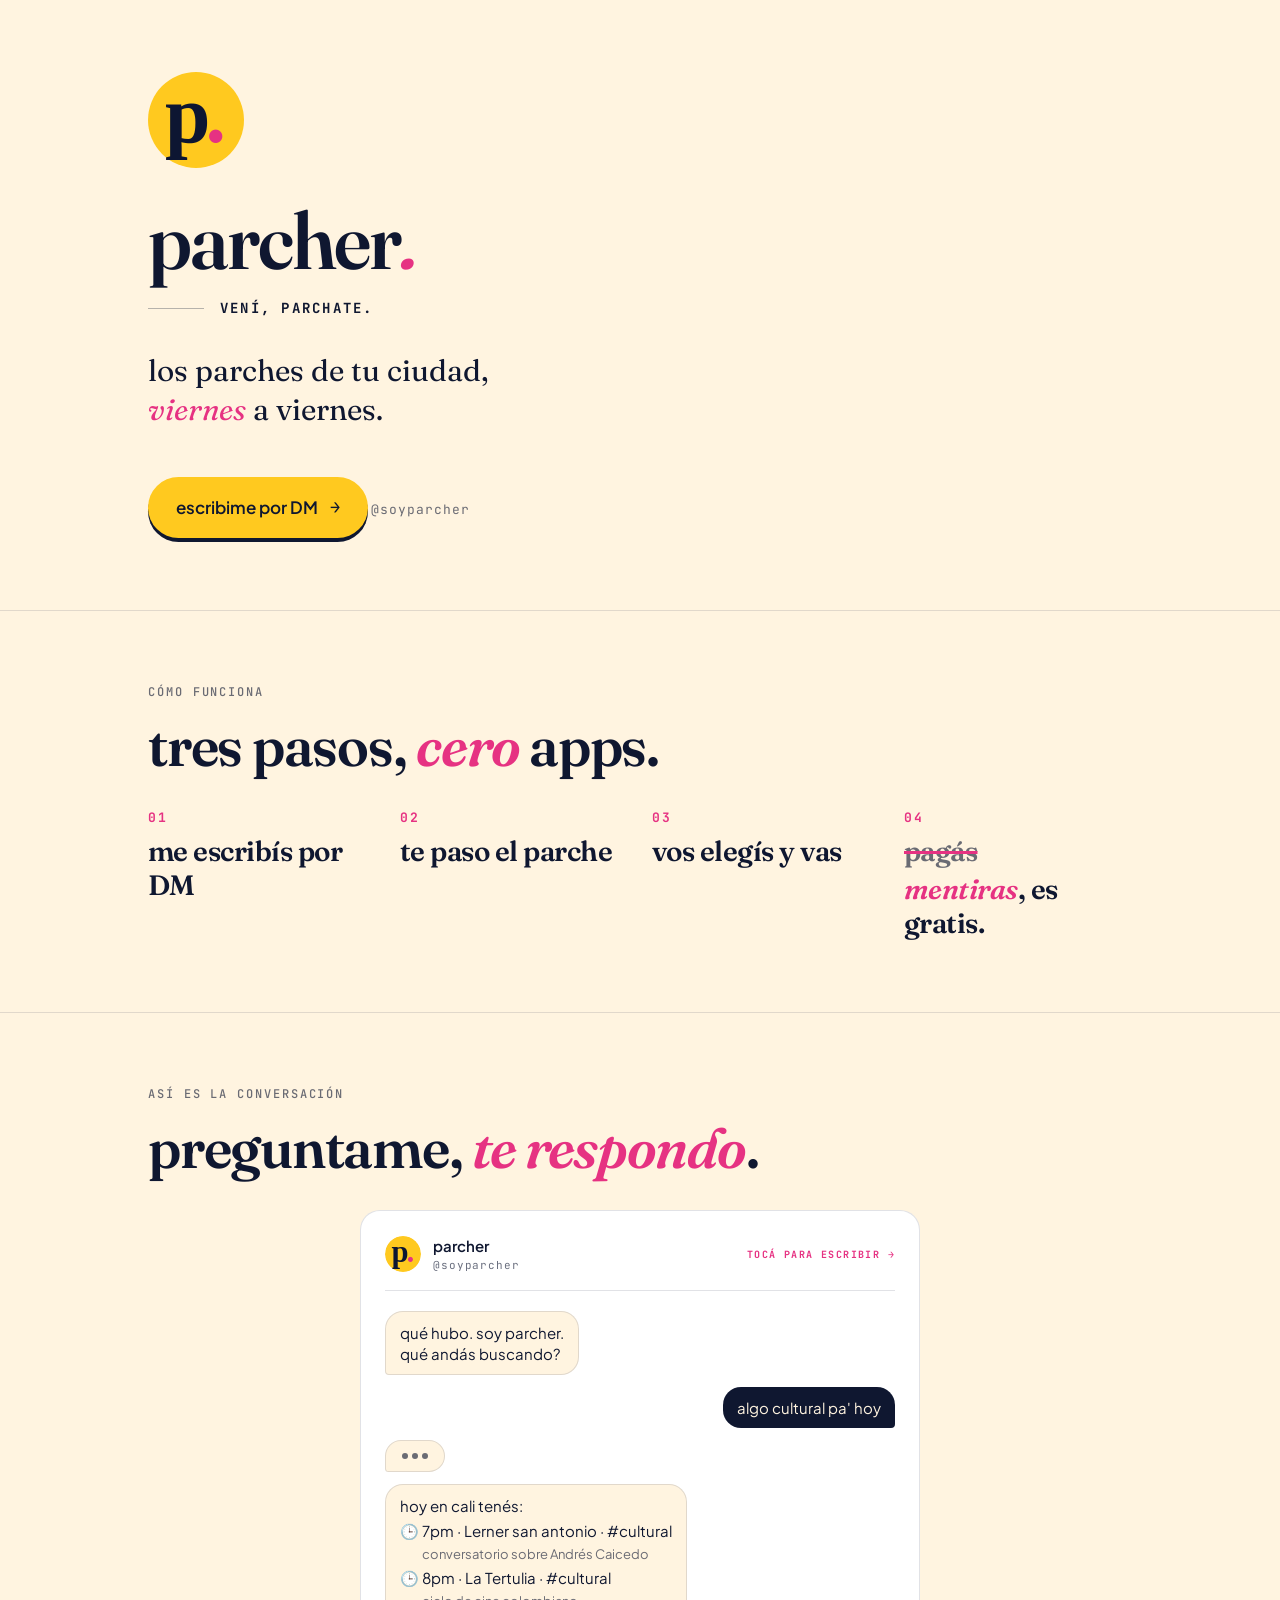
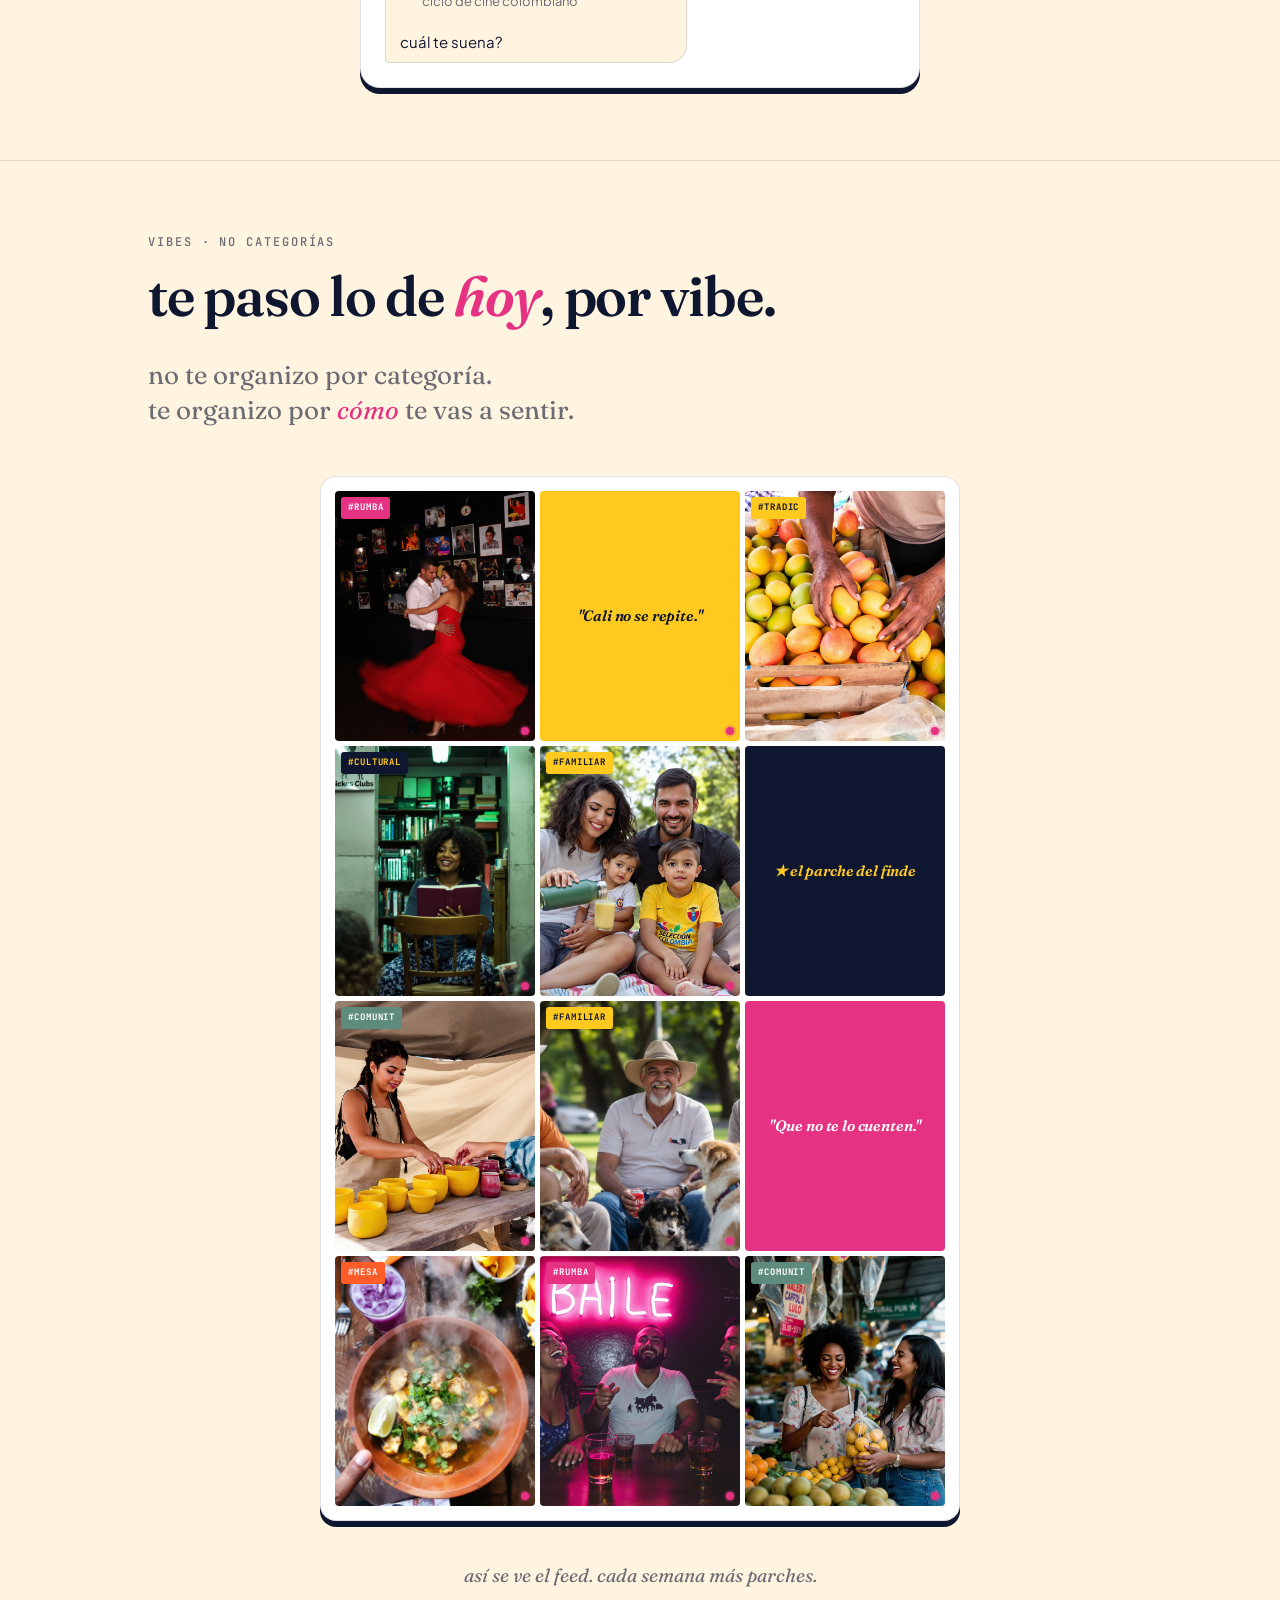
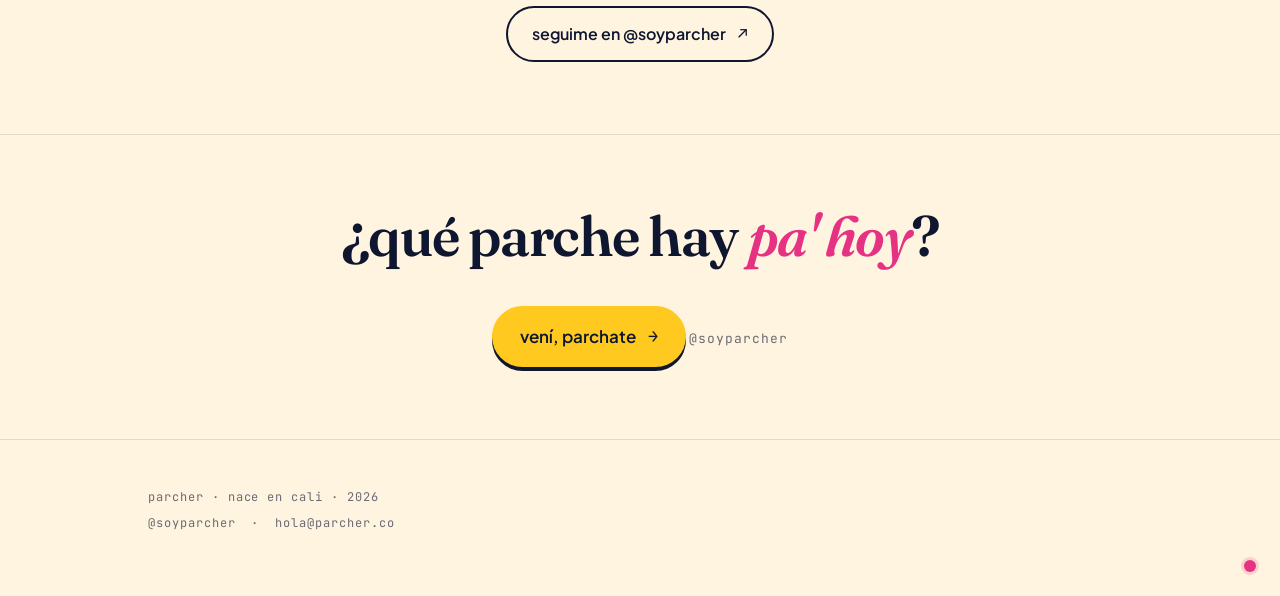
==== index.html @ 1a25e088 "feat: public event detail page (parcher.co/e/<id>) + prerender support Phase 1 — Public event detail" ====
<!doctype html>
<html lang="es">
<head>
  <meta charset="utf-8" />
  <meta name="viewport" content="width=device-width, initial-scale=1" />
  <title>parcher · planes y eventos de tu ciudad</title>
  <meta name="description" content="los parches de tu ciudad, viernes a viernes. mandame DM en @soyparcher y te paso el parche." />

  <!-- open graph -->
  <meta property="og:title" content="parcher · vení, parchate." />
  <meta property="og:description" content="los parches de tu ciudad, viernes a viernes." />
  <meta property="og:type" content="website" />
  <meta property="og:url" content="https://parcher.co" />
  <meta property="og:image" content="https://parcher.co/assets/og-image.png" />
  <meta name="twitter:card" content="summary_large_image" />

  <!-- favicon -->
  <link rel="icon" type="image/svg+xml" href="assets/logo/parcher-monogram-avatar.svg" />

  <!-- fonts -->
  <link rel="preconnect" href="https://fonts.googleapis.com" />
  <link rel="preconnect" href="https://fonts.gstatic.com" crossorigin />
  <link href="https://fonts.googleapis.com/css2?family=Fraunces:ital,wght@0,500;0,600;0,700;1,500;1,600&family=Plus+Jakarta+Sans:wght@400;500;600;700&family=JetBrains+Mono:wght@500;700&display=swap" rel="stylesheet" />

  <link rel="stylesheet" href="styles.css" />
</head>
<body>

  <!-- 1. HERO -->
  <section class="hero">
    <div class="container">
      <img class="hero-avatar" src="assets/logo/parcher-monogram-avatar.svg" alt="parcher" />

      <h1>parcher<span class="dot">.</span></h1>

      <div class="hero-slogan">vení, parchate.</div>

      <p class="hero-tagline">
        los parches de tu ciudad,<br />
        <span class="accent">viernes</span> a viernes.
      </p>

      <a class="cta-primary" href="https://ig.me/m/soyparcher" target="_blank" rel="noopener">
        <span>escribime por DM</span>
        <span class="arrow">→</span>
      </a>
      <div class="cta-secondary">@soyparcher</div>
    </div>
  </section>

  <!-- 2. CÓMO FUNCIONA -->
  <section class="how">
    <div class="container">
      <p class="eyebrow">cómo funciona</p>
      <h2>tres pasos, <span class="accent">cero</span> apps.</h2>

      <div class="steps">
        <div>
          <div class="step-number">01</div>
          <div class="step-text">me escribís por DM</div>
        </div>
        <div>
          <div class="step-number">02</div>
          <div class="step-text">te paso el parche</div>
        </div>
        <div>
          <div class="step-number">03</div>
          <div class="step-text">vos elegís y vas</div>
        </div>
        <div class="step-joke">
          <div class="step-number">04</div>
          <div class="step-text">
            <span class="step-strike">pagás</span>
            <span class="step-punch"><span class="accent">mentiras</span>, es gratis.</span>
          </div>
        </div>
      </div>
    </div>
  </section>

  <!-- 3. SAMPLE DM (clickable → abre DM) -->
  <section class="sample-dm">
    <div class="container">
      <p class="eyebrow">así es la conversación</p>
      <h2>preguntame, <span class="accent">te respondo</span>.</h2>

      <a class="dm-link" href="https://ig.me/m/soyparcher" target="_blank" rel="noopener" aria-label="abrir conversación con @soyparcher en Instagram">
        <div class="dm-wrap" id="dm">
          <div class="dm-header">
            <div class="dm-header-avatar">
              <img src="assets/logo/parcher-monogram-avatar.svg" alt="" />
            </div>
            <div>
              <div class="dm-header-name">parcher</div>
              <div class="dm-header-sub">@soyparcher</div>
            </div>
            <div class="dm-header-hint">tocá para escribir →</div>
          </div>

          <div class="dm-stream">
            <div class="bubble bot b1">
              qué hubo. soy parcher.<br />qué andás buscando?
            </div>

            <div class="bubble me b2">
              algo cultural pa' hoy
            </div>

            <div class="typing t1" aria-hidden="true">
              <span></span><span></span><span></span>
            </div>

            <div class="bubble bot b3">
              hoy en cali tenés:
              <span class="ev">🕒 7pm · Lerner san antonio · #cultural</span>
              <span class="ev-sub">conversatorio sobre Andrés Caicedo</span>
              <span class="ev">🕒 8pm · La Tertulia · #cultural</span>
              <span class="ev-sub">ciclo de cine colombiano</span>
              <br />cuál te suena?
            </div>
          </div>
        </div>
      </a>
    </div>
  </section>

  <!-- 4. VIBES · feed mockup (clickable → abre perfil IG) -->
  <section class="vibes">
    <div class="container">
      <p class="eyebrow">vibes · no categorías</p>
      <h2>te paso lo de <span class="accent">hoy</span>, por vibe.</h2>

      <p class="vibes-intro muted">
        no te organizo por categoría.<br />
        te organizo por <span class="accent">cómo</span> te vas a sentir.
      </p>

      <!-- feed mockup · formato brand book §8 / parcher-instagram-system.html -->
      <div class="feed-grid" aria-label="mockup del feed de @soyparcher">
        <!-- row 1 -->
        <a class="feed-cell" href="https://instagram.com/soyparcher" target="_blank" rel="noopener">
          <img src="assets/feed/14-salsoteca.jpg" alt="" loading="lazy" />
          <span class="feed-tag magenta">#rumba</span>
          <div class="feed-watermark"></div>
        </a>
        <a class="feed-cell editorial" href="https://instagram.com/soyparcher" target="_blank" rel="noopener">
          <div class="text">"Cali no se repite."</div>
          <div class="feed-watermark"></div>
        </a>
        <a class="feed-cell" href="https://instagram.com/soyparcher" target="_blank" rel="noopener">
          <img src="assets/feed/02-mercado.jpg" alt="" loading="lazy" />
          <span class="feed-tag cali">#tradic</span>
          <div class="feed-watermark"></div>
        </a>

        <!-- row 2 -->
        <a class="feed-cell" href="https://instagram.com/soyparcher" target="_blank" rel="noopener">
          <img src="assets/feed/12-formacion.jpg" alt="" loading="lazy" />
          <span class="feed-tag ink">#cultural</span>
          <div class="feed-watermark"></div>
        </a>
        <a class="feed-cell" href="https://instagram.com/soyparcher" target="_blank" rel="noopener">
          <img src="assets/feed/10-familia.jpg" alt="" loading="lazy" />
          <span class="feed-tag cali">#familiar</span>
          <div class="feed-watermark"></div>
        </a>
        <a class="feed-cell editorial dark" href="https://instagram.com/soyparcher" target="_blank" rel="noopener">
          <div class="text">★ el parche del finde</div>
        </a>

        <!-- row 3 -->
        <a class="feed-cell" href="https://instagram.com/soyparcher" target="_blank" rel="noopener">
          <img src="assets/feed/13-emprendimiento.jpg" alt="" loading="lazy" />
          <span class="feed-tag pacific">#comunit</span>
          <div class="feed-watermark"></div>
        </a>
        <a class="feed-cell" href="https://instagram.com/soyparcher" target="_blank" rel="noopener">
          <img src="assets/feed/11-mascotas.jpg" alt="" loading="lazy" />
          <span class="feed-tag cali">#familiar</span>
          <div class="feed-watermark"></div>
        </a>
        <a class="feed-cell editorial magenta" href="https://instagram.com/soyparcher" target="_blank" rel="noopener">
          <div class="text">"Que no te lo cuenten."</div>
        </a>

        <!-- row 4 -->
        <a class="feed-cell" href="https://instagram.com/soyparcher" target="_blank" rel="noopener">
          <img src="assets/feed/04-comida.jpg" alt="" loading="lazy" />
          <span class="feed-tag salsa">#mesa</span>
          <div class="feed-watermark"></div>
        </a>
        <a class="feed-cell" href="https://instagram.com/soyparcher" target="_blank" rel="noopener">
          <img src="assets/feed/01-parche-noche.jpg" alt="" loading="lazy" />
          <span class="feed-tag magenta">#rumba</span>
          <div class="feed-watermark"></div>
        </a>
        <a class="feed-cell" href="https://instagram.com/soyparcher" target="_blank" rel="noopener">
          <img src="assets/feed/16-amigas-mercado.jpg" alt="" loading="lazy" />
          <span class="feed-tag pacific">#comunit</span>
          <div class="feed-watermark"></div>
        </a>
      </div>

      <!-- CTA seguir en IG -->
      <div class="vibes-follow">
        <p class="vibes-follow-line muted">así se ve el feed. cada semana más parches.</p>
        <a class="cta-ig" href="https://instagram.com/soyparcher" target="_blank" rel="noopener">
          <span>seguime en @soyparcher</span>
          <span class="arrow">↗</span>
        </a>
      </div>
    </div>
  </section>

  <!-- 5. CTA FINAL -->
  <section class="cta-final">
    <div class="container">
      <h2>¿qué parche hay <span class="accent">pa' hoy</span>?</h2>

      <a class="cta-primary" href="https://ig.me/m/soyparcher" target="_blank" rel="noopener">
        <span>vení, parchate</span>
        <span class="arrow">→</span>
      </a>
      <div class="cta-secondary">@soyparcher</div>
    </div>
  </section>

  <!-- 6. FOOTER -->
  <footer>
    <div class="container">
      <div>parcher · nace en cali · 2026</div>
      <div>
        <a href="https://instagram.com/soyparcher" target="_blank" rel="noopener">@soyparcher</a>
        &nbsp;·&nbsp;
        <a href="mailto:hola@parcher.co">hola@parcher.co</a>
      </div>
    </div>
    <div class="watermark" aria-hidden="true"></div>
  </footer>

  <script>
    // trigger animación del sample DM cuando entra al viewport
    (function () {
      var dm = document.getElementById('dm');
      if (!dm || !('IntersectionObserver' in window)) {
        if (dm) dm.classList.add('in-view');
        return;
      }
      var io = new IntersectionObserver(function (entries) {
        entries.forEach(function (e) {
          if (e.isIntersecting) {
            dm.classList.add('in-view');
            io.disconnect();
          }
        });
      }, { threshold: 0.35 });
      io.observe(dm);
    })();
  </script>
</body>
</html>
---- styles.css ----
/* parcher landing · styles.css
   Design tokens: brand book §9.1 (fuente de verdad).
   Cualquier cambio visual se valida contra /opt/parcher/marca_parcher/parcher-brand-book.md */

:root {
  /* Brand colors §5.1 */
  --color-cali:    #FFC91F;
  --color-salsa:   #FF5C2A;
  --color-ink:     #0F1730;
  --color-crema:   #FFF4E0;
  --color-magenta: #E63282;
  --color-pacific: #5E8B7E;

  /* Semantic */
  --color-bg:        var(--color-crema);
  --color-fg:        var(--color-ink);
  --color-fg-muted:  rgba(15, 23, 48, 0.62);
  --color-line:      rgba(15, 23, 48, 0.12);
  --color-accent:    var(--color-magenta);
  --color-cta:       var(--color-cali);

  /* Spacing scale (múltiplos de 4) */
  --space-2:  4px;
  --space-3:  8px;
  --space-4:  12px;
  --space-5:  16px;
  --space-6:  20px;
  --space-7:  24px;
  --space-8:  32px;
  --space-9:  40px;
  --space-10: 48px;
  --space-11: 56px;
  --space-12: 64px;
  --space-13: 72px;
  --space-14: 88px;
  --space-15: 120px;

  /* Radius */
  --radius-sm:   6px;
  --radius-md:   14px;
  --radius-lg:   20px;
  --radius-xl:   24px;
  --radius-pill: 100px;

  /* Tipografía §6.1 */
  --font-display: 'Fraunces', 'Times New Roman', serif;
  --font-body:    'Plus Jakarta Sans', system-ui, sans-serif;
  --font-mono:    'JetBrains Mono', 'Courier New', monospace;
}

/* ----- reset mínimo ----- */
*, *::before, *::after { box-sizing: border-box; }
html, body { margin: 0; padding: 0; }
img, svg { display: block; max-width: 100%; }
a { color: inherit; text-decoration: none; }
button { font: inherit; cursor: pointer; border: 0; background: transparent; }

body {
  background: var(--color-bg);
  color: var(--color-fg);
  font-family: var(--font-body);
  font-size: 16px;
  font-weight: 400;
  line-height: 1.5;
  -webkit-font-smoothing: antialiased;
  -moz-osx-font-smoothing: grayscale;
}

/* ----- layout container ----- */
.container {
  width: 100%;
  max-width: 1080px;
  margin: 0 auto;
  padding: 0 var(--space-7);
}

@media (min-width: 1024px) {
  .container { padding: 0 var(--space-10); }
}

section {
  padding: var(--space-13) 0;
  border-bottom: 1px solid var(--color-line);
}
section:last-of-type { border-bottom: 0; }

/* ----- eyebrow mono §6.2 ----- */
.eyebrow {
  font-family: var(--font-mono);
  font-size: 12px;
  font-weight: 500;
  letter-spacing: 0.16em;
  text-transform: uppercase;
  color: var(--color-fg-muted);
  margin: 0 0 var(--space-5);
}

/* ----- titulares display §6.2 ----- */
h1, h2, h3 {
  font-family: var(--font-display);
  font-weight: 600;
  letter-spacing: -0.022em;
  line-height: 1.05;
  margin: 0;
}

h1 { font-size: clamp(48px, 9vw, 80px); letter-spacing: -0.025em; line-height: 1.02; }
h2 { font-size: clamp(34px, 5.5vw, 56px); margin-bottom: var(--space-7); }
h3 { font-size: clamp(20px, 2.4vw, 26px); letter-spacing: -0.015em; line-height: 1.2; }

p { margin: 0 0 var(--space-5); }
.lead { font-size: clamp(18px, 2vw, 21px); line-height: 1.5; }
.muted { color: var(--color-fg-muted); }

/* truco editorial §6.3 — italic magenta en 1 palabra */
.accent {
  font-style: italic;
  color: var(--color-magenta);
  font-family: var(--font-display);
}

/* ----- hero ----- */
.hero {
  padding-top: var(--space-13);
  padding-bottom: var(--space-13);
  border-bottom: 1px solid var(--color-line);
}

.hero-avatar {
  width: 96px;
  height: 96px;
  margin-bottom: var(--space-8);
}

.hero h1 .dot {
  color: var(--color-magenta);
  font-style: italic;
}

.hero-slogan {
  display: flex;
  align-items: center;
  gap: var(--space-5);
  margin: var(--space-5) 0 var(--space-8);
  font-family: var(--font-mono);
  font-size: 14px;
  font-weight: 700;
  letter-spacing: 0.16em;
  text-transform: uppercase;
  color: var(--color-fg);
}

.hero-slogan::before {
  content: '';
  flex: 0 0 56px;
  height: 1px;
  background: var(--color-fg);
  opacity: 0.3;
}

.hero-tagline {
  font-family: var(--font-display);
  font-size: clamp(22px, 3vw, 30px);
  line-height: 1.3;
  margin-bottom: var(--space-10);
  max-width: 520px;
}

/* ----- CTA principal ----- */
.cta-primary {
  display: inline-flex;
  align-items: center;
  gap: var(--space-4);
  background: var(--color-cali);
  color: var(--color-ink);
  font-weight: 600;
  font-size: 17px;
  padding: 18px 28px;
  border-radius: var(--radius-pill);
  transition: transform .15s ease, box-shadow .15s ease;
  box-shadow: 0 4px 0 var(--color-ink);
}
.cta-primary:hover { transform: translate(0, -2px); box-shadow: 0 6px 0 var(--color-ink); }
.cta-primary:active { transform: translate(0, 1px); box-shadow: 0 2px 0 var(--color-ink); }
.cta-primary .arrow { font-family: var(--font-mono); font-weight: 700; }

.cta-secondary {
  display: inline-block;
  margin-top: var(--space-5);
  font-family: var(--font-mono);
  font-size: 13px;
  letter-spacing: 0.08em;
  color: var(--color-fg-muted);
}

/* ----- CTA ghost (seguir en IG) ----- */
.cta-ig {
  display: inline-flex;
  align-items: center;
  gap: var(--space-4);
  background: transparent;
  color: var(--color-ink);
  font-weight: 600;
  font-size: 16px;
  padding: 14px 24px;
  border-radius: var(--radius-pill);
  border: 2px solid var(--color-ink);
  transition: background .15s ease, color .15s ease, transform .15s ease;
}
.cta-ig:hover  { background: var(--color-ink); color: var(--color-crema); transform: translate(0, -2px); }
.cta-ig:active { transform: translate(0, 1px); }
.cta-ig .arrow { font-family: var(--font-mono); font-weight: 700; }

/* ----- pasos 1/2/3 ----- */
.steps {
  display: grid;
  grid-template-columns: 1fr;
  gap: var(--space-8);
  margin-top: var(--space-8);
}

.step-number {
  font-family: var(--font-mono);
  font-size: 13px;
  font-weight: 700;
  letter-spacing: 0.16em;
  color: var(--color-magenta);
  margin-bottom: var(--space-3);
}

.step-text {
  font-family: var(--font-display);
  font-size: clamp(22px, 2.8vw, 28px);
  font-weight: 600;
  line-height: 1.2;
  letter-spacing: -0.018em;
}

@media (min-width: 640px) {
  .steps { grid-template-columns: repeat(4, 1fr); gap: var(--space-7); }
}

/* paso 4 — el de broma */
.step-joke .step-number { color: var(--color-magenta); }
.step-strike {
  display: inline-block;
  position: relative;
  text-decoration: line-through;
  text-decoration-thickness: 3px;
  text-decoration-color: var(--color-magenta);
  color: var(--color-fg-muted);
  margin-right: var(--space-3);
}
.step-punch {
  display: block;
  margin-top: var(--space-2);
}

/* ----- chips de vibes ----- */
.vibes-intro {
  font-family: var(--font-display);
  font-size: clamp(20px, 2.4vw, 26px);
  line-height: 1.35;
  max-width: 560px;
  margin-top: var(--space-8);
}

/* ----- feed grid (formato IG · brand book §8 / parcher-instagram-system.html) ----- */
.feed-grid {
  display: grid;
  grid-template-columns: repeat(3, 1fr);
  gap: 4px;
  background: #fff;
  padding: 12px;
  border-radius: 16px;
  border: 1px solid var(--color-line);
  max-width: 540px;
  margin: var(--space-10) auto 0;
  box-shadow: 0 6px 0 var(--color-ink);
}

@media (min-width: 1024px) {
  .feed-grid { max-width: 640px; padding: 14px; gap: 5px; }
}

.feed-cell {
  position: relative;
  display: block;
  aspect-ratio: 4 / 5;
  background: var(--color-crema);
  border-radius: 4px;
  overflow: hidden;
  cursor: pointer;
  transition: transform .15s ease;
}
.feed-cell:hover { transform: scale(1.02); z-index: 1; }
.feed-cell img { transition: transform .4s ease; }
.feed-cell:hover img { transform: scale(1.05); }

.feed-cell img {
  width: 100%;
  height: 100%;
  object-fit: cover;
  object-position: center;
  display: block;
}

/* tag chico estilo IG */
.feed-tag {
  position: absolute;
  top: 6px;
  left: 6px;
  font-family: var(--font-mono);
  font-size: 8px;
  font-weight: 700;
  letter-spacing: 0.1em;
  text-transform: uppercase;
  padding: 3px 6px;
  border-radius: 3px;
  color: var(--color-ink);
}
@media (min-width: 1024px) {
  .feed-tag { font-size: 9px; padding: 4px 7px; }
}
.feed-tag.ink     { background: var(--color-ink);     color: var(--color-cali); }
.feed-tag.cali    { background: var(--color-cali);    color: var(--color-ink); }
.feed-tag.magenta { background: var(--color-magenta); color: #fff; }
.feed-tag.salsa   { background: var(--color-salsa);   color: #fff; }
.feed-tag.pacific { background: var(--color-pacific); color: #fff; }

/* cells editoriales (bloques de color sólidos con copy italic) */
.feed-cell.editorial {
  display: flex;
  align-items: center;
  justify-content: center;
  padding: 12px;
  background: var(--color-cali);
}
.feed-cell.editorial.dark    { background: var(--color-ink); }
.feed-cell.editorial.magenta { background: var(--color-magenta); }

.feed-cell.editorial .text {
  font-family: var(--font-display);
  font-weight: 600;
  font-style: italic;
  text-align: center;
  line-height: 1.1;
  letter-spacing: -0.01em;
  font-size: 13px;
  color: var(--color-ink);
}
.feed-cell.editorial.dark    .text { color: var(--color-cali); }
.feed-cell.editorial.magenta .text { color: #fff; }

@media (min-width: 1024px) {
  .feed-cell.editorial .text { font-size: 15px; }
}

/* watermark magenta del feed (§8.6 regla 1) */
.feed-cell .feed-watermark {
  position: absolute;
  bottom: 6px;
  right: 6px;
  width: 8px;
  height: 8px;
  border-radius: 50%;
  background: var(--color-magenta);
  box-shadow: 0 0 0 2px rgba(230, 50, 130, 0.25);
}

/* ----- vibes · CTA seguir en IG (debajo del feed) ----- */
.vibes-follow {
  display: flex;
  flex-direction: column;
  align-items: center;
  gap: var(--space-5);
  margin-top: var(--space-9);
  text-align: center;
}

.vibes-follow-line {
  font-family: var(--font-display);
  font-size: clamp(16px, 1.8vw, 19px);
  font-style: italic;
  margin: 0;
}

/* ----- sample DM ----- */
.dm-link {
  display: block;
  max-width: 560px;
  margin: var(--space-8) auto 0;
  text-decoration: none;
  color: inherit;
  transition: transform .18s ease, box-shadow .18s ease;
}
.dm-link:hover  { transform: translate(0, -3px); }
.dm-link:active { transform: translate(0, 1px); }

.dm-wrap {
  background: #fff;
  border-radius: var(--radius-lg);
  padding: var(--space-7);
  box-shadow: 0 6px 0 var(--color-ink);
  border: 1px solid var(--color-line);
}
.dm-link:hover .dm-wrap { box-shadow: 0 9px 0 var(--color-ink); }

.dm-header { position: relative; }

.dm-header-hint {
  margin-left: auto;
  font-family: var(--font-mono);
  font-size: 10px;
  font-weight: 700;
  letter-spacing: 0.14em;
  text-transform: uppercase;
  color: var(--color-magenta);
  white-space: nowrap;
}

.dm-header {
  display: flex;
  align-items: center;
  gap: var(--space-4);
  padding-bottom: var(--space-5);
  border-bottom: 1px solid var(--color-line);
  margin-bottom: var(--space-6);
}

.dm-header-avatar {
  width: 36px;
  height: 36px;
  border-radius: 50%;
  overflow: hidden;
}

.dm-header-name {
  font-weight: 600;
  font-size: 15px;
}
.dm-header-sub {
  font-family: var(--font-mono);
  font-size: 11px;
  color: var(--color-fg-muted);
  letter-spacing: 0.08em;
}

.dm-stream {
  display: flex;
  flex-direction: column;
  gap: var(--space-4);
}

.bubble {
  max-width: 78%;
  padding: 10px 14px;
  border-radius: 18px;
  font-size: 15px;
  line-height: 1.4;
  opacity: 0;
  transform: translateY(8px);
}

.bubble.bot {
  background: var(--color-crema);
  border: 1px solid var(--color-line);
  align-self: flex-start;
  border-bottom-left-radius: 4px;
  color: var(--color-ink);
}

.bubble.me {
  background: var(--color-ink);
  color: var(--color-crema);
  align-self: flex-end;
  border-bottom-right-radius: 4px;
}

.bubble pre {
  font-family: var(--font-body);
  font-size: 14px;
  margin: 0;
  white-space: pre-wrap;
  line-height: 1.5;
}

.bubble .ev {
  display: block;
  margin: 4px 0;
}
.bubble .ev-sub {
  display: block;
  color: var(--color-fg-muted);
  font-size: 13px;
  margin-left: 22px;
}

/* typing dots */
.typing {
  align-self: flex-start;
  display: inline-flex;
  gap: 4px;
  padding: 12px 16px;
  background: var(--color-crema);
  border: 1px solid var(--color-line);
  border-radius: 18px;
  border-bottom-left-radius: 4px;
  opacity: 0;
}
.typing span {
  width: 6px;
  height: 6px;
  border-radius: 50%;
  background: var(--color-fg-muted);
  animation: blink 1.2s infinite ease-in-out;
}
.typing span:nth-child(2) { animation-delay: 0.2s; }
.typing span:nth-child(3) { animation-delay: 0.4s; }

@keyframes blink {
  0%, 80%, 100% { opacity: 0.3; transform: translateY(0); }
  40%           { opacity: 1;   transform: translateY(-3px); }
}

@keyframes fadeInUp {
  from { opacity: 0; transform: translateY(8px); }
  to   { opacity: 1; transform: translateY(0); }
}

/* animation timeline triggered cuando .dm-wrap.in-view */
.dm-wrap.in-view .bubble,
.dm-wrap.in-view .typing {
  animation: fadeInUp .4s ease forwards;
}

.dm-wrap.in-view .b1 { animation-delay: .1s; }
.dm-wrap.in-view .b2 { animation-delay: 1.0s; }
.dm-wrap.in-view .t1 { animation-delay: 1.8s; }
.dm-wrap.in-view .b3 { animation-delay: 3.0s; }

/* ----- CTA final ----- */
.cta-final {
  text-align: center;
}
.cta-final h2 {
  margin-bottom: var(--space-9);
}

/* ----- footer ----- */
footer {
  padding: var(--space-10) 0 var(--space-12);
  border-top: 1px solid var(--color-line);
  position: relative;
}

footer .container {
  display: flex;
  flex-direction: column;
  gap: var(--space-3);
  font-family: var(--font-mono);
  font-size: 12px;
  letter-spacing: 0.08em;
  color: var(--color-fg-muted);
}

footer a:hover { color: var(--color-ink); }

/* punto magenta watermark §8.6 regla 1 */
.watermark {
  position: absolute;
  bottom: var(--space-7);
  right: var(--space-7);
  width: 12px;
  height: 12px;
  border-radius: 50%;
  background: var(--color-magenta);
  box-shadow: 0 0 0 3px rgba(230, 50, 130, 0.18);
}

/* ----- accesibilidad: respeta reduced motion ----- */
@media (prefers-reduced-motion: reduce) {
  .bubble, .typing { opacity: 1 !important; transform: none !important; animation: none !important; }
  .typing span { animation: none !important; }
  .cta-primary, .cta-ig, .dm-link, .feed-cell, .feed-cell img { transition: none !important; }
}

/* ========================================================================
   EVENT DETAIL PAGE (parcher.co/e/<uuid>)
   Reusa tokens del brand book §9.1. Sólo agrega layout específico del detail.
   ======================================================================== */

.event-page section {
  padding: var(--space-10) 0;
  border-bottom: 1px solid var(--color-line);
}
.event-page section:last-of-type { border-bottom: 0; }

/* header con monogram + wordmark */
.ev-header {
  padding: var(--space-7) 0;
  border-bottom: 1px solid var(--color-line);
}
.ev-header .ev-brand {
  display: inline-flex;
  align-items: center;
  gap: var(--space-4);
  padding: 0 var(--space-7);
}
@media (min-width: 1024px) {
  .ev-header .ev-brand { padding: 0 var(--space-10); }
}
.ev-brand img { width: 36px; height: 36px; }
.ev-brand span {
  font-family: var(--font-display);
  font-size: 26px;
  font-weight: 600;
  letter-spacing: -0.022em;
}
.ev-brand .dot { color: var(--color-magenta); font-style: italic; }

/* ----- hero ----- */
.ev-hero { padding-top: var(--space-10); }

.ev-cover {
  width: 100%;
  max-width: 720px;
  margin: 0 0 var(--space-8);
  border-radius: var(--radius-lg);
  overflow: hidden;
  background: rgba(15, 23, 48, 0.06);
  border: 1px solid var(--color-line);
  box-shadow: 0 6px 0 var(--color-ink);
}
.ev-cover img {
  width: 100%;
  height: auto;
  display: block;
  aspect-ratio: 4 / 5;
  object-fit: cover;
  background: rgba(15, 23, 48, 0.06);
}

.ev-title {
  font-family: var(--font-display);
  font-size: clamp(34px, 5.5vw, 56px);
  font-weight: 600;
  letter-spacing: -0.022em;
  line-height: 1.05;
  margin: 0 0 var(--space-6);
  max-width: 760px;
}

.ev-meta {
  display: flex;
  flex-wrap: wrap;
  gap: var(--space-3);
  margin-bottom: var(--space-4);
}

/* chips genéricos del detail */
.ev-chip {
  display: inline-flex;
  align-items: center;
  padding: 6px 12px;
  border-radius: var(--radius-pill);
  font-family: var(--font-mono);
  font-size: 12px;
  font-weight: 600;
  letter-spacing: 0.04em;
  background: var(--color-crema);
  border: 1px solid var(--color-line);
  color: var(--color-ink);
}
.ev-chip-date  { background: var(--color-cali);    color: var(--color-ink); border-color: transparent; }
.ev-chip-place { background: var(--color-ink);     color: var(--color-cali); border-color: transparent; }
.ev-chip-city  { background: transparent; color: var(--color-fg-muted); }
.ev-chip-vibe  { background: var(--color-magenta); color: #fff;            border-color: transparent; }
.ev-chip-tag   { background: rgba(15, 23, 48, 0.08); color: var(--color-ink); }
.ev-chip-aud   { background: var(--color-pacific); color: #fff;             border-color: transparent; }
.ev-chip-venue    { background: var(--color-salsa);   color: #fff;             border-color: transparent; }
.ev-chip-price    { background: rgba(255, 201, 31, 0.18); color: var(--color-ink); border-color: var(--color-cali); }
.ev-chip-logistic { background: rgba(94, 139, 126, 0.16); color: var(--color-ink); border-color: rgba(94, 139, 126, 0.4); }

/* ----- source-original card (DESTACADA) ----- */
.ev-source { padding-top: var(--space-7); padding-bottom: var(--space-7); }

.ev-source-card {
  display: inline-flex;
  flex-direction: column;
  gap: var(--space-2);
  padding: var(--space-4) var(--space-6);
  background: transparent;
  color: var(--color-ink);
  border-left: 3px solid var(--color-magenta);
  border-radius: 0;
  transition: background .15s ease;
  max-width: 720px;
}
.ev-source-card:hover  { background: rgba(230, 50, 130, 0.06); }
.ev-source-card:active { background: rgba(230, 50, 130, 0.10); }

.ev-source-eyebrow {
  font-family: var(--font-mono);
  font-size: 11px;
  font-weight: 700;
  letter-spacing: 0.16em;
  text-transform: uppercase;
  color: var(--color-fg-muted);
}
.ev-source-line {
  font-family: var(--font-display);
  font-size: 16px;
  font-weight: 600;
  letter-spacing: -0.01em;
  line-height: 1.3;
  color: var(--color-ink);
}
.ev-source-line .arrow {
  font-family: var(--font-mono);
  font-weight: 700;
  color: var(--color-magenta);
  margin-left: var(--space-2);
}

/* ----- básico ----- */
.ev-basic .ev-summary {
  font-family: var(--font-display);
  font-size: clamp(19px, 2vw, 22px);
  line-height: 1.4;
  margin: 0 0 var(--space-7);
  max-width: 720px;
}

.ev-chiprow {
  display: flex;
  flex-wrap: wrap;
  gap: var(--space-3);
  margin-bottom: var(--space-6);
}

.ev-line {
  font-size: 16px;
  line-height: 1.5;
  margin: 0 0 var(--space-3);
}
.ev-line strong {
  font-family: var(--font-mono);
  font-size: 12px;
  font-weight: 700;
  letter-spacing: 0.12em;
  text-transform: uppercase;
  color: var(--color-fg-muted);
  margin-right: var(--space-2);
}

/* ----- venue card (en básico) ----- */
.ev-venue-card {
  margin: var(--space-6) 0 var(--space-6);
  padding: var(--space-5);
  background: var(--color-crema);
  border: 1px solid var(--color-line);
  border-left: 3px solid var(--color-ink);
  border-radius: var(--radius-md);
  max-width: 720px;
}
.ev-venue-name {
  font-family: var(--font-display);
  font-size: 18px;
  font-weight: 600;
  letter-spacing: -0.01em;
  color: var(--color-ink);
  margin-bottom: var(--space-2);
}
.ev-venue-addr {
  font-size: 14px;
  line-height: 1.5;
  color: var(--color-fg-muted);
}
.ev-venue-ig {
  margin-top: var(--space-2);
  font-family: var(--font-mono);
  font-size: 12px;
}
.ev-venue-ig a {
  color: var(--color-magenta);
  text-decoration: underline;
  text-decoration-thickness: 2px;
}
.ev-venue-maps {
  display: inline-flex;
  align-items: center;
  gap: var(--space-2);
  margin-top: var(--space-4);
  padding: 8px 14px;
  background: var(--color-ink);
  color: var(--color-crema);
  border-radius: var(--radius-pill);
  font-family: var(--font-mono);
  font-size: 12px;
  font-weight: 700;
  letter-spacing: 0.08em;
  text-transform: uppercase;
  transition: transform .15s ease, background .15s ease;
}
.ev-venue-maps:hover { background: var(--color-magenta); transform: translate(0, -1px); }
.ev-venue-maps .arrow { font-weight: 700; }

/* ----- enlaces externos (en expand) ----- */
.ev-linklist {
  list-style: none;
  padding: 0;
  margin: 0;
  display: flex;
  flex-direction: column;
  gap: var(--space-2);
}
.ev-linklist a {
  display: inline-flex;
  align-items: center;
  gap: var(--space-2);
  color: var(--color-magenta);
  text-decoration: underline;
  text-decoration-thickness: 2px;
  font-size: 15px;
  word-break: break-word;
}
.ev-linklist .arrow { font-family: var(--font-mono); font-weight: 700; }

.ev-basic .cta-primary { margin: var(--space-7) 0 var(--space-7); }

.ev-disclaimer {
  font-family: var(--font-mono);
  font-size: 12px;
  line-height: 1.5;
  color: var(--color-fg-muted);
  margin: var(--space-7) 0 0;
  padding: var(--space-5);
  background: rgba(15, 23, 48, 0.04);
  border-left: 3px solid var(--color-magenta);
  border-radius: var(--radius-sm);
  max-width: 720px;
}
.ev-disclaimer a {
  color: var(--color-magenta);
  text-decoration: underline;
  text-decoration-thickness: 2px;
}

/* ----- disclaimer compacto debajo del título (reemplaza el de pie en básico) ----- */
.ev-disclaimer-top {
  font-family: var(--font-mono);
  font-size: 11px;
  line-height: 1.5;
  color: var(--color-fg-muted);
  margin: var(--space-5) 0 0;
  padding-left: var(--space-4);
  border-left: 2px solid var(--color-magenta);
  max-width: 640px;
}
.ev-disclaimer-top a {
  color: var(--color-magenta);
  text-decoration: underline;
  text-decoration-thickness: 1.5px;
}

/* ----- títulos de sección (Dónde / Detalles) ----- */
.ev-section-title {
  font-family: var(--font-mono);
  font-size: 12px;
  font-weight: 700;
  letter-spacing: 0.18em;
  text-transform: uppercase;
  color: var(--color-fg-muted);
  margin: 0 0 var(--space-5);
}

/* ----- Dónde (bloque promocionado del lugar) ----- */
.ev-where {
  padding: var(--space-8) 0;
  background: rgba(255, 201, 31, 0.06);
  border-top: 1px solid var(--color-line);
  border-bottom: 1px solid var(--color-line);
}
.ev-where .ev-venue-card { margin-bottom: var(--space-6); }
.ev-where-chips { margin-top: var(--space-2); }

/* ----- lineup ----- */
.ev-lineup {
  font-size: 15px;
  line-height: 1.6;
  margin: var(--space-5) 0 0;
  padding: var(--space-4) var(--space-5);
  background: rgba(15, 23, 48, 0.04);
  border-left: 3px solid var(--color-ink);
  border-radius: var(--radius-sm);
  max-width: 720px;
}
.ev-lineup-label {
  font-family: var(--font-mono);
  font-size: 11px;
  font-weight: 700;
  letter-spacing: 0.14em;
  text-transform: uppercase;
  color: var(--color-fg-muted);
  margin-right: var(--space-2);
}

/* ----- availability badge (junto al precio) ----- */
.ev-availability {
  display: inline-block;
  margin-left: var(--space-2);
  padding: 2px 8px;
  font-family: var(--font-mono);
  font-size: 11px;
  font-weight: 700;
  letter-spacing: 0.12em;
  text-transform: uppercase;
  border-radius: 999px;
  vertical-align: middle;
}
.ev-availability-soldout   { background: rgba(230, 50, 130, 0.12); color: var(--color-magenta); }
.ev-availability-low       { background: rgba(255, 201, 31, 0.22); color: var(--color-ink); }
.ev-availability-available { background: rgba(94, 139, 126, 0.18); color: var(--color-ink); }

/* ----- safety chip ----- */
.ev-chip-safety { background: rgba(230, 50, 130, 0.10); color: var(--color-ink); border-color: rgba(230, 50, 130, 0.3); }

/* ----- acciones row (entradas + calendar + share) ----- */
.ev-actions-row {
  display: flex;
  flex-wrap: wrap;
  gap: var(--space-4);
  margin: var(--space-7) 0 0;
  align-items: center;
}
.ev-actions-row .cta-primary { margin: 0; }
.ev-action {
  display: inline-flex;
  align-items: center;
  gap: var(--space-2);
  padding: 10px var(--space-5);
  font-family: var(--font-mono);
  font-size: 13px;
  font-weight: 600;
  letter-spacing: 0.06em;
  color: var(--color-ink);
  background: transparent;
  border: 1.5px solid var(--color-ink);
  border-radius: 999px;
  text-decoration: none;
  transition: background .15s ease, color .15s ease;
}
.ev-action:hover { background: var(--color-ink); color: var(--color-crema); }
.ev-action-ico { font-family: var(--font-mono); font-weight: 700; }

/* ----- detalles (continuous, sin acordeón) ----- */
.ev-details-block {
  padding: var(--space-8) 0;
}

.ev-rich { margin-bottom: var(--space-8); }
.ev-rich h3 {
  font-family: var(--font-mono);
  font-size: 12px;
  font-weight: 700;
  letter-spacing: 0.16em;
  text-transform: uppercase;
  color: var(--color-fg-muted);
  margin: 0 0 var(--space-4);
}
.ev-rich p {
  font-size: 16px;
  line-height: 1.6;
  margin: 0;
  max-width: 720px;
}

.ev-parent-link {
  display: inline-flex;
  align-items: center;
  gap: var(--space-3);
  font-family: var(--font-display);
  font-weight: 600;
  font-size: 18px;
  color: var(--color-ink);
  text-decoration: underline;
  text-decoration-color: var(--color-magenta);
  text-decoration-thickness: 2px;
}

.ev-sublist {
  list-style: none;
  padding: 0;
  margin: 0;
  display: flex;
  flex-direction: column;
  gap: var(--space-3);
}
.ev-sublist a {
  display: flex;
  justify-content: space-between;
  align-items: baseline;
  gap: var(--space-5);
  padding: var(--space-4) var(--space-5);
  background: rgba(15, 23, 48, 0.04);
  border-radius: var(--radius-md);
  border: 1px solid var(--color-line);
  transition: background .15s ease;
}
.ev-sublist a:hover { background: rgba(230, 50, 130, 0.08); }
.ev-sublist .sub-title { font-weight: 600; }
.ev-sublist .sub-when {
  font-family: var(--font-mono);
  font-size: 12px;
  color: var(--color-fg-muted);
}

/* ----- CTA final ----- */
.ev-cta-final {
  text-align: center;
}
/* Forzar que el @soyparcher caiga debajo del botón "escribime por DM"
   en cualquier contexto del detail (cta-secondary es inline-block por default). */
.event-page .cta-secondary {
  display: block;
  text-align: center;
  margin-top: var(--space-4);
}
.ev-cta-final .ev-cta-eyebrow {
  font-family: var(--font-mono);
  font-size: 12px;
  font-weight: 500;
  letter-spacing: 0.16em;
  text-transform: uppercase;
  color: var(--color-fg-muted);
  margin: 0 0 var(--space-5);
}

/* ----- loading skeletons ----- */
.ev-skeleton {
  background: linear-gradient(
    90deg,
    rgba(15, 23, 48, 0.06) 0%,
    rgba(15, 23, 48, 0.12) 50%,
    rgba(15, 23, 48, 0.06) 100%
  );
  background-size: 200% 100%;
  animation: ev-shimmer 1.4s ease-in-out infinite;
  border-radius: var(--radius-md);
}
.ev-skeleton-hero {
  width: 100%;
  max-width: 720px;
  aspect-ratio: 4 / 5;
  margin-bottom: var(--space-8);
  border-radius: var(--radius-lg);
}
.ev-skeleton-line { height: 18px; margin-bottom: var(--space-4); }
.ev-skeleton-line.w70 { width: 70%; }
.ev-skeleton-line.w40 { width: 40%; }
.ev-skeleton-line.w80 { width: 80%; }
@keyframes ev-shimmer {
  0%   { background-position: 200% 0; }
  100% { background-position: -200% 0; }
}

/* ----- error / 404 ----- */
.ev-error {
  padding: var(--space-14) 0;
  text-align: center;
}
.ev-error-title {
  font-family: var(--font-display);
  font-size: clamp(34px, 5.5vw, 56px);
  font-weight: 600;
  letter-spacing: -0.022em;
  line-height: 1.05;
  margin: 0 0 var(--space-6);
}
.ev-error-title .dot { color: var(--color-magenta); font-style: italic; }
.ev-error-body {
  font-family: var(--font-display);
  font-size: clamp(18px, 2vw, 21px);
  line-height: 1.4;
  color: var(--color-fg-muted);
  margin: 0 auto var(--space-9);
  max-width: 480px;
}

/* reduced motion */
@media (prefers-reduced-motion: reduce) {
  .ev-skeleton { animation: none !important; }
  .ev-source-card, .ev-details summary .arrow { transition: none !important; }
}
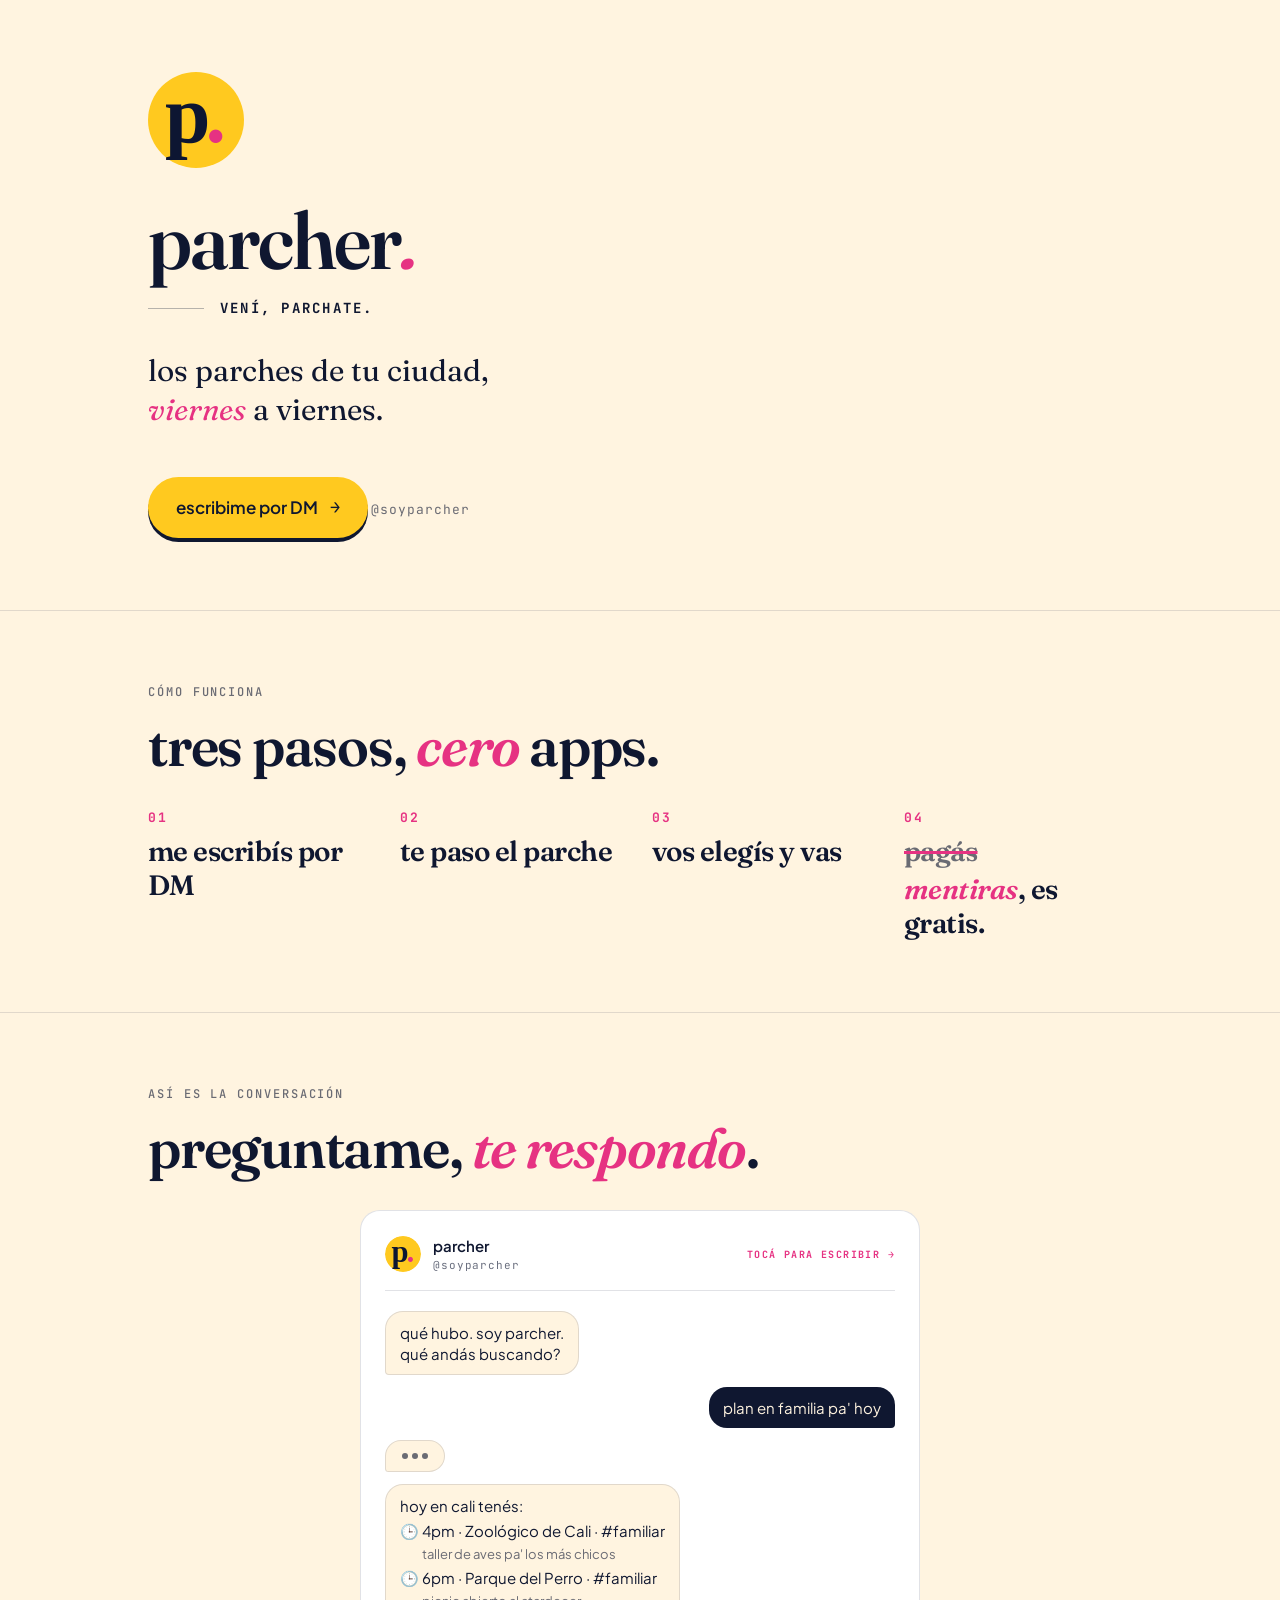
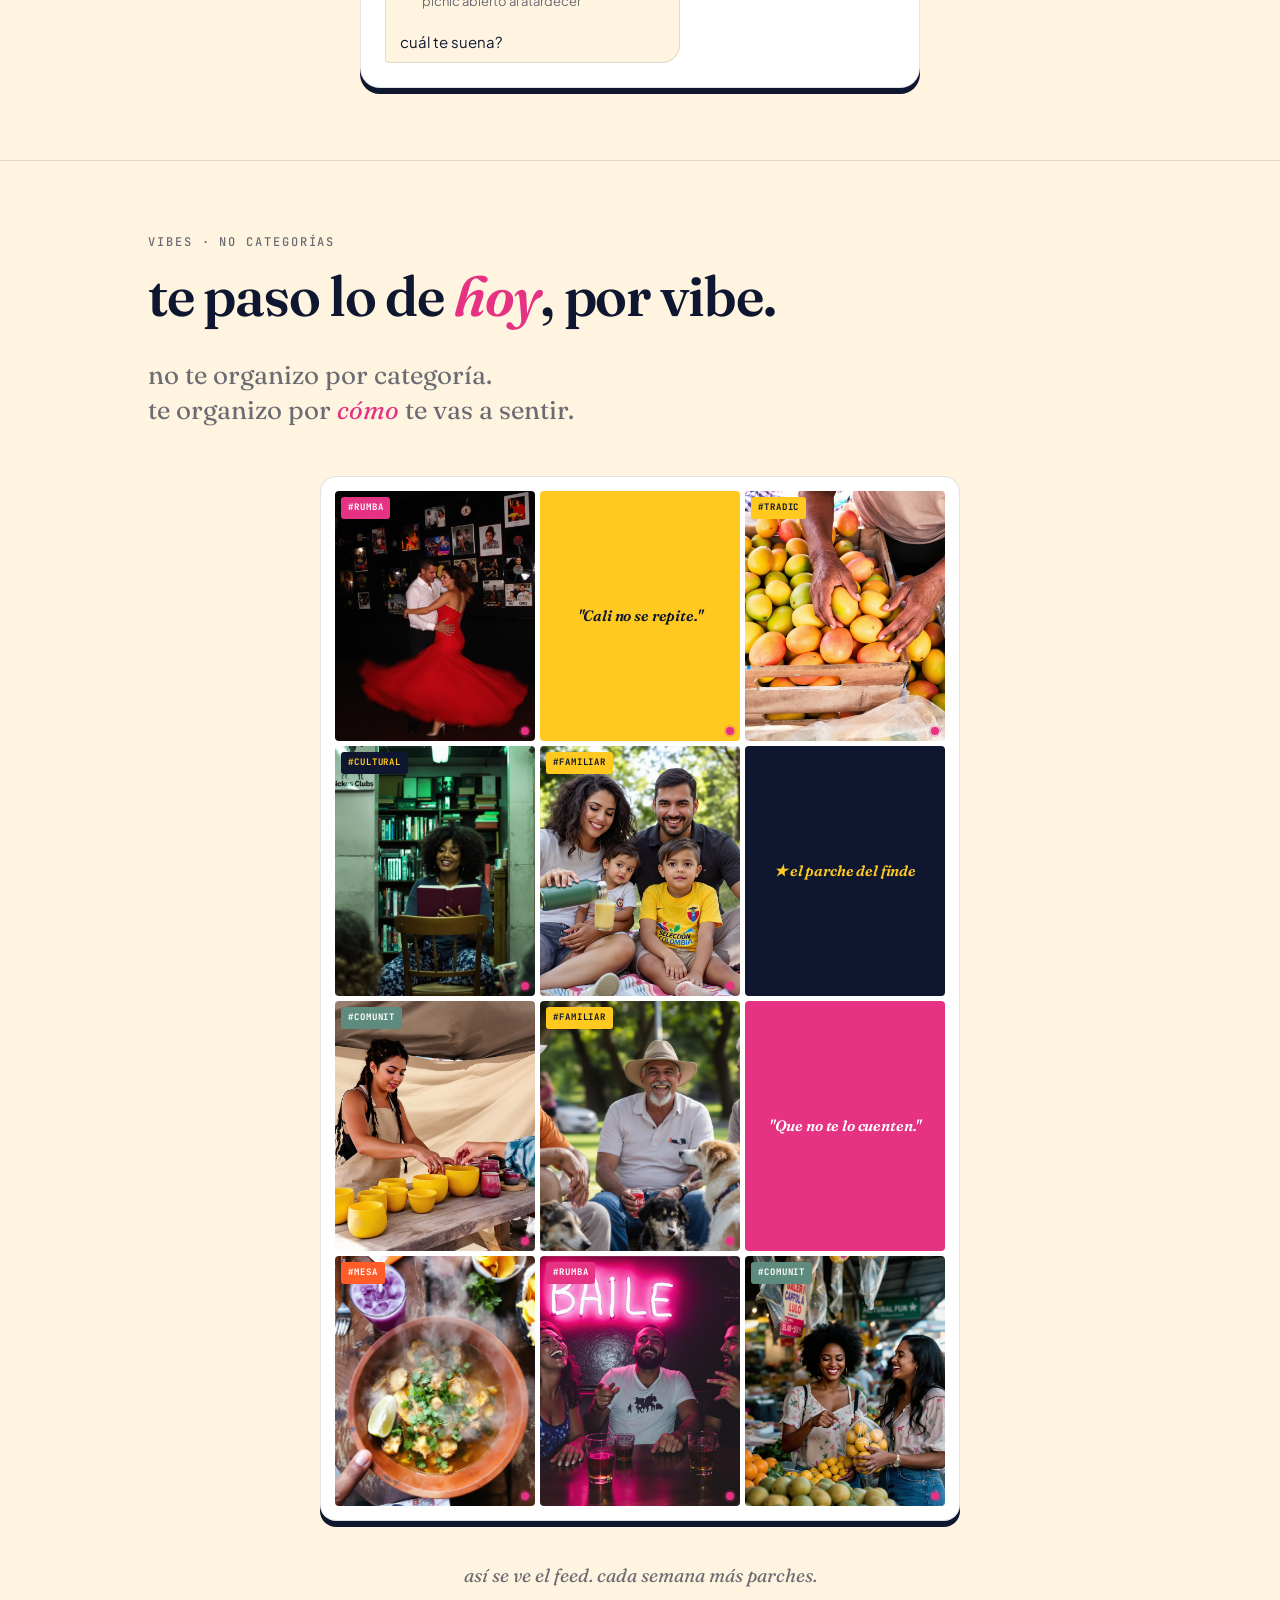
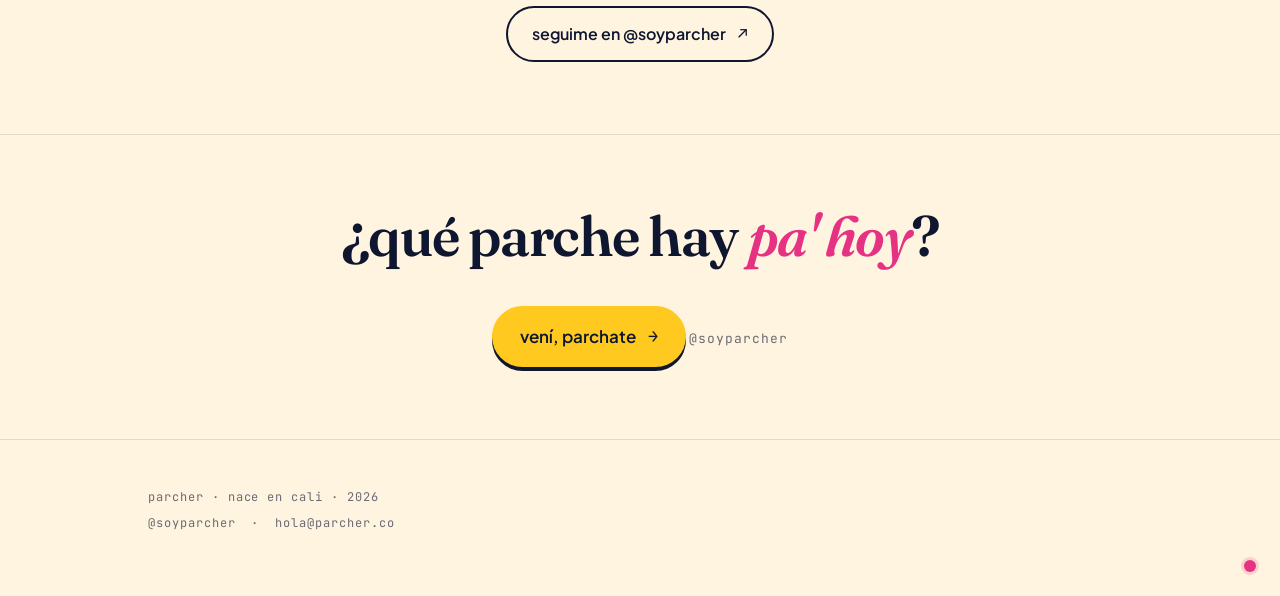
==== commit ba6031da: "copy(sample-dm): bloque C · pivot a ocasión SSOT en sample DM El sample DM mostraba "algo cultural p" ====
--- a/index.html
+++ b/index.html
@@ -103,7 +103,7 @@
             </div>
 
             <div class="bubble me b2">
-              algo cultural pa' hoy
+              plan en familia pa' hoy
             </div>
 
             <div class="typing t1" aria-hidden="true">
@@ -112,10 +112,10 @@
 
             <div class="bubble bot b3">
               hoy en cali tenés:
-              <span class="ev">🕒 7pm · Lerner san antonio · #cultural</span>
-              <span class="ev-sub">conversatorio sobre Andrés Caicedo</span>
-              <span class="ev">🕒 8pm · La Tertulia · #cultural</span>
-              <span class="ev-sub">ciclo de cine colombiano</span>
+              <span class="ev">🕒 4pm · Zoológico de Cali · #familiar</span>
+              <span class="ev-sub">taller de aves pa' los más chicos</span>
+              <span class="ev">🕒 6pm · Parque del Perro · #familiar</span>
+              <span class="ev-sub">picnic abierto al atardecer</span>
               <br />cuál te suena?
             </div>
           </div>
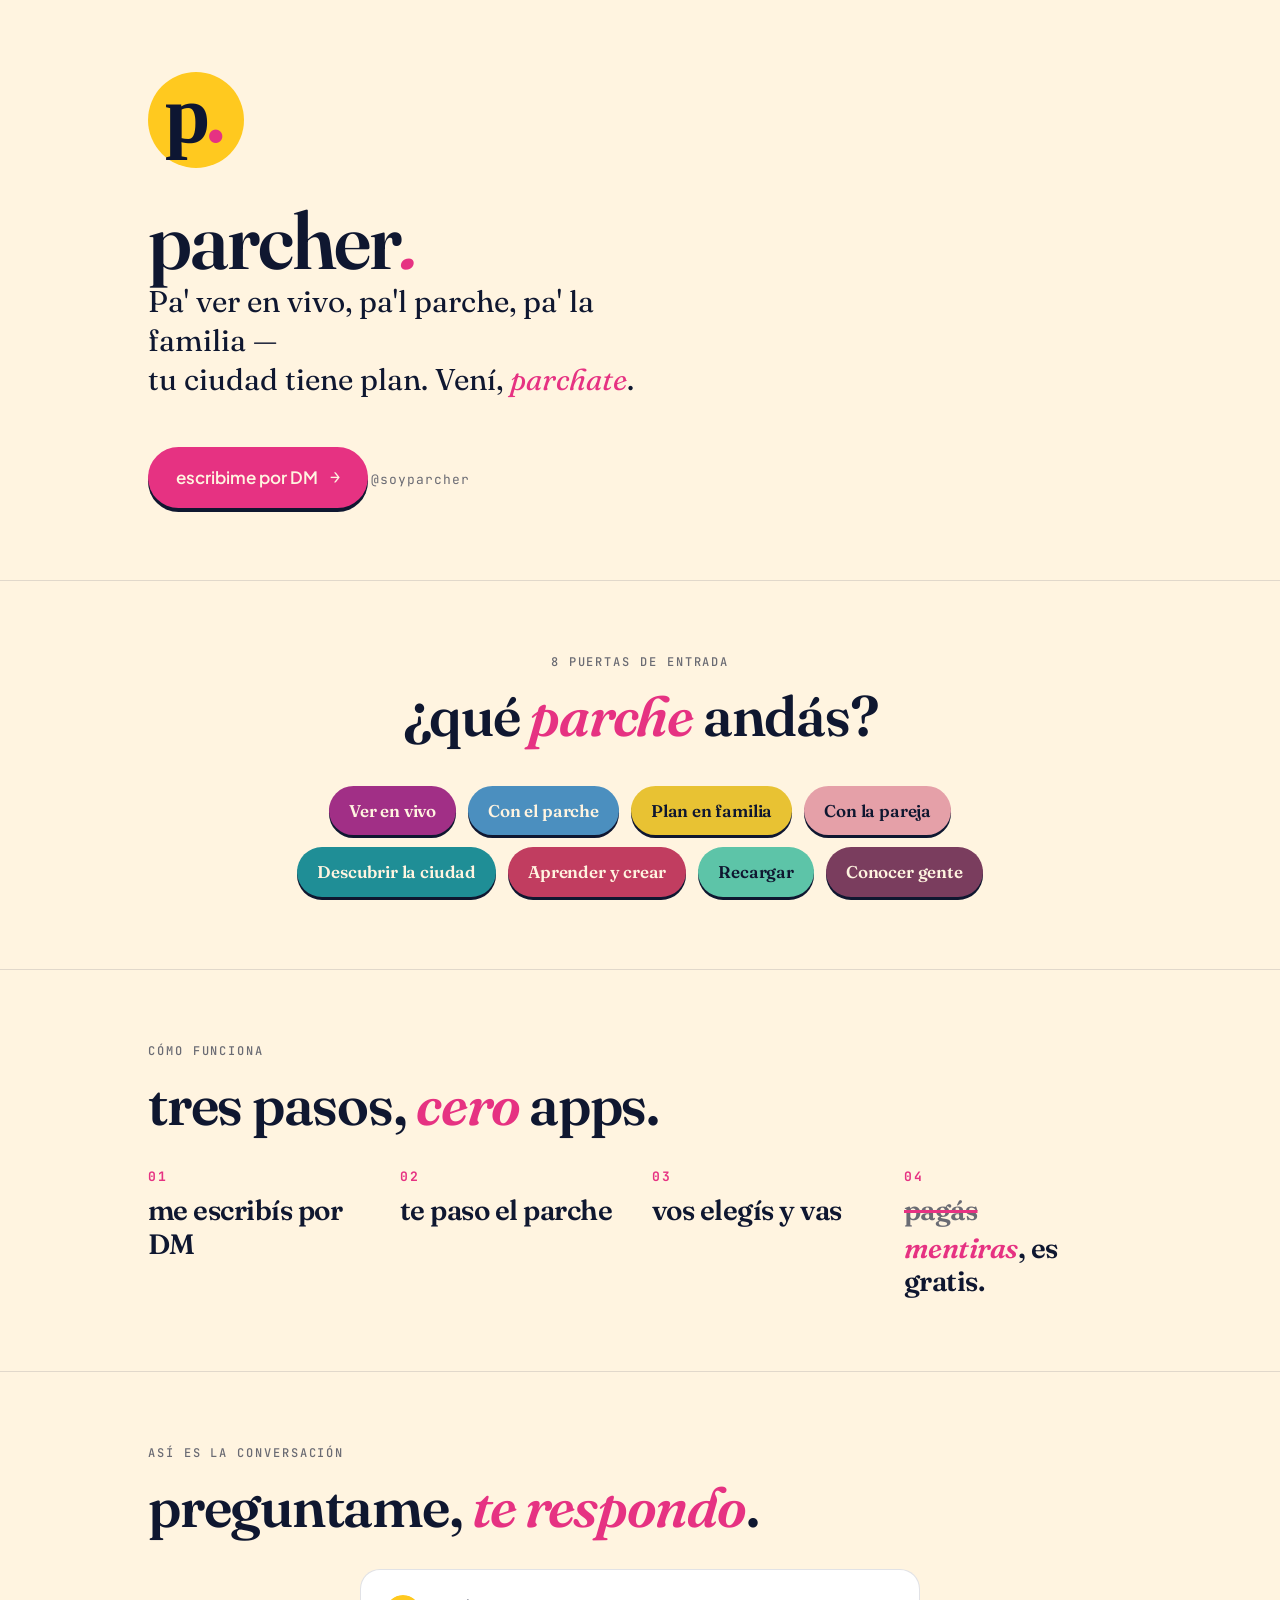
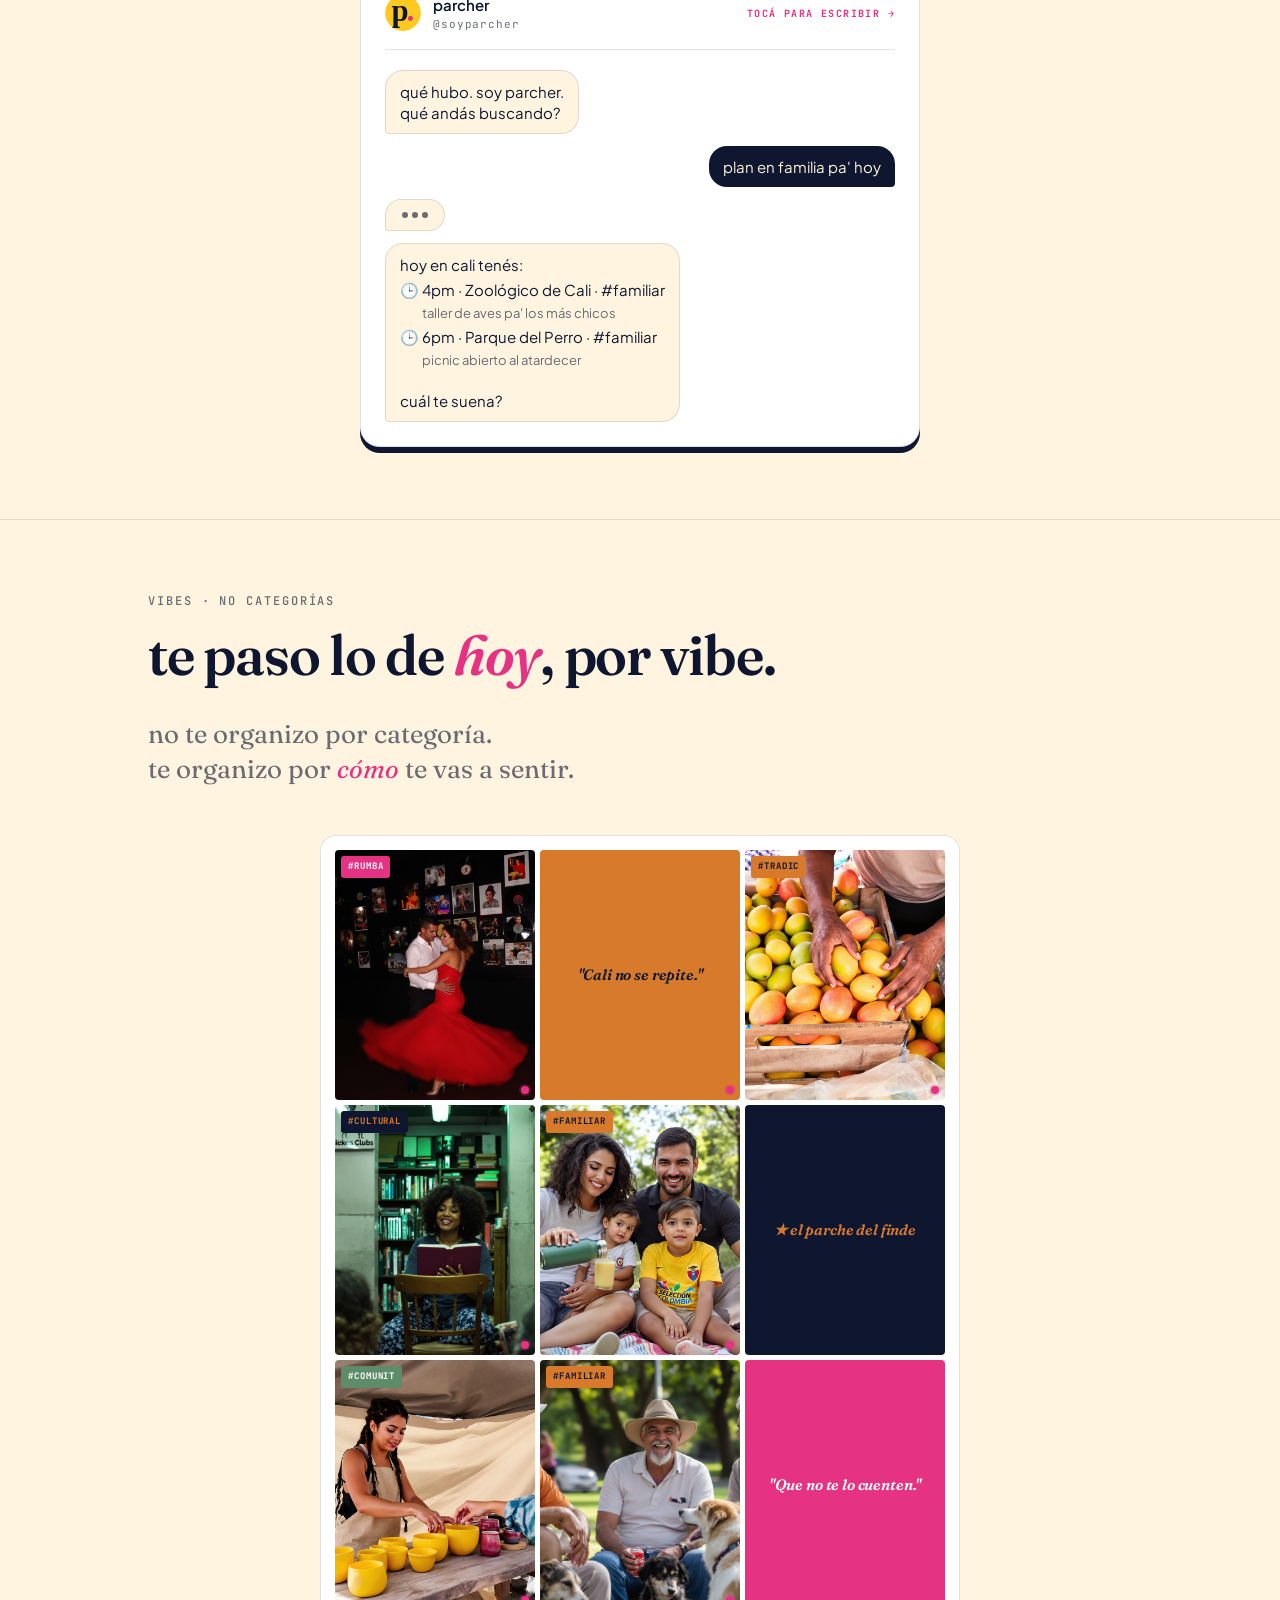
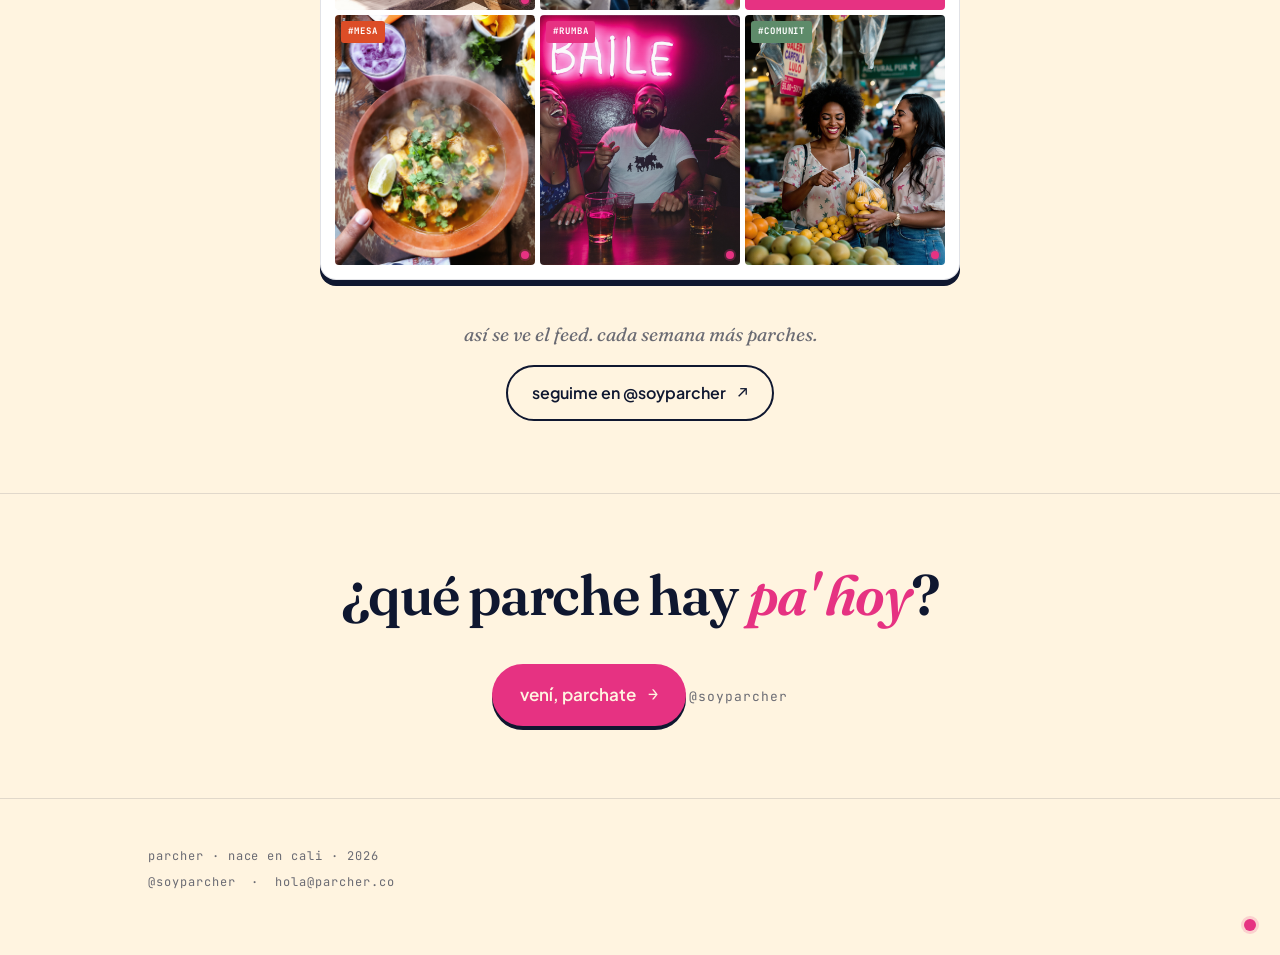
==== commit 47b248d2: "feat(b): cierre bloque B · paleta v4 completa + hero ocasiones (Iris call) Cierra el bloque B del HA" ====
--- a/index.html
+++ b/index.html
@@ -4,11 +4,11 @@
   <meta charset="utf-8" />
   <meta name="viewport" content="width=device-width, initial-scale=1" />
   <title>parcher · planes y eventos de tu ciudad</title>
-  <meta name="description" content="los parches de tu ciudad, viernes a viernes. mandame DM en @soyparcher y te paso el parche." />
+  <meta name="description" content="Pa' ver en vivo, pa'l parche, pa' la familia — tu ciudad tiene plan. Mandame DM en @soyparcher y te paso el parche." />
 
   <!-- open graph -->
   <meta property="og:title" content="parcher · vení, parchate." />
-  <meta property="og:description" content="los parches de tu ciudad, viernes a viernes." />
+  <meta property="og:description" content="Pa' ver en vivo, pa'l parche, pa' la familia — tu ciudad tiene plan." />
   <meta property="og:type" content="website" />
   <meta property="og:url" content="https://parcher.co" />
   <meta property="og:image" content="https://parcher.co/assets/og-image.png" />
@@ -33,11 +33,9 @@
 
       <h1>parcher<span class="dot">.</span></h1>
 
-      <div class="hero-slogan">vení, parchate.</div>
-
       <p class="hero-tagline">
-        los parches de tu ciudad,<br />
-        <span class="accent">viernes</span> a viernes.
+        Pa' ver en vivo, pa'l parche, pa' la familia —<br />
+        tu ciudad tiene plan. Vení, <span class="accent">parchate</span>.
       </p>
 
       <a class="cta-primary" href="https://ig.me/m/soyparcher" target="_blank" rel="noopener">
@@ -45,6 +43,26 @@
         <span class="arrow">→</span>
       </a>
       <div class="cta-secondary">@soyparcher</div>
+    </div>
+  </section>
+
+  <!-- 1.bis · OCASIONES · 8 puertas de entrada del catalog SSOT -->
+  <section class="ocasiones">
+    <div class="container">
+      <p class="eyebrow">8 puertas de entrada</p>
+      <h2>¿qué <span class="accent">parche</span> andás?</h2>
+
+      <!-- fg por regla §5.5 (tokens.json): sol·rosa·jade piden tinta; el resto crema. -->
+      <ul class="ocasiones-grid" aria-label="ocasiones canónicas">
+        <li><a class="ocasion-chip" style="--c: var(--ocasion-live-shows);   --ct: var(--crema);" href="https://ig.me/m/soyparcher" target="_blank" rel="noopener">Ver en vivo</a></li>
+        <li><a class="ocasion-chip" style="--c: var(--ocasion-with-friends); --ct: var(--crema);" href="https://ig.me/m/soyparcher" target="_blank" rel="noopener">Con el parche</a></li>
+        <li><a class="ocasion-chip" style="--c: var(--ocasion-with-family);  --ct: var(--tinta);" href="https://ig.me/m/soyparcher" target="_blank" rel="noopener">Plan en familia</a></li>
+        <li><a class="ocasion-chip" style="--c: var(--ocasion-with-partner); --ct: var(--tinta);" href="https://ig.me/m/soyparcher" target="_blank" rel="noopener">Con la pareja</a></li>
+        <li><a class="ocasion-chip" style="--c: var(--ocasion-explore-city); --ct: var(--crema);" href="https://ig.me/m/soyparcher" target="_blank" rel="noopener">Descubrir la ciudad</a></li>
+        <li><a class="ocasion-chip" style="--c: var(--ocasion-learn-create); --ct: var(--crema);" href="https://ig.me/m/soyparcher" target="_blank" rel="noopener">Aprender y crear</a></li>
+        <li><a class="ocasion-chip" style="--c: var(--ocasion-recharge);     --ct: var(--tinta);" href="https://ig.me/m/soyparcher" target="_blank" rel="noopener">Recargar</a></li>
+        <li><a class="ocasion-chip" style="--c: var(--ocasion-meet-people);  --ct: var(--crema);" href="https://ig.me/m/soyparcher" target="_blank" rel="noopener">Conocer gente</a></li>
+      </ul>
     </div>
   </section>
 
--- a/styles.css
+++ b/styles.css
@@ -1,23 +1,37 @@
 /* parcher landing · styles.css
-   Design tokens: brand book §9.1 (fuente de verdad).
+   Design tokens: SSOT = marca_parcher/tokens.json v4.3 · catalog v2.0.0
+   Foundationals + clusters + ocasiones: definidos en assets/catalog/catalog.css
+   (vendoreado desde marca_parcher/dist/catalog.css por scripts/fetch-catalog.sh).
+   Cuando workspace suba catalog.css al CDN, cambiar el @import por:
+     @import url('https://catalog.parcher.co/v1/catalog.css');
    Cualquier cambio visual se valida contra /opt/parcher/marca_parcher/parcher-brand-book.md */
+@import url('./assets/catalog/catalog.css');
 
 :root {
-  /* Brand colors §5.1 */
-  --color-cali:    #FFC91F;
-  --color-salsa:   #FF5C2A;
-  --color-ink:     #0F1730;
-  --color-crema:   #FFF4E0;
-  --color-magenta: #E63282;
-  --color-pacific: #5E8B7E;
+  /* ─── Family-level aliases (mapping cerrado por Iris · 2026-06-10)
+     CALI    → mango   (ancla operativa de CALI · sol queda scoped a ocasión with_family)
+     SALSA   → candela (RUMBA representante directa)
+     PACIFIC → musgo   (COMUNIDAD · jade pide texto tinta y queda scoped a recharge)
+     Nota estructural §8.3: feed tags son contextos de cluster, no de family.
+     Estos --color-* son aliases temporales · migrar a cluster tokens directos al refactor. */
+  --color-cali:    var(--mango);
+  --color-salsa:   var(--candela);
+  --color-pacific: var(--musgo);
+
+  /* ─── Aliases legacy (deprecados · apuntan a foundationals v4)
+     El nombre "magenta" se reserva: en v4 NO es cluster, es --marca foundational. */
+  --color-ink:     var(--tinta);
+  --color-crema:   var(--crema);
+  --color-magenta: var(--marca);
 
   /* Semantic */
-  --color-bg:        var(--color-crema);
-  --color-fg:        var(--color-ink);
+  --color-bg:        var(--crema);
+  --color-fg:        var(--tinta);
   --color-fg-muted:  rgba(15, 23, 48, 0.62);
   --color-line:      rgba(15, 23, 48, 0.12);
-  --color-accent:    var(--color-magenta);
-  --color-cta:       var(--color-cali);
+  --color-accent:    var(--marca);
+  /* CTA primario · regla §5.2.6: siempre --marca · cluster/family no lo reemplazan */
+  --color-cta:       var(--marca);
 
   /* Spacing scale (múltiplos de 4) */
   --space-2:  4px;
@@ -137,27 +151,6 @@
   font-style: italic;
 }
 
-.hero-slogan {
-  display: flex;
-  align-items: center;
-  gap: var(--space-5);
-  margin: var(--space-5) 0 var(--space-8);
-  font-family: var(--font-mono);
-  font-size: 14px;
-  font-weight: 700;
-  letter-spacing: 0.16em;
-  text-transform: uppercase;
-  color: var(--color-fg);
-}
-
-.hero-slogan::before {
-  content: '';
-  flex: 0 0 56px;
-  height: 1px;
-  background: var(--color-fg);
-  opacity: 0.3;
-}
-
 .hero-tagline {
   font-family: var(--font-display);
   font-size: clamp(22px, 3vw, 30px);
@@ -166,13 +159,13 @@
   max-width: 520px;
 }
 
-/* ----- CTA principal ----- */
+/* ----- CTA principal · regla §5.2.6: bg=--marca · fg=--crema (§5.5) ----- */
 .cta-primary {
   display: inline-flex;
   align-items: center;
   gap: var(--space-4);
-  background: var(--color-cali);
-  color: var(--color-ink);
+  background: var(--color-cta);
+  color: var(--crema);
   font-weight: 600;
   font-size: 17px;
   padding: 18px 28px;
@@ -254,6 +247,45 @@
 .step-punch {
   display: block;
   margin-top: var(--space-2);
+}
+
+/* ----- 8 ocasiones · puertas de entrada del catalog SSOT ----- */
+.ocasiones {
+  text-align: center;
+}
+.ocasiones h2 { margin-bottom: var(--space-9); }
+
+.ocasiones-grid {
+  list-style: none;
+  padding: 0;
+  margin: 0 auto;
+  max-width: 720px;
+  display: flex;
+  flex-wrap: wrap;
+  justify-content: center;
+  gap: var(--space-4);
+}
+
+.ocasion-chip {
+  display: inline-flex;
+  align-items: center;
+  padding: 12px 20px;
+  border-radius: var(--radius-pill);
+  font-family: var(--font-display);
+  font-weight: 600;
+  font-size: clamp(15px, 1.6vw, 17px);
+  letter-spacing: -0.01em;
+  background: var(--c, var(--marca));
+  color: var(--ct, var(--crema));
+  transition: transform .15s ease, box-shadow .15s ease;
+  box-shadow: 0 3px 0 var(--tinta);
+  text-decoration: none;
+}
+.ocasion-chip:hover  { transform: translate(0, -2px); box-shadow: 0 5px 0 var(--tinta); }
+.ocasion-chip:active { transform: translate(0, 1px); box-shadow: 0 2px 0 var(--tinta); }
+
+@media (prefers-reduced-motion: reduce) {
+  .ocasion-chip { transition: none !important; }
 }
 
 /* ----- chips de vibes ----- */
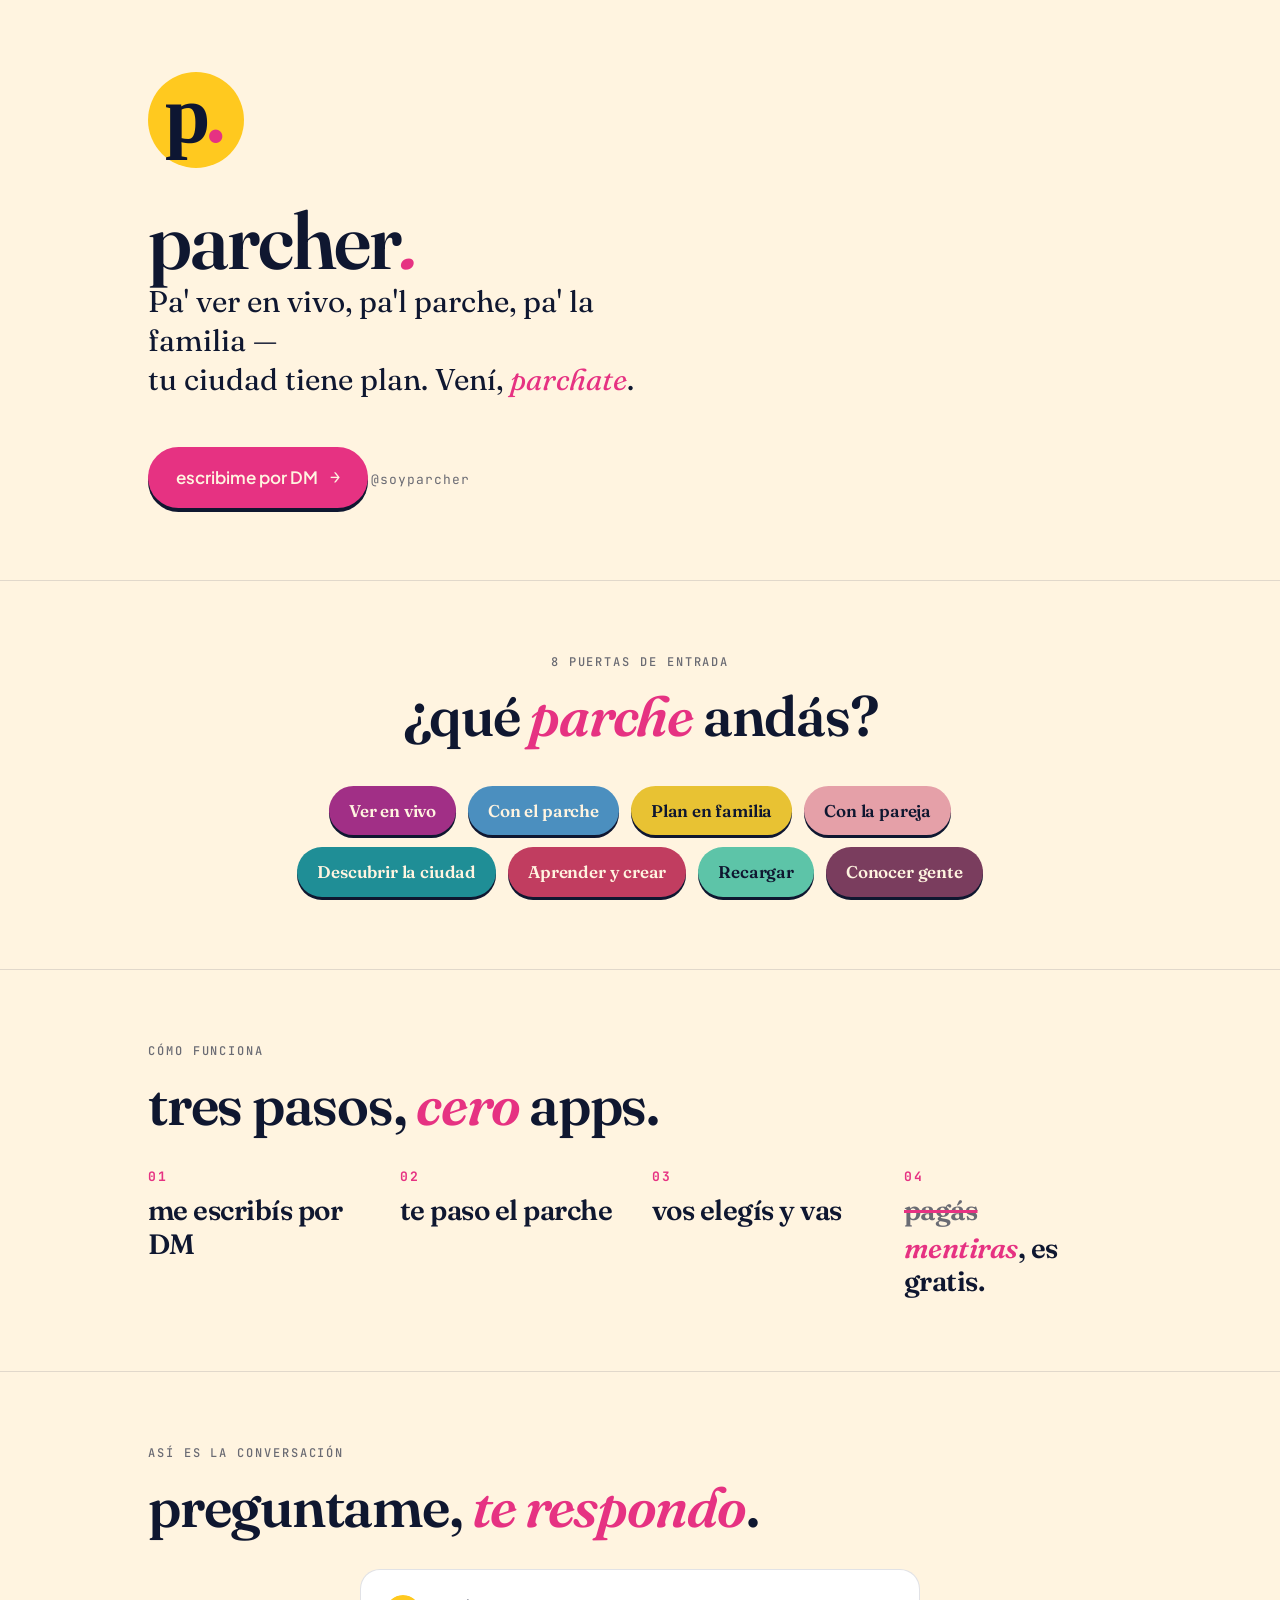
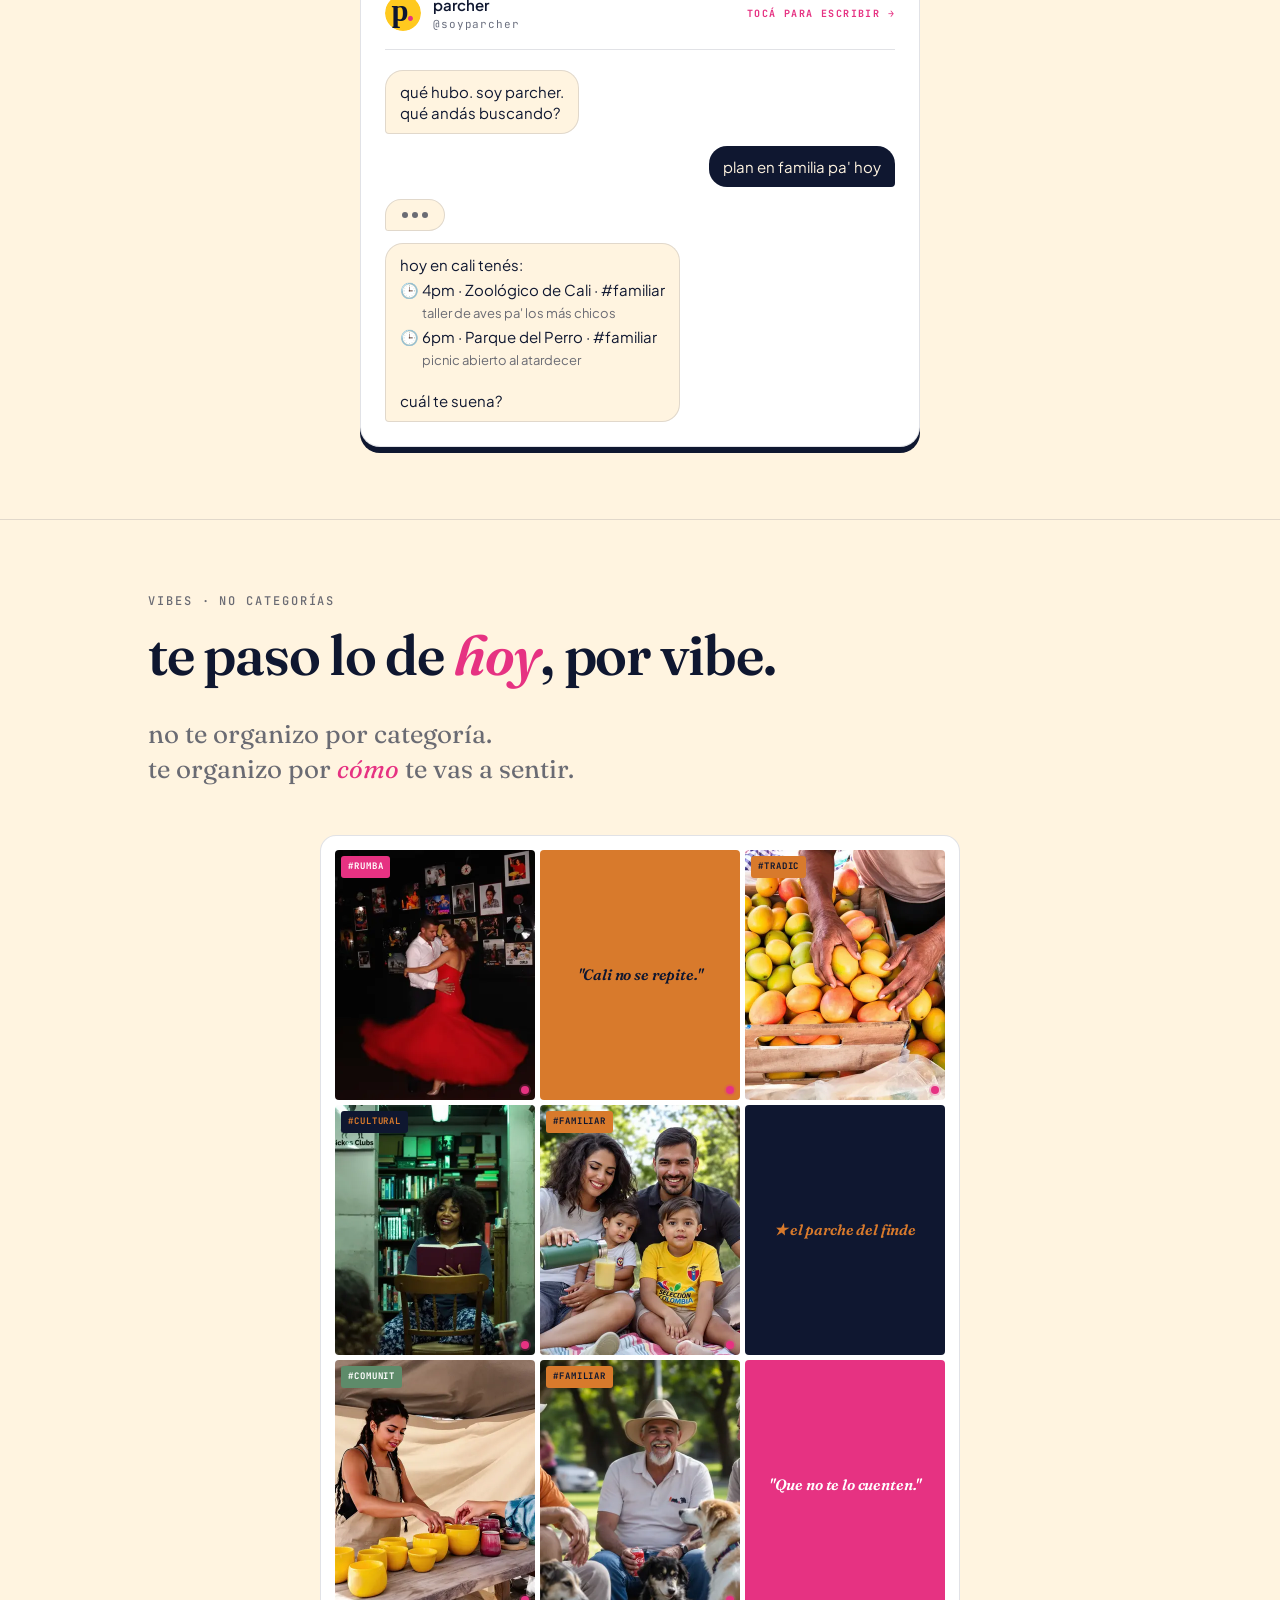
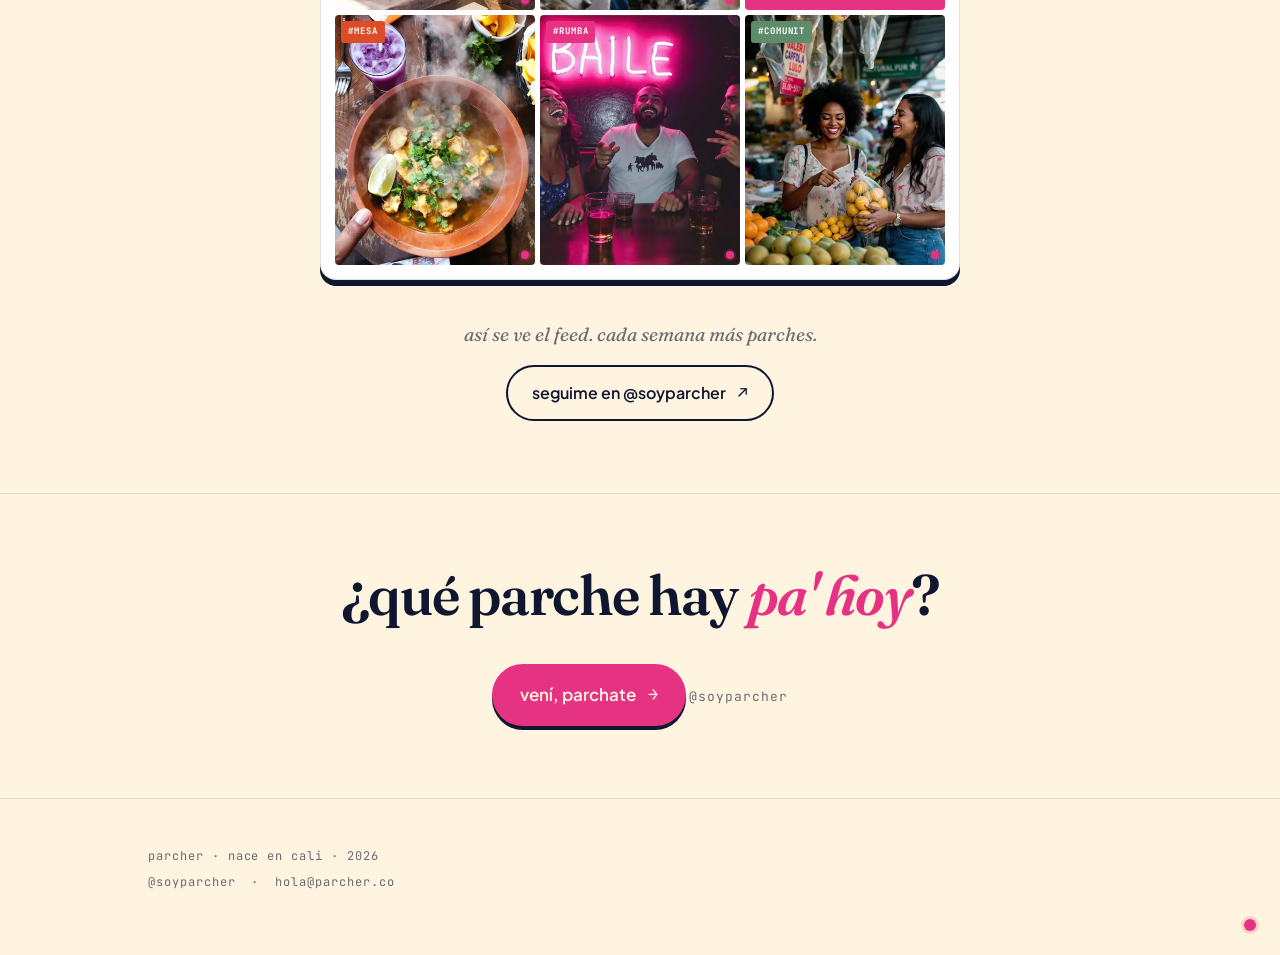
==== commit 34d2b06f: "perf(home,detail,deploy): WebP feed + preload cover + CSS minify + excludes 3 fixes del Page Speed a" ====
--- a/index.html
+++ b/index.html
@@ -6,13 +6,24 @@
   <title>parcher · planes y eventos de tu ciudad</title>
   <meta name="description" content="Pa' ver en vivo, pa'l parche, pa' la familia — tu ciudad tiene plan. Mandame DM en @soyparcher y te paso el parche." />
 
+  <!-- SEO · canonical + indexable -->
+  <link rel="canonical" href="https://parcher.co/" />
+  <meta name="robots" content="index, follow" />
+
   <!-- open graph -->
   <meta property="og:title" content="parcher · vení, parchate." />
   <meta property="og:description" content="Pa' ver en vivo, pa'l parche, pa' la familia — tu ciudad tiene plan." />
   <meta property="og:type" content="website" />
-  <meta property="og:url" content="https://parcher.co" />
+  <meta property="og:url" content="https://parcher.co/" />
   <meta property="og:image" content="https://parcher.co/assets/og-image.png" />
+  <meta property="og:image:alt" content="parcher · planes y eventos de Cali" />
+  <meta property="og:locale" content="es_CO" />
+  <meta property="og:site_name" content="parcher" />
   <meta name="twitter:card" content="summary_large_image" />
+  <meta name="twitter:site" content="@soyparcher" />
+  <meta name="twitter:title" content="parcher · vení, parchate." />
+  <meta name="twitter:description" content="Pa' ver en vivo, pa'l parche, pa' la familia — tu ciudad tiene plan." />
+  <meta name="twitter:image" content="https://parcher.co/assets/og-image.png" />
 
   <!-- favicon -->
   <link rel="icon" type="image/svg+xml" href="assets/logo/parcher-monogram-avatar.svg" />
@@ -23,6 +34,11 @@
   <link href="https://fonts.googleapis.com/css2?family=Fraunces:ital,wght@0,500;0,600;0,700;1,500;1,600&family=Plus+Jakarta+Sans:wght@400;500;600;700&family=JetBrains+Mono:wght@500;700&display=swap" rel="stylesheet" />
 
   <link rel="stylesheet" href="styles.css" />
+
+  <!-- GA4 plumbing · ID en window var pa' centralizar en un punto.
+       analytics.js carga gtag async y expone window.parcherTrack(). -->
+  <script>window.PARCHER_GA4_ID = 'G-7VSJY74C7S';</script>
+  <script src="/analytics.js" async></script>
 </head>
 <body>
 
@@ -38,7 +54,8 @@
         tu ciudad tiene plan. Vení, <span class="accent">parchate</span>.
       </p>
 
-      <a class="cta-primary" href="https://ig.me/m/soyparcher" target="_blank" rel="noopener">
+      <a class="cta-primary" href="https://ig.me/m/soyparcher" target="_blank" rel="noopener"
+         data-track="click_dm_cta" data-track-surface="home_hero">
         <span>escribime por DM</span>
         <span class="arrow">→</span>
       </a>
@@ -54,14 +71,14 @@
 
       <!-- fg por regla §5.5 (tokens.json): sol·rosa·jade piden tinta; el resto crema. -->
       <ul class="ocasiones-grid" aria-label="ocasiones canónicas">
-        <li><a class="ocasion-chip" style="--c: var(--ocasion-live-shows);   --ct: var(--crema);" href="https://ig.me/m/soyparcher" target="_blank" rel="noopener">Ver en vivo</a></li>
-        <li><a class="ocasion-chip" style="--c: var(--ocasion-with-friends); --ct: var(--crema);" href="https://ig.me/m/soyparcher" target="_blank" rel="noopener">Con el parche</a></li>
-        <li><a class="ocasion-chip" style="--c: var(--ocasion-with-family);  --ct: var(--tinta);" href="https://ig.me/m/soyparcher" target="_blank" rel="noopener">Plan en familia</a></li>
-        <li><a class="ocasion-chip" style="--c: var(--ocasion-with-partner); --ct: var(--tinta);" href="https://ig.me/m/soyparcher" target="_blank" rel="noopener">Con la pareja</a></li>
-        <li><a class="ocasion-chip" style="--c: var(--ocasion-explore-city); --ct: var(--crema);" href="https://ig.me/m/soyparcher" target="_blank" rel="noopener">Descubrir la ciudad</a></li>
-        <li><a class="ocasion-chip" style="--c: var(--ocasion-learn-create); --ct: var(--crema);" href="https://ig.me/m/soyparcher" target="_blank" rel="noopener">Aprender y crear</a></li>
-        <li><a class="ocasion-chip" style="--c: var(--ocasion-recharge);     --ct: var(--tinta);" href="https://ig.me/m/soyparcher" target="_blank" rel="noopener">Recargar</a></li>
-        <li><a class="ocasion-chip" style="--c: var(--ocasion-meet-people);  --ct: var(--crema);" href="https://ig.me/m/soyparcher" target="_blank" rel="noopener">Conocer gente</a></li>
+        <li><a class="ocasion-chip" style="--c: var(--ocasion-live-shows);   --ct: var(--crema);" href="https://ig.me/m/soyparcher" target="_blank" rel="noopener" data-track="click_ocasion_chip" data-track-ocasion-key="live_shows">Ver en vivo</a></li>
+        <li><a class="ocasion-chip" style="--c: var(--ocasion-with-friends); --ct: var(--crema);" href="https://ig.me/m/soyparcher" target="_blank" rel="noopener" data-track="click_ocasion_chip" data-track-ocasion-key="with_friends">Con el parche</a></li>
+        <li><a class="ocasion-chip" style="--c: var(--ocasion-with-family);  --ct: var(--tinta);" href="https://ig.me/m/soyparcher" target="_blank" rel="noopener" data-track="click_ocasion_chip" data-track-ocasion-key="with_family">Plan en familia</a></li>
+        <li><a class="ocasion-chip" style="--c: var(--ocasion-with-partner); --ct: var(--tinta);" href="https://ig.me/m/soyparcher" target="_blank" rel="noopener" data-track="click_ocasion_chip" data-track-ocasion-key="with_partner">Con la pareja</a></li>
+        <li><a class="ocasion-chip" style="--c: var(--ocasion-explore-city); --ct: var(--crema);" href="https://ig.me/m/soyparcher" target="_blank" rel="noopener" data-track="click_ocasion_chip" data-track-ocasion-key="explore_city">Descubrir la ciudad</a></li>
+        <li><a class="ocasion-chip" style="--c: var(--ocasion-learn-create); --ct: var(--crema);" href="https://ig.me/m/soyparcher" target="_blank" rel="noopener" data-track="click_ocasion_chip" data-track-ocasion-key="learn_create">Aprender y crear</a></li>
+        <li><a class="ocasion-chip" style="--c: var(--ocasion-recharge);     --ct: var(--tinta);" href="https://ig.me/m/soyparcher" target="_blank" rel="noopener" data-track="click_ocasion_chip" data-track-ocasion-key="recharge">Recargar</a></li>
+        <li><a class="ocasion-chip" style="--c: var(--ocasion-meet-people);  --ct: var(--crema);" href="https://ig.me/m/soyparcher" target="_blank" rel="noopener" data-track="click_ocasion_chip" data-track-ocasion-key="meet_people">Conocer gente</a></li>
       </ul>
     </div>
   </section>
@@ -102,7 +119,8 @@
       <p class="eyebrow">así es la conversación</p>
       <h2>preguntame, <span class="accent">te respondo</span>.</h2>
 
-      <a class="dm-link" href="https://ig.me/m/soyparcher" target="_blank" rel="noopener" aria-label="abrir conversación con @soyparcher en Instagram">
+      <a class="dm-link" href="https://ig.me/m/soyparcher" target="_blank" rel="noopener" aria-label="abrir conversación con @soyparcher en Instagram"
+         data-track="click_dm_cta" data-track-surface="home_sample_dm">
         <div class="dm-wrap" id="dm">
           <div class="dm-header">
             <div class="dm-header-avatar">
@@ -157,7 +175,7 @@
       <div class="feed-grid" aria-label="mockup del feed de @soyparcher">
         <!-- row 1 -->
         <a class="feed-cell" href="https://instagram.com/soyparcher" target="_blank" rel="noopener">
-          <img src="assets/feed/14-salsoteca.jpg" alt="" loading="lazy" />
+          <img src="assets/feed/14-salsoteca.webp" alt="" loading="lazy" />
           <span class="feed-tag magenta">#rumba</span>
           <div class="feed-watermark"></div>
         </a>
@@ -166,19 +184,19 @@
           <div class="feed-watermark"></div>
         </a>
         <a class="feed-cell" href="https://instagram.com/soyparcher" target="_blank" rel="noopener">
-          <img src="assets/feed/02-mercado.jpg" alt="" loading="lazy" />
+          <img src="assets/feed/02-mercado.webp" alt="" loading="lazy" />
           <span class="feed-tag cali">#tradic</span>
           <div class="feed-watermark"></div>
         </a>
 
         <!-- row 2 -->
         <a class="feed-cell" href="https://instagram.com/soyparcher" target="_blank" rel="noopener">
-          <img src="assets/feed/12-formacion.jpg" alt="" loading="lazy" />
+          <img src="assets/feed/12-formacion.webp" alt="" loading="lazy" />
           <span class="feed-tag ink">#cultural</span>
           <div class="feed-watermark"></div>
         </a>
         <a class="feed-cell" href="https://instagram.com/soyparcher" target="_blank" rel="noopener">
-          <img src="assets/feed/10-familia.jpg" alt="" loading="lazy" />
+          <img src="assets/feed/10-familia.webp" alt="" loading="lazy" />
           <span class="feed-tag cali">#familiar</span>
           <div class="feed-watermark"></div>
         </a>
@@ -188,12 +206,12 @@
 
         <!-- row 3 -->
         <a class="feed-cell" href="https://instagram.com/soyparcher" target="_blank" rel="noopener">
-          <img src="assets/feed/13-emprendimiento.jpg" alt="" loading="lazy" />
+          <img src="assets/feed/13-emprendimiento.webp" alt="" loading="lazy" />
           <span class="feed-tag pacific">#comunit</span>
           <div class="feed-watermark"></div>
         </a>
         <a class="feed-cell" href="https://instagram.com/soyparcher" target="_blank" rel="noopener">
-          <img src="assets/feed/11-mascotas.jpg" alt="" loading="lazy" />
+          <img src="assets/feed/11-mascotas.webp" alt="" loading="lazy" />
           <span class="feed-tag cali">#familiar</span>
           <div class="feed-watermark"></div>
         </a>
@@ -203,17 +221,17 @@
 
         <!-- row 4 -->
         <a class="feed-cell" href="https://instagram.com/soyparcher" target="_blank" rel="noopener">
-          <img src="assets/feed/04-comida.jpg" alt="" loading="lazy" />
+          <img src="assets/feed/04-comida.webp" alt="" loading="lazy" />
           <span class="feed-tag salsa">#mesa</span>
           <div class="feed-watermark"></div>
         </a>
         <a class="feed-cell" href="https://instagram.com/soyparcher" target="_blank" rel="noopener">
-          <img src="assets/feed/01-parche-noche.jpg" alt="" loading="lazy" />
+          <img src="assets/feed/01-parche-noche.webp" alt="" loading="lazy" />
           <span class="feed-tag magenta">#rumba</span>
           <div class="feed-watermark"></div>
         </a>
         <a class="feed-cell" href="https://instagram.com/soyparcher" target="_blank" rel="noopener">
-          <img src="assets/feed/16-amigas-mercado.jpg" alt="" loading="lazy" />
+          <img src="assets/feed/16-amigas-mercado.webp" alt="" loading="lazy" />
           <span class="feed-tag pacific">#comunit</span>
           <div class="feed-watermark"></div>
         </a>
@@ -235,7 +253,8 @@
     <div class="container">
       <h2>¿qué parche hay <span class="accent">pa' hoy</span>?</h2>
 
-      <a class="cta-primary" href="https://ig.me/m/soyparcher" target="_blank" rel="noopener">
+      <a class="cta-primary" href="https://ig.me/m/soyparcher" target="_blank" rel="noopener"
+         data-track="click_dm_cta" data-track-surface="home_cta_final">
         <span>vení, parchate</span>
         <span class="arrow">→</span>
       </a>
--- a/styles.css
+++ b/styles.css
@@ -1,9 +1,13 @@
 /* parcher landing · styles.css
    Design tokens: SSOT = marca_parcher/tokens.json v4.3 · catalog v2.0.0
    Foundationals + clusters + ocasiones: definidos en assets/catalog/catalog.css
-   (vendoreado desde marca_parcher/dist/catalog.css por scripts/fetch-catalog.sh).
-   Cuando workspace suba catalog.css al CDN, cambiar el @import por:
-     @import url('https://catalog.parcher.co/v1/catalog.css');
+   (vendoreado al build-time desde https://catalog.parcher.co/v1/catalog.css
+   por scripts/fetch-catalog.sh · fallback a marca_parcher/dist/catalog.css).
+   El @import es local a propósito · same-origin = primera-pintura rápida y
+   cero dependencia runtime con un tercer host. La SSOT vive en el CDN; el
+   landing solo mantiene un mirror versionado en git que se refresca en cada
+   deploy. Si necesitás forzar la última versión del CDN, corré:
+     bash scripts/fetch-catalog.sh && bash deploy.sh
    Cualquier cambio visual se valida contra /opt/parcher/marca_parcher/parcher-brand-book.md */
 @import url('./assets/catalog/catalog.css');
 
@@ -633,36 +637,210 @@
   padding: var(--space-7) 0;
   border-bottom: 1px solid var(--color-line);
 }
+/* El .ev-brand se comporta como un .container propio: max-width + margin auto
+   + padding lateral igual a los del .container. Esto alinea el logo con el
+   contenido de los <section> aunque el .ev-brand NO esté wrapeado en un
+   .container — necesario porque los prerenders del backend tienen el
+   .ev-brand como hijo directo de .ev-header (sin wrap). En pantallas anchas
+   (≥1080px viewport) el container del contenido se centra y el logo lo sigue. */
 .ev-header .ev-brand {
+  display: flex;
+  align-items: center;
+  gap: var(--space-4);
+  max-width: 1080px;
+  margin: 0 auto;
+  padding: 0 var(--space-7);
+}
+@media (min-width: 1024px) {
+  .ev-header .ev-brand { padding: 0 var(--space-10); }
+}
+.ev-brand img { width: 36px; height: 36px; }
+.ev-brand span {
+  font-family: var(--font-display);
+  font-size: 26px;
+  font-weight: 600;
+  letter-spacing: -0.022em;
+}
+.ev-brand .dot { color: var(--color-magenta); font-style: italic; }
+
+/* ----- hero ----- */
+.ev-hero { padding-top: var(--space-10); }
+
+/* ── Ocasiones del evento (M:N · Set F · ADR 013) ──────────────────────────
+   Chips coloreados con --ocasion-* del catalog · uno por cada key en
+   events.occasions. Van debajo del title, antes del meta row · contextualizan
+   "qué tipo de plan es esto" antes que las dimensiones cuándo/dónde/cuánto. */
+.ev-occasions {
+  display: flex;
+  flex-wrap: wrap;
+  gap: var(--space-2);
+  margin: 0 0 var(--space-4);
+}
+.ev-occasion-chip {
   display: inline-flex;
   align-items: center;
-  gap: var(--space-4);
-  padding: 0 var(--space-7);
-}
-@media (min-width: 1024px) {
-  .ev-header .ev-brand { padding: 0 var(--space-10); }
-}
-.ev-brand img { width: 36px; height: 36px; }
-.ev-brand span {
-  font-family: var(--font-display);
-  font-size: 26px;
-  font-weight: 600;
-  letter-spacing: -0.022em;
-}
-.ev-brand .dot { color: var(--color-magenta); font-style: italic; }
-
-/* ----- hero ----- */
-.ev-hero { padding-top: var(--space-10); }
+  padding: 4px 10px;
+  border-radius: var(--radius-pill);
+  font-family: var(--font-mono);
+  font-size: 11px;
+  font-weight: 700;
+  letter-spacing: 0.05em;
+  background: var(--c, var(--marca));
+  color: var(--ct, var(--crema));
+  white-space: nowrap;
+}
+
+/* ── Lentes (ADR 013 · Cuándo / Dónde / Cuánto) · top del hero ─────────────
+   Cards compactas con border-top de color por categoría:
+     Cuándo → --color-pacific (musgo · tiempo/serenidad)
+     Dónde  → --color-cali    (mango · territorial/CALI)
+     Cuánto → --marca         (magenta · valor)
+   1 col en mobile, 3 col desde tablet. Sin stamp shadow pa' que se sientan
+   como filtros, no como cards independientes. */
+.ev-lentes {
+  display: grid;
+  grid-template-columns: 1fr;
+  gap: var(--space-2);
+  max-width: 720px;
+  margin: 0 0 var(--space-6);
+}
+@media (min-width: 600px) {
+  /* "Cuándo" trae más caracteres ("vie 26/6 8pm" ~12 chars) que "Dónde"
+     ("Sur de Cali") o "Cuánto" ("Económico · $"). Le damos 1.5fr al primer
+     chip pa' que el date quepa en 1 renglón sin necesitar font shrink. */
+  .ev-lentes { grid-template-columns: 1.5fr 1fr 1fr; }
+}
+/* white-space:nowrap fuerza el value a 1 línea; minmax(0,1fr) deja que el
+   grid honre el ancho del chip sin causar overflow horizontal. */
+.ev-lens-value { white-space: nowrap; }
+.ev-lens-chip {
+  display: flex;
+  flex-direction: column;
+  gap: 2px;
+  padding: var(--space-3) var(--space-4);
+  background: var(--color-crema);
+  border: 1px solid var(--color-line);
+  border-top-width: 3px;
+  border-radius: var(--radius-sm);
+}
+.ev-lens-when   { border-top-color: var(--color-pacific); }
+.ev-lens-where  { border-top-color: var(--color-cali); }
+.ev-lens-budget { border-top-color: var(--marca); }
+.ev-lens-label {
+  font-family: var(--font-mono);
+  font-size: 9px;
+  font-weight: 700;
+  letter-spacing: 0.14em;
+  text-transform: uppercase;
+  color: var(--color-fg-muted);
+}
+.ev-lens-value {
+  font-family: var(--font-display);
+  font-size: clamp(13px, 1.6vw, 15px);
+  font-weight: 600;
+  letter-spacing: -0.012em;
+  line-height: 1.2;
+  color: var(--color-fg);
+}
 
 .ev-cover {
   width: 100%;
   max-width: 720px;
-  margin: 0 0 var(--space-8);
+  margin: 0 0 var(--space-4);
   border-radius: var(--radius-lg);
   overflow: hidden;
   background: rgba(15, 23, 48, 0.06);
   border: 1px solid var(--color-line);
   box-shadow: 0 6px 0 var(--color-ink);
+}
+/* En desktop el cover queda dentro de la columna izquierda del grid 2-col
+   (ev-hero-top), que ya está capada a 420px. Acá no necesita más cap. */
+
+/* ── Hero · grid completa con áreas ────────────────────────────────────────
+   TODO el hero (lentes, poster, info, lineup, descripción, disclaimer, CTAs)
+   vive adentro del ev-hero-top usando grid-template-areas.
+
+   Mobile (1 col): stack en HTML order
+     lentes → poster → info → lineup → descripción → disclaimer → CTAs.
+
+   Desktop ≥768px (2 cols, poster row-spans 3 filas a la izquierda):
+     ┌────────┬──────────────────────┐
+     │        │ lentes               │
+     │ poster │ title + meta         │
+     │        │ CTAs                 │
+     ├────────┴──────────────────────┤
+     │ lineup (full-width)           │
+     │ descripción (full-width)      │
+     │ disclaimer (full-width)       │
+     └───────────────────────────────┘
+
+   Cero duplicación HTML · todo es reposicionamiento por areas.
+   Reset márgenes en los grid items (el row-gap maneja separación). */
+.ev-hero-top {
+  display: grid;
+  grid-template-columns: 1fr;
+  grid-template-areas:
+    "lentes"
+    "poster"
+    "info"
+    "lineup"
+    "description"
+    "disclaimer"
+    "ctas";
+  gap: var(--space-5);
+  margin-bottom: var(--space-7);
+}
+.ev-hero-lentes-area { grid-area: lentes; }
+.ev-hero-poster-col  { grid-area: poster; min-width: 0; }
+.ev-hero-info-col    { grid-area: info; min-width: 0; }
+.ev-hero-top .ev-lineup           { grid-area: lineup; margin: 0; }
+.ev-hero-top .ev-description      { grid-area: description; margin: 0; }
+.ev-hero-top .ev-disclaimer-top   { grid-area: disclaimer; margin: 0; }
+.ev-hero-top .ev-actions-row-hero { grid-area: ctas; margin: 0; }
+.ev-hero-lentes-area .ev-lentes   { margin: 0; }
+
+@media (min-width: 768px) {
+  .ev-hero-top {
+    grid-template-columns: minmax(260px, 340px) 1fr;
+    grid-template-areas:
+      "poster lentes"
+      "poster info"
+      "poster ctas"
+      "lineup lineup"
+      "description description"
+      "disclaimer disclaimer";
+    column-gap: var(--space-7);
+    row-gap: var(--space-5);
+    max-width: 720px;
+    align-items: start;
+  }
+  .ev-hero-info-col .ev-title {
+    margin-top: 0;
+    /* Título constrain dentro del info-col · clamp más conservador
+       pa' que no rompa la columna con palabras muy largas. */
+    font-size: clamp(26px, 3.2vw, 38px);
+    word-wrap: break-word;
+    overflow-wrap: break-word;
+  }
+  .ev-hero-poster-col .ev-source-mini { margin-bottom: 0; }
+}
+
+/* ── Fuente mini · texto bajo contraste justo debajo de la imagen ───────── */
+.ev-source-mini {
+  display: inline-block;
+  margin: 0 0 var(--space-7);
+  font-family: var(--font-mono);
+  font-size: 11px;
+  letter-spacing: 0.04em;
+  color: var(--color-fg-muted);
+  text-decoration: none;
+  border-bottom: 1px dashed var(--color-line);
+  padding-bottom: 1px;
+  transition: color .15s ease, border-color .15s ease;
+}
+.ev-source-mini:hover  { color: var(--marca); border-bottom-color: var(--marca); }
+@media (prefers-reduced-motion: reduce) {
+  .ev-source-mini { transition: none !important; }
 }
 .ev-cover img {
   width: 100%;
@@ -711,57 +889,43 @@
 .ev-chip-tag   { background: rgba(15, 23, 48, 0.08); color: var(--color-ink); }
 .ev-chip-aud   { background: var(--color-pacific); color: #fff;             border-color: transparent; }
 .ev-chip-venue    { background: var(--color-salsa);   color: #fff;             border-color: transparent; }
-.ev-chip-price    { background: rgba(255, 201, 31, 0.18); color: var(--color-ink); border-color: var(--color-cali); }
-.ev-chip-logistic { background: rgba(94, 139, 126, 0.16); color: var(--color-ink); border-color: rgba(94, 139, 126, 0.4); }
-
-/* ----- source-original card (DESTACADA) ----- */
-.ev-source { padding-top: var(--space-7); padding-bottom: var(--space-7); }
-
-.ev-source-card {
-  display: inline-flex;
-  flex-direction: column;
-  gap: var(--space-2);
-  padding: var(--space-4) var(--space-6);
-  background: transparent;
-  color: var(--color-ink);
-  border-left: 3px solid var(--color-magenta);
-  border-radius: 0;
-  transition: background .15s ease;
+/* tints derivados de --color-cali (mango v4) y --color-pacific (musgo v4) — actualizados post bloque B. */
+.ev-chip-price    { background: rgba(216, 122, 44, 0.18); color: var(--color-ink); border-color: var(--color-cali); }
+.ev-chip-logistic { background: rgba(94, 139, 106, 0.16); color: var(--color-ink); border-color: rgba(94, 139, 106, 0.4); }
+
+/* ── Chip clickable (venue → Maps en el hero) · variant del ev-chip-place ─── */
+.ev-chip-link {
+  text-decoration: none;
+  cursor: pointer;
+  transition: transform .15s ease, box-shadow .15s ease;
+}
+.ev-chip-link:hover  { transform: translate(0, -1px); box-shadow: 0 2px 0 var(--tinta); }
+.ev-chip-link:active { transform: translate(0, 1px); box-shadow: none; }
+.ev-chip-arrow {
+  margin-left: 6px;
+  font-family: var(--font-mono);
+  font-weight: 700;
+}
+@media (prefers-reduced-motion: reduce) {
+  .ev-chip-link { transition: none !important; }
+}
+
+/* ----- básico ----- */
+/* ── Descripción larga del hero · primera palabra italic --marca (§6.3) ───── */
+.ev-description {
+  font-family: var(--font-display);
+  font-size: clamp(18px, 2vw, 21px);
+  font-weight: 500;
+  line-height: 1.45;
+  letter-spacing: -0.008em;
+  margin: var(--space-2) 0 var(--space-6);
   max-width: 720px;
-}
-.ev-source-card:hover  { background: rgba(230, 50, 130, 0.06); }
-.ev-source-card:active { background: rgba(230, 50, 130, 0.10); }
-
-.ev-source-eyebrow {
-  font-family: var(--font-mono);
-  font-size: 11px;
-  font-weight: 700;
-  letter-spacing: 0.16em;
-  text-transform: uppercase;
-  color: var(--color-fg-muted);
-}
-.ev-source-line {
-  font-family: var(--font-display);
-  font-size: 16px;
-  font-weight: 600;
-  letter-spacing: -0.01em;
-  line-height: 1.3;
-  color: var(--color-ink);
-}
-.ev-source-line .arrow {
-  font-family: var(--font-mono);
-  font-weight: 700;
-  color: var(--color-magenta);
-  margin-left: var(--space-2);
-}
-
-/* ----- básico ----- */
-.ev-basic .ev-summary {
-  font-family: var(--font-display);
-  font-size: clamp(19px, 2vw, 22px);
-  line-height: 1.4;
-  margin: 0 0 var(--space-7);
-  max-width: 720px;
+  color: var(--color-fg);
+}
+.ev-description-accent {
+  font-style: italic;
+  color: var(--marca);
+  font-weight: 600;
 }
 
 .ev-chiprow {
@@ -786,14 +950,15 @@
   margin-right: var(--space-2);
 }
 
-/* ----- venue card (en básico) ----- */
+/* ----- venue card (en básico) ·
+   stamp box-shadow para que conviva con el resto del landing (CTA, dm-wrap, cover, feed-grid) ----- */
 .ev-venue-card {
   margin: var(--space-6) 0 var(--space-6);
   padding: var(--space-5);
   background: var(--color-crema);
   border: 1px solid var(--color-line);
-  border-left: 3px solid var(--color-ink);
   border-radius: var(--radius-md);
+  box-shadow: 0 4px 0 var(--tinta);
   max-width: 720px;
 }
 .ev-venue-name {
@@ -907,35 +1072,76 @@
   margin: 0 0 var(--space-5);
 }
 
-/* ----- Dónde (bloque promocionado del lugar) ----- */
+/* ----- Dónde (bloque promocionado del lugar) ·
+   tint warm derivado de --color-cali (mango v4) post bloque B ----- */
 .ev-where {
   padding: var(--space-8) 0;
-  background: rgba(255, 201, 31, 0.06);
+  background: rgba(216, 122, 44, 0.06);
   border-top: 1px solid var(--color-line);
   border-bottom: 1px solid var(--color-line);
 }
 .ev-where .ev-venue-card { margin-bottom: var(--space-6); }
 .ev-where-chips { margin-top: var(--space-2); }
 
-/* ----- lineup ----- */
+/* ----- lineup · grid compacto de cards (review G + compactación) -----
+   Vive en el hero, encima de la descripción. Cards más chicas y sin
+   box-shadow stamp pa' no competir visualmente con el resto del hero. */
 .ev-lineup {
-  font-size: 15px;
-  line-height: 1.6;
-  margin: var(--space-5) 0 0;
-  padding: var(--space-4) var(--space-5);
-  background: rgba(15, 23, 48, 0.04);
-  border-left: 3px solid var(--color-ink);
+  margin: var(--space-6) 0 var(--space-5);
+  max-width: 720px;
+}
+.ev-lineup-title {
+  font-family: var(--font-mono);
+  font-size: 11px;
+  font-weight: 700;
+  letter-spacing: 0.16em;
+  text-transform: uppercase;
+  color: var(--color-fg-muted);
+  margin: 0 0 var(--space-3);
+}
+.ev-lineup-list {
+  list-style: none;
+  padding: 0;
+  margin: 0;
+  display: grid;
+  grid-template-columns: repeat(auto-fit, minmax(170px, 1fr));
+  gap: var(--space-2);
+}
+.ev-lineup-card {
+  display: flex;
+  flex-direction: column;
+  gap: 4px;
+  padding: var(--space-3) var(--space-4);
+  background: var(--color-crema);
+  border: 1px solid var(--color-line);
   border-radius: var(--radius-sm);
-  max-width: 720px;
-}
-.ev-lineup-label {
-  font-family: var(--font-mono);
-  font-size: 11px;
+}
+/* is-headliner: nombre aparece en primary_artist · destaca con borde --marca */
+.ev-lineup-card.is-headliner {
+  border-color: var(--marca);
+  border-width: 1.5px;
+}
+.ev-lineup-role {
+  font-family: var(--font-mono);
+  font-size: 9px;
   font-weight: 700;
   letter-spacing: 0.14em;
   text-transform: uppercase;
   color: var(--color-fg-muted);
-  margin-right: var(--space-2);
+}
+.ev-lineup-card.is-headliner .ev-lineup-role { color: var(--marca); }
+.ev-lineup-name {
+  font-family: var(--font-display);
+  font-size: 15px;
+  font-weight: 600;
+  letter-spacing: -0.01em;
+  line-height: 1.15;
+  color: var(--color-fg);
+}
+.ev-lineup-time {
+  font-family: var(--font-mono);
+  font-size: 11px;
+  color: var(--color-fg-muted);
 }
 
 /* ----- availability badge (junto al precio) ----- */
@@ -951,20 +1157,27 @@
   border-radius: 999px;
   vertical-align: middle;
 }
+/* tints derivados de --marca, --color-cali (mango v4), --color-pacific (musgo v4) */
 .ev-availability-soldout   { background: rgba(230, 50, 130, 0.12); color: var(--color-magenta); }
-.ev-availability-low       { background: rgba(255, 201, 31, 0.22); color: var(--color-ink); }
-.ev-availability-available { background: rgba(94, 139, 126, 0.18); color: var(--color-ink); }
+.ev-availability-low       { background: rgba(216, 122, 44, 0.22); color: var(--color-ink); }
+.ev-availability-available { background: rgba(94, 139, 106, 0.18); color: var(--color-ink); }
 
 /* ----- safety chip ----- */
 .ev-chip-safety { background: rgba(230, 50, 130, 0.10); color: var(--color-ink); border-color: rgba(230, 50, 130, 0.3); }
 
-/* ----- acciones row (entradas + calendar + share) ----- */
+/* ----- acciones row (entradas + calendar + share) -----
+   Variante -hero: vive arriba en el ev-hero (debajo del disclaimer).
+   El cta-primary lidera, calendar + whatsapp son secundarias outlined. */
 .ev-actions-row {
   display: flex;
   flex-wrap: wrap;
   gap: var(--space-4);
   margin: var(--space-7) 0 0;
   align-items: center;
+}
+.ev-actions-row-hero {
+  margin: var(--space-7) 0 0;
+  max-width: 720px;
 }
 .ev-actions-row .cta-primary { margin: 0; }
 .ev-action {
@@ -984,6 +1197,40 @@
   transition: background .15s ease, color .15s ease;
 }
 .ev-action:hover { background: var(--color-ink); color: var(--color-crema); }
+
+/* SVG icons (whatsapp + calendar) · currentColor pa' que tomen el fill del link */
+.ev-action-svg {
+  flex: 0 0 16px;
+  width: 16px;
+  height: 16px;
+  display: block;
+}
+/* WhatsApp pill toma el verde oficial en hover · tinte de marca para ese path */
+.ev-action-whatsapp:hover { background: #25D366; color: #fff; border-color: #25D366; }
+
+/* Variant del botón WhatsApp cuando es contacto explícito del evento (Detalles).
+   Vive verde permanente (no solo en hover): es CTA, no decorativo. */
+.ev-action-contact {
+  background: #25D366;
+  color: #fff;
+  border-color: #25D366;
+  font-family: var(--font-body);
+  font-size: 14px;
+  font-weight: 600;
+  letter-spacing: 0;
+  text-transform: none;
+  padding: 12px var(--space-5);
+}
+.ev-action-contact:hover { background: #1FB855; border-color: #1FB855; color: #fff; }
+
+.ev-contact-buttons {
+  display: flex;
+  flex-wrap: wrap;
+  gap: var(--space-3);
+  margin-top: var(--space-3);
+}
+
+/* Legacy: el ev-action-ico viejo (texto unicode) lo dejamos por si lo usa otra page */
 .ev-action-ico { font-family: var(--font-mono); font-weight: 700; }
 
 /* ----- detalles (continuous, sin acordeón) ----- */
@@ -992,13 +1239,17 @@
 }
 
 .ev-rich { margin-bottom: var(--space-8); }
+/* h3s de bloques de "detalles" · firma editorial §6.3 (italic Fraunces en --marca).
+   Da jerarquía editorial vs el h2 de la sección y aporta el acento de marca a la página. */
 .ev-rich h3 {
-  font-family: var(--font-mono);
-  font-size: 12px;
-  font-weight: 700;
-  letter-spacing: 0.16em;
-  text-transform: uppercase;
-  color: var(--color-fg-muted);
+  font-family: var(--font-display);
+  font-style: italic;
+  font-size: clamp(17px, 1.9vw, 20px);
+  font-weight: 600;
+  letter-spacing: -0.012em;
+  line-height: 1.2;
+  text-transform: none;
+  color: var(--marca);
   margin: 0 0 var(--space-4);
 }
 .ev-rich p {
@@ -1047,6 +1298,23 @@
   font-size: 12px;
   color: var(--color-fg-muted);
 }
+
+/* ----- etiquetas (footer del flow · vibe/tags/audience/activity) -----
+   Bloque chico, quieto, low-emphasis · es discovery footprint, no señal. */
+.ev-tags {
+  padding: var(--space-8) 0;
+  border-top: 1px solid var(--color-line);
+}
+.ev-tags-eyebrow {
+  font-family: var(--font-mono);
+  font-size: 11px;
+  font-weight: 700;
+  letter-spacing: 0.16em;
+  text-transform: uppercase;
+  color: var(--color-fg-muted);
+  margin: 0 0 var(--space-4);
+}
+.ev-tags .ev-chiprow { margin: 0; max-width: 720px; }
 
 /* ----- CTA final ----- */
 .ev-cta-final {
@@ -1097,11 +1365,267 @@
   100% { background-position: -200% 0; }
 }
 
+/* ========================================================================
+   CATEGORY PAGES (parcher.co/cali, parcher.co/cali/<slug>)
+   Páginas SEO de discovery por ciudad y ocasión · cero JS · brand consistente.
+   ======================================================================== */
+
+.cat-page main { padding-top: var(--space-7); }
+
+/* Hero */
+.cat-hero { padding: var(--space-8) 0 var(--space-7); }
+.cat-hero h1 {
+  font-size: clamp(36px, 6vw, 56px);
+  margin: var(--space-2) 0 var(--space-5);
+}
+.cat-h1-city {
+  font-size: 0.7em;
+  font-weight: 500;
+  display: block;
+  margin-top: 4px;
+  color: var(--color-fg-muted);
+}
+.cat-hero-tagline {
+  font-family: var(--font-display);
+  font-size: clamp(17px, 1.9vw, 20px);
+  line-height: 1.4;
+  color: var(--color-fg-muted);
+  max-width: 600px;
+  margin: 0;
+}
+.cat-eyebrow-link {
+  color: var(--color-fg-muted);
+  border-bottom: 1px dashed var(--color-line);
+}
+.cat-eyebrow-link:hover { color: var(--marca); border-color: var(--marca); }
+
+/* Grid section wrapper */
+.cat-grid-section { padding: var(--space-7) 0; }
+
+/* Occasion cards en /cali (city index) */
+.cat-occasion-grid {
+  display: grid;
+  grid-template-columns: 1fr;
+  gap: var(--space-4);
+  max-width: 960px;
+}
+@media (min-width: 600px) { .cat-occasion-grid { grid-template-columns: repeat(2, 1fr); } }
+@media (min-width: 900px) { .cat-occasion-grid { grid-template-columns: repeat(4, 1fr); } }
+
+.cat-occasion-card {
+  display: flex;
+  flex-direction: column;
+  justify-content: space-between;
+  gap: var(--space-3);
+  padding: var(--space-5) var(--space-5) var(--space-4);
+  min-height: 140px;
+  background: var(--c, var(--marca));
+  color: var(--crema);
+  border-radius: var(--radius-md);
+  box-shadow: 0 4px 0 var(--tinta);
+  text-decoration: none;
+  transition: transform .15s ease, box-shadow .15s ease;
+}
+.cat-occasion-card:hover  { transform: translate(0, -3px); box-shadow: 0 7px 0 var(--tinta); }
+.cat-occasion-card:active { transform: translate(0, 1px); box-shadow: 0 2px 0 var(--tinta); }
+.cat-occasion-label {
+  font-family: var(--font-display);
+  font-size: clamp(20px, 2.4vw, 26px);
+  font-weight: 600;
+  letter-spacing: -0.015em;
+  line-height: 1.1;
+}
+.cat-occasion-tagline {
+  font-family: var(--font-body);
+  font-size: 13px;
+  line-height: 1.35;
+  opacity: 0.92;
+}
+.cat-occasion-count {
+  display: inline-block;
+  font-family: var(--font-mono);
+  font-size: 11px;
+  font-weight: 700;
+  letter-spacing: 0.06em;
+  text-transform: uppercase;
+  margin-top: auto;
+  align-self: flex-start;
+  padding: 4px 10px;
+  background: rgba(255, 255, 255, 0.2);
+  border-radius: var(--radius-pill);
+}
+.cat-occasion-count.cat-occasion-empty { opacity: 0.55; }
+
+/* Event cards en /cali/<slug> */
+.cat-events-grid {
+  display: grid;
+  grid-template-columns: 1fr;
+  gap: var(--space-4);
+  max-width: 1080px;
+}
+@media (min-width: 540px) { .cat-events-grid { grid-template-columns: repeat(2, 1fr); } }
+@media (min-width: 900px) { .cat-events-grid { grid-template-columns: repeat(3, 1fr); } }
+
+.cat-event-card {
+  display: flex;
+  flex-direction: column;
+  gap: var(--space-3);
+  padding: var(--space-3) var(--space-3) var(--space-4);
+  background: var(--color-crema);
+  border: 1px solid var(--color-line);
+  border-radius: var(--radius-md);
+  box-shadow: 0 3px 0 var(--tinta);
+  text-decoration: none;
+  color: var(--color-fg);
+  transition: transform .15s ease, box-shadow .15s ease;
+}
+.cat-event-card:hover  { transform: translate(0, -2px); box-shadow: 0 5px 0 var(--tinta); }
+.cat-event-card:active { transform: translate(0, 1px); box-shadow: 0 2px 0 var(--tinta); }
+.cat-event-cover {
+  width: 100%;
+  aspect-ratio: 4 / 5;
+  background: rgba(15, 23, 48, 0.06);
+  border-radius: var(--radius-sm);
+  overflow: hidden;
+}
+.cat-event-cover img {
+  width: 100%; height: 100%;
+  object-fit: cover; object-position: center;
+  display: block;
+}
+.cat-event-cover-empty {
+  display: flex;
+  align-items: center;
+  justify-content: center;
+  background: linear-gradient(135deg, var(--color-cali) 0%, var(--color-salsa) 100%);
+  opacity: 0.4;
+}
+.cat-event-cover-empty::before {
+  content: '';
+  display: block;
+  width: 28px;
+  height: 28px;
+  background: var(--color-crema);
+  -webkit-mask: radial-gradient(circle at 50% 50%, var(--color-crema) 50%, transparent 50%) no-repeat center / contain;
+          mask: radial-gradient(circle at 50% 50%, var(--color-crema) 50%, transparent 50%) no-repeat center / contain;
+  border-radius: 50%;
+}
+.cat-event-info {
+  display: flex;
+  flex-direction: column;
+  gap: 4px;
+  padding: 0 var(--space-2);
+}
+.cat-event-title {
+  font-family: var(--font-display);
+  font-size: clamp(16px, 1.7vw, 18px);
+  font-weight: 600;
+  letter-spacing: -0.012em;
+  line-height: 1.2;
+}
+.cat-event-when {
+  font-family: var(--font-mono);
+  font-size: 12px;
+  color: var(--color-fg-muted);
+}
+.cat-event-venue {
+  font-size: 13px;
+  color: var(--color-fg-muted);
+}
+
+/* Empty state */
+.cat-empty {
+  font-family: var(--font-display);
+  font-size: clamp(18px, 2vw, 21px);
+  line-height: 1.4;
+  color: var(--color-fg-muted);
+  max-width: 560px;
+}
+.cat-empty a {
+  color: var(--marca);
+  text-decoration: underline;
+  text-decoration-thickness: 2px;
+}
+
+/* CTA bottom · centrado */
+.cat-cta {
+  padding: var(--space-9) 0 var(--space-11);
+  text-align: center;
+  border-top: 1px solid var(--color-line);
+}
+.cat-cta .ev-cta-eyebrow {
+  font-family: var(--font-mono);
+  font-size: 12px;
+  font-weight: 500;
+  letter-spacing: 0.16em;
+  text-transform: uppercase;
+  color: var(--color-fg-muted);
+  margin: 0 0 var(--space-5);
+}
+
+@media (prefers-reduced-motion: reduce) {
+  .cat-occasion-card, .cat-event-card { transition: none !important; }
+}
+
+/* ── Related categories (event detail · más parches como este) ─────────────
+   Vive entre </main> y <footer> · sobrevive al render JS de event.js
+   (que reemplaza #ev-root). Internal linking SEO + UX afín al evento. */
+.ev-related-categories {
+  padding: var(--space-9) 0 var(--space-7);
+  border-top: 1px solid var(--color-line);
+}
+.ev-related-categories .eyebrow { margin-bottom: var(--space-5); }
+.ev-related-grid {
+  display: flex;
+  flex-wrap: wrap;
+  gap: var(--space-3);
+  max-width: 720px;
+}
+.ev-related-card {
+  display: inline-flex;
+  flex-direction: column;
+  gap: 4px;
+  padding: var(--space-4) var(--space-5);
+  background: var(--c, var(--marca));
+  color: var(--crema);
+  border-radius: var(--radius-md);
+  box-shadow: 0 3px 0 var(--tinta);
+  text-decoration: none;
+  transition: transform .15s ease, box-shadow .15s ease;
+}
+.ev-related-card:hover  { transform: translate(0, -2px); box-shadow: 0 5px 0 var(--tinta); }
+.ev-related-card:active { transform: translate(0, 1px); box-shadow: 0 2px 0 var(--tinta); }
+.ev-related-label {
+  font-family: var(--font-display);
+  font-size: clamp(15px, 1.6vw, 17px);
+  font-weight: 600;
+  letter-spacing: -0.012em;
+  line-height: 1.2;
+}
+.ev-related-meta {
+  font-family: var(--font-mono);
+  font-size: 11px;
+  letter-spacing: 0.06em;
+  opacity: 0.85;
+}
+@media (prefers-reduced-motion: reduce) {
+  .ev-related-card { transition: none !important; }
+}
+
 /* ----- error / 404 ----- */
 .ev-error {
   padding: var(--space-14) 0;
   text-align: center;
 }
+.ev-error-eyebrow {
+  font-family: var(--font-mono);
+  font-size: 12px;
+  font-weight: 700;
+  letter-spacing: 0.18em;
+  text-transform: uppercase;
+  color: var(--marca);
+  margin: 0 0 var(--space-6);
+}
 .ev-error-title {
   font-family: var(--font-display);
   font-size: clamp(34px, 5.5vw, 56px);
@@ -1116,12 +1640,19 @@
   font-size: clamp(18px, 2vw, 21px);
   line-height: 1.4;
   color: var(--color-fg-muted);
-  margin: 0 auto var(--space-9);
-  max-width: 480px;
+  margin: 0 auto var(--space-8);
+  max-width: 520px;
+}
+.ev-error-actions {
+  display: flex;
+  flex-wrap: wrap;
+  justify-content: center;
+  gap: var(--space-4);
+  margin: 0 0 var(--space-5);
 }
 
 /* reduced motion */
 @media (prefers-reduced-motion: reduce) {
   .ev-skeleton { animation: none !important; }
-  .ev-source-card, .ev-details summary .arrow { transition: none !important; }
-}
+  .ev-details summary .arrow { transition: none !important; }
+}
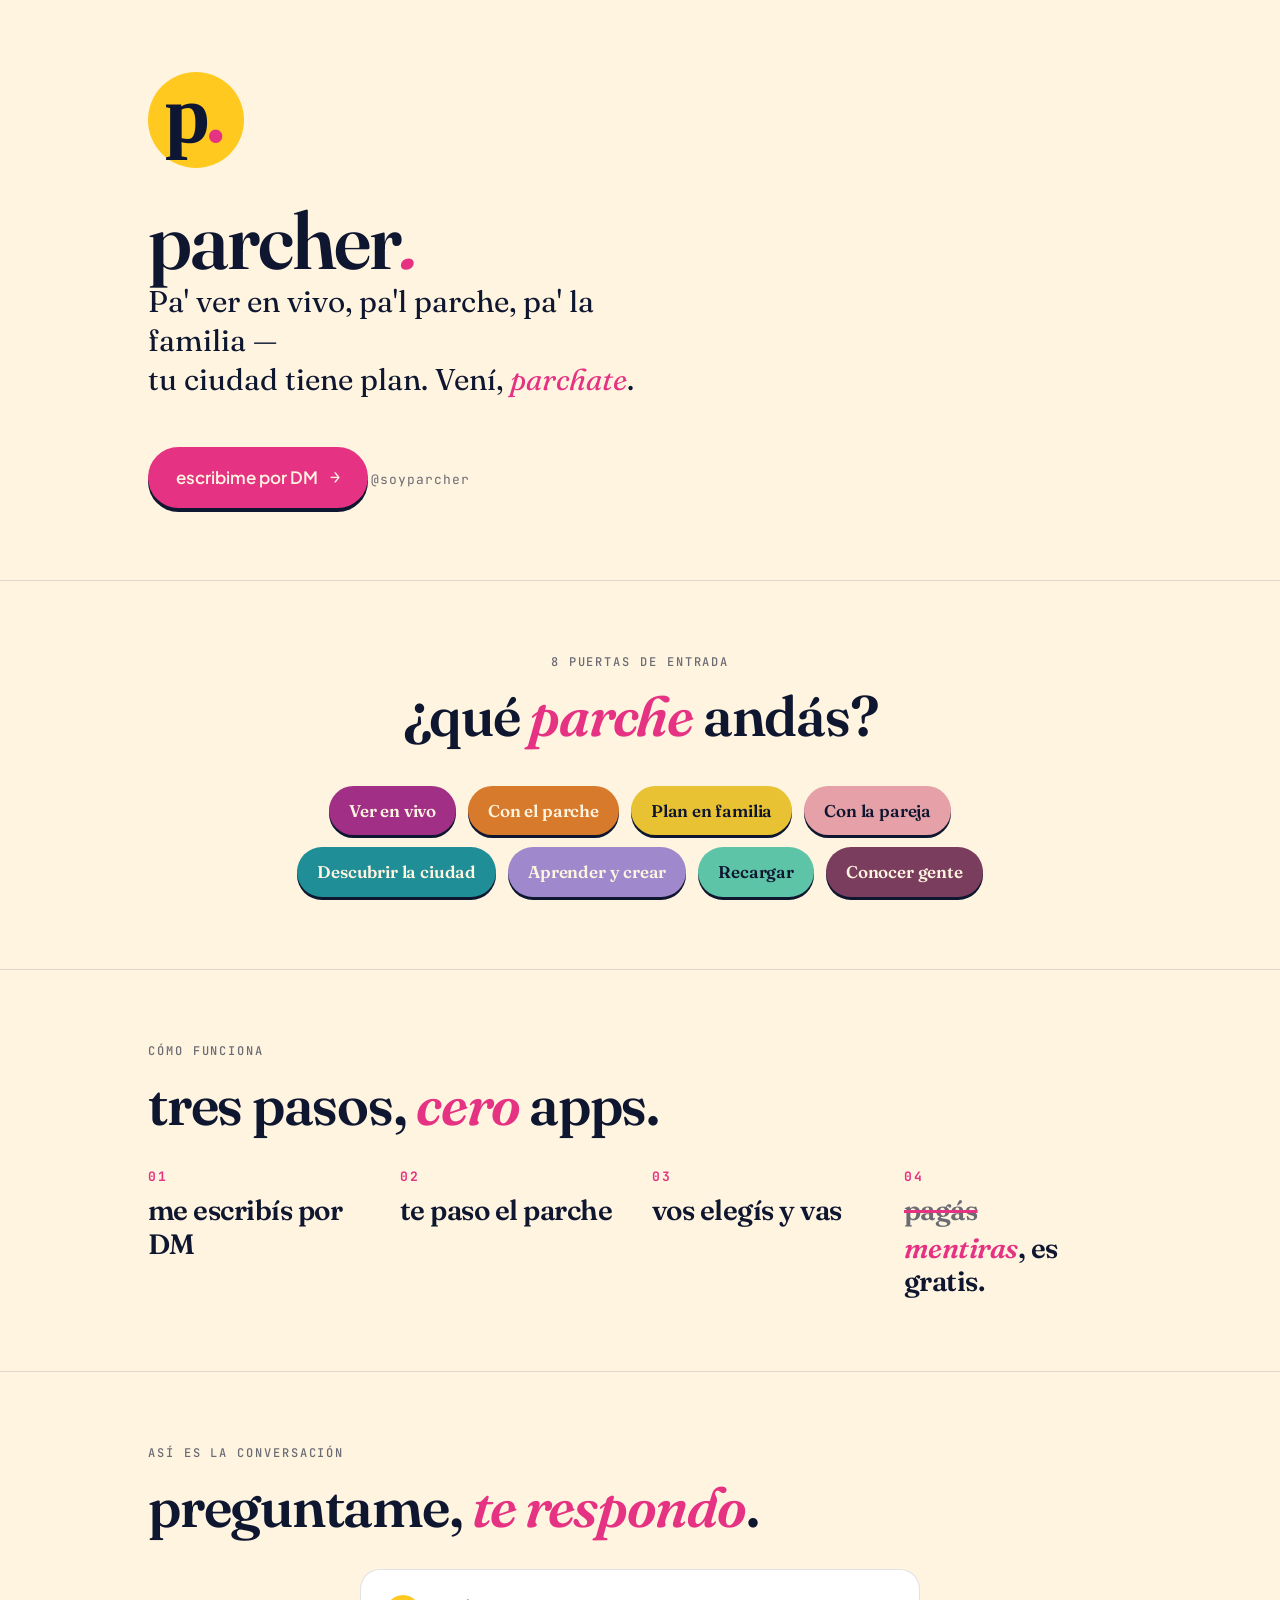
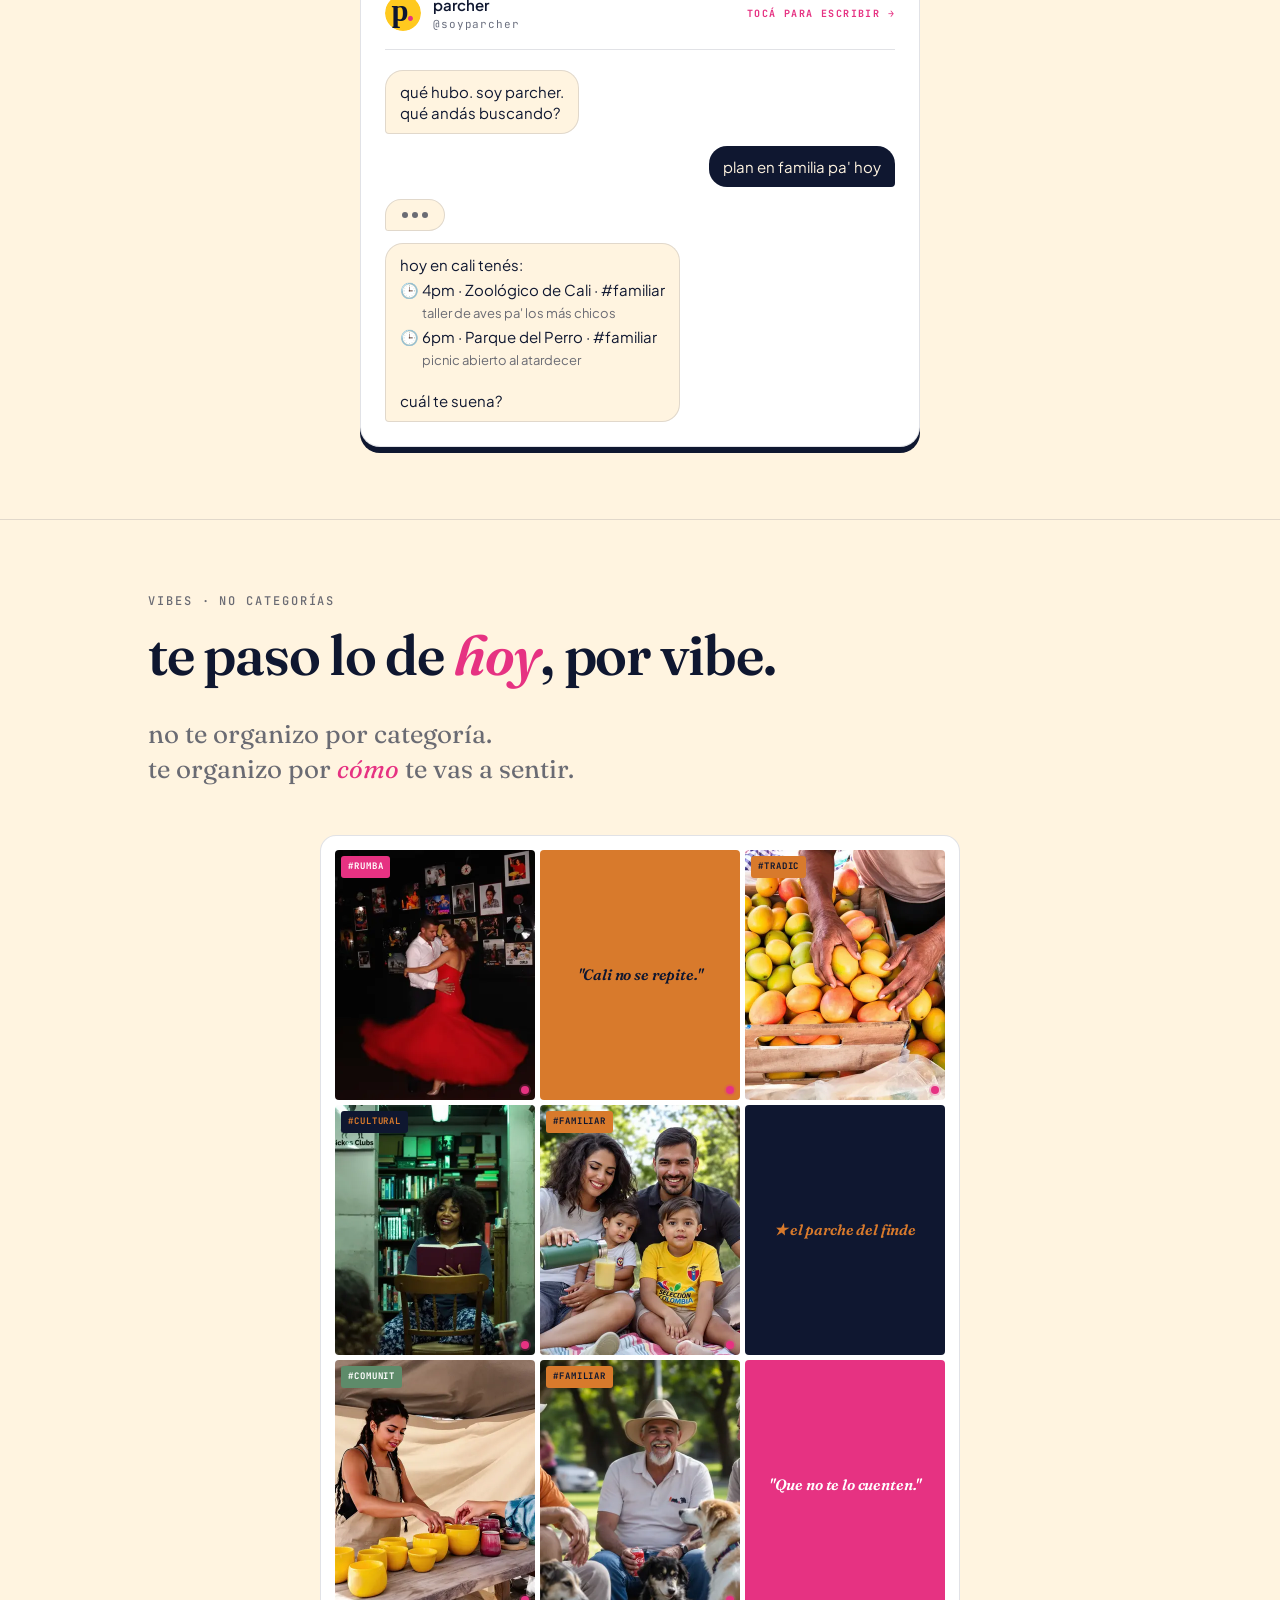
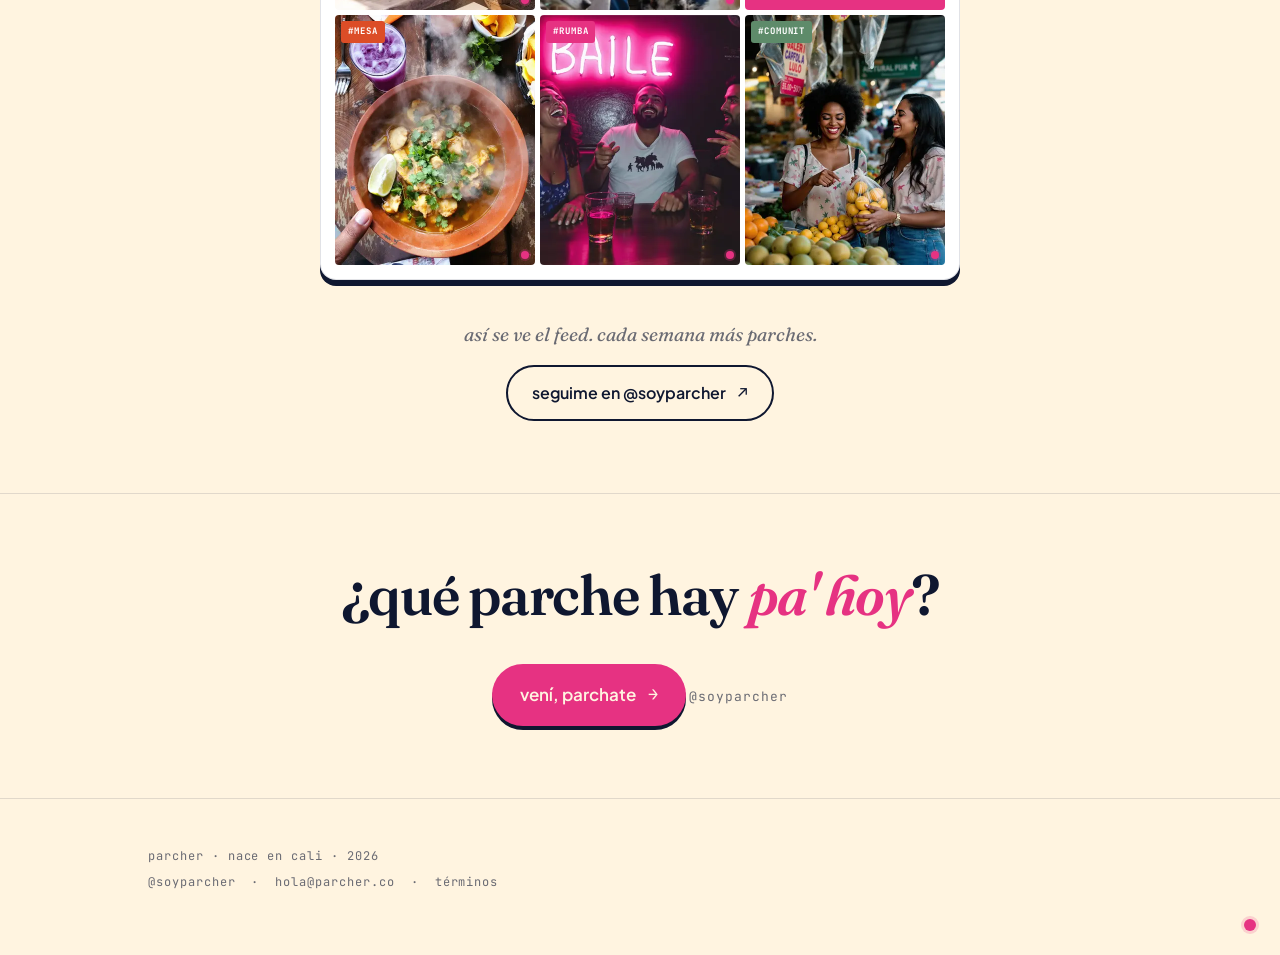
==== commit ae897f2b: "feat(legal): Tier 0 anti-scrape · robots restrictivo + ToS + footer links Defensa mínima contra scra" ====
--- a/index.html
+++ b/index.html
@@ -175,7 +175,7 @@
       <div class="feed-grid" aria-label="mockup del feed de @soyparcher">
         <!-- row 1 -->
         <a class="feed-cell" href="https://instagram.com/soyparcher" target="_blank" rel="noopener">
-          <img src="assets/feed/14-salsoteca.webp" alt="" loading="lazy" />
+          <img src="assets/feed/14-salsoteca.webp" alt="" loading="lazy" width="400" height="500" />
           <span class="feed-tag magenta">#rumba</span>
           <div class="feed-watermark"></div>
         </a>
@@ -184,19 +184,19 @@
           <div class="feed-watermark"></div>
         </a>
         <a class="feed-cell" href="https://instagram.com/soyparcher" target="_blank" rel="noopener">
-          <img src="assets/feed/02-mercado.webp" alt="" loading="lazy" />
+          <img src="assets/feed/02-mercado.webp" alt="" loading="lazy" width="400" height="500" />
           <span class="feed-tag cali">#tradic</span>
           <div class="feed-watermark"></div>
         </a>
 
         <!-- row 2 -->
         <a class="feed-cell" href="https://instagram.com/soyparcher" target="_blank" rel="noopener">
-          <img src="assets/feed/12-formacion.webp" alt="" loading="lazy" />
+          <img src="assets/feed/12-formacion.webp" alt="" loading="lazy" width="400" height="500" />
           <span class="feed-tag ink">#cultural</span>
           <div class="feed-watermark"></div>
         </a>
         <a class="feed-cell" href="https://instagram.com/soyparcher" target="_blank" rel="noopener">
-          <img src="assets/feed/10-familia.webp" alt="" loading="lazy" />
+          <img src="assets/feed/10-familia.webp" alt="" loading="lazy" width="400" height="500" />
           <span class="feed-tag cali">#familiar</span>
           <div class="feed-watermark"></div>
         </a>
@@ -206,12 +206,12 @@
 
         <!-- row 3 -->
         <a class="feed-cell" href="https://instagram.com/soyparcher" target="_blank" rel="noopener">
-          <img src="assets/feed/13-emprendimiento.webp" alt="" loading="lazy" />
+          <img src="assets/feed/13-emprendimiento.webp" alt="" loading="lazy" width="400" height="500" />
           <span class="feed-tag pacific">#comunit</span>
           <div class="feed-watermark"></div>
         </a>
         <a class="feed-cell" href="https://instagram.com/soyparcher" target="_blank" rel="noopener">
-          <img src="assets/feed/11-mascotas.webp" alt="" loading="lazy" />
+          <img src="assets/feed/11-mascotas.webp" alt="" loading="lazy" width="400" height="500" />
           <span class="feed-tag cali">#familiar</span>
           <div class="feed-watermark"></div>
         </a>
@@ -221,17 +221,17 @@
 
         <!-- row 4 -->
         <a class="feed-cell" href="https://instagram.com/soyparcher" target="_blank" rel="noopener">
-          <img src="assets/feed/04-comida.webp" alt="" loading="lazy" />
+          <img src="assets/feed/04-comida.webp" alt="" loading="lazy" width="400" height="500" />
           <span class="feed-tag salsa">#mesa</span>
           <div class="feed-watermark"></div>
         </a>
         <a class="feed-cell" href="https://instagram.com/soyparcher" target="_blank" rel="noopener">
-          <img src="assets/feed/01-parche-noche.webp" alt="" loading="lazy" />
+          <img src="assets/feed/01-parche-noche.webp" alt="" loading="lazy" width="400" height="500" />
           <span class="feed-tag magenta">#rumba</span>
           <div class="feed-watermark"></div>
         </a>
         <a class="feed-cell" href="https://instagram.com/soyparcher" target="_blank" rel="noopener">
-          <img src="assets/feed/16-amigas-mercado.webp" alt="" loading="lazy" />
+          <img src="assets/feed/16-amigas-mercado.webp" alt="" loading="lazy" width="400" height="500" />
           <span class="feed-tag pacific">#comunit</span>
           <div class="feed-watermark"></div>
         </a>
@@ -270,6 +270,8 @@
         <a href="https://instagram.com/soyparcher" target="_blank" rel="noopener">@soyparcher</a>
         &nbsp;·&nbsp;
         <a href="mailto:hola@parcher.co">hola@parcher.co</a>
+        &nbsp;·&nbsp;
+        <a href="/terms">términos</a>
       </div>
     </div>
     <div class="watermark" aria-hidden="true"></div>
--- a/styles.css
+++ b/styles.css
@@ -688,15 +688,128 @@
   background: var(--c, var(--marca));
   color: var(--ct, var(--crema));
   white-space: nowrap;
-}
-
-/* ── Lentes (ADR 013 · Cuándo / Dónde / Cuánto) · top del hero ─────────────
-   Cards compactas con border-top de color por categoría:
-     Cuándo → --color-pacific (musgo · tiempo/serenidad)
-     Dónde  → --color-cali    (mango · territorial/CALI)
-     Cuánto → --marca         (magenta · valor)
-   1 col en mobile, 3 col desde tablet. Sin stamp shadow pa' que se sientan
-   como filtros, no como cards independientes. */
+  text-decoration: none;
+}
+/* Variante <a> · chip lleva a /cali/<slug> cuando city tiene categorías */
+.ev-occasion-chip-link {
+  transition: transform .12s ease, box-shadow .12s ease;
+}
+.ev-occasion-chip-link:hover  { transform: translate(0, -1px); box-shadow: 0 2px 0 var(--tinta); }
+.ev-occasion-chip-link:active { transform: translate(0, 1px); box-shadow: none; }
+@media (prefers-reduced-motion: reduce) {
+  .ev-occasion-chip-link { transition: none !important; }
+}
+
+/* ── Facts row (rediseño Iris 2026-06-12 · supersede .ev-lentes) ────────────
+   1 stamp con 3 cols (Cuándo / Dónde / Cuánto) · border tinta + shadow stamp.
+   Mobile: flex con scroll horizontal · cada fact min-width 130px. */
+.ev-facts {
+  display: grid;
+  grid-template-columns: repeat(3, 1fr);
+  border: 1.5px solid var(--tinta);
+  border-radius: 14px;
+  overflow: hidden;
+  background: #FFFBF2;
+  box-shadow: 0 3px 0 var(--tinta);
+  margin: 0 0 var(--space-5);
+  max-width: 720px;
+}
+.ev-fact { padding: 12px 16px; min-width: 0; }
+.ev-fact + .ev-fact { border-left: 1px solid var(--color-line); }
+.ev-fact-label {
+  display: block;
+  font-family: var(--font-mono);
+  font-size: 10px;
+  font-weight: 700;
+  letter-spacing: 0.14em;
+  text-transform: uppercase;
+  color: var(--color-fg-muted);
+  margin-bottom: 3px;
+}
+.ev-fact strong {
+  display: block;
+  font-family: var(--font-body);
+  font-size: 15.5px;
+  font-weight: 700;
+  line-height: 1.2;
+  letter-spacing: -0.008em;
+  /* trunca a 1 línea con ellipsis */
+  overflow: hidden;
+  text-overflow: ellipsis;
+  white-space: nowrap;
+}
+.ev-fact small {
+  display: block;
+  font-size: 12px;
+  color: var(--color-fg-muted);
+  margin-top: 2px;
+  overflow: hidden;
+  text-overflow: ellipsis;
+  white-space: nowrap;
+}
+@media (max-width: 760px) {
+  .ev-facts {
+    display: flex;
+    grid-template-columns: none;
+    overflow-x: auto;
+    scrollbar-width: none;
+  }
+  .ev-facts::-webkit-scrollbar { display: none; }
+  .ev-fact {
+    flex: 1 0 auto;
+    min-width: 140px;
+  }
+  .ev-fact + .ev-fact { border-left: 1px solid var(--color-line); border-top: 0; }
+}
+
+/* Banner blur mobile pa' el cover · solo ≤760px · desktop sin cambio. */
+.ev-cover-frame { display: contents; }
+@media (max-width: 760px) {
+  .ev-cover {
+    margin-left: calc(-1 * var(--space-7));
+    margin-right: calc(-1 * var(--space-7));
+    margin-bottom: var(--space-5);
+    border-radius: 0;
+    border: 0;
+    box-shadow: none;
+    background: transparent;
+    max-width: none;
+  }
+  .ev-cover-frame {
+    position: relative;
+    display: grid;
+    place-items: center;
+    overflow: hidden;
+    max-height: 64vh;
+    background: var(--tinta);
+  }
+  .ev-cover-frame::before {
+    content: '';
+    position: absolute;
+    inset: -30px;
+    background-image: var(--bg);
+    background-size: cover;
+    background-position: center;
+    filter: blur(28px) brightness(0.55);
+    transform: scale(1.15);
+    z-index: 0;
+  }
+  .ev-cover img {
+    position: relative;
+    z-index: 1;
+    width: auto;
+    height: auto;
+    max-width: 78%;
+    max-height: 60vh;
+    margin: 20px auto;
+    border-radius: 14px;
+    aspect-ratio: auto;
+    box-shadow: 0 4px 16px rgba(15, 23, 48, 0.4);
+    object-fit: initial;
+  }
+}
+
+/* ── Lentes (legacy · mantenido por si algún prerender viejo aún los usa) ── */
 .ev-lentes {
   display: grid;
   grid-template-columns: 1fr;
@@ -735,10 +848,11 @@
   color: var(--color-fg-muted);
 }
 .ev-lens-value {
-  font-family: var(--font-display);
+  /* Less mono · pasa de display a body (Iris: fechas/venue/precios → Jakarta) */
+  font-family: var(--font-body);
   font-size: clamp(13px, 1.6vw, 15px);
   font-weight: 600;
-  letter-spacing: -0.012em;
+  letter-spacing: -0.008em;
   line-height: 1.2;
   color: var(--color-fg);
 }
@@ -814,6 +928,12 @@
     max-width: 720px;
     align-items: start;
   }
+  /* Poster sticky · sigue al usuario mientras lee el contenido del info-col */
+  .ev-hero-poster-col {
+    position: sticky;
+    top: var(--space-7);
+    align-self: start;
+  }
   .ev-hero-info-col .ev-title {
     margin-top: 0;
     /* Título constrain dentro del info-col · clamp más conservador
@@ -874,16 +994,19 @@
   align-items: center;
   padding: 6px 12px;
   border-radius: var(--radius-pill);
-  font-family: var(--font-mono);
+  /* Less mono · pills van en body, mono reservado a micro-labels */
+  font-family: var(--font-body);
   font-size: 12px;
   font-weight: 600;
-  letter-spacing: 0.04em;
+  letter-spacing: 0.01em;
   background: var(--color-crema);
   border: 1px solid var(--color-line);
   color: var(--color-ink);
 }
-.ev-chip-date  { background: var(--color-cali);    color: var(--color-ink); border-color: transparent; }
-.ev-chip-place { background: var(--color-ink);     color: var(--color-cali); border-color: transparent; }
+/* "Less mono" del rediseño Iris: chips de date/place/city usan Jakarta Sans
+   en lugar del mono · solo micro-labels (eyebrow, eyebrows de sección) siguen mono. */
+.ev-chip-date  { background: var(--color-cali);    color: var(--color-ink); border-color: transparent; font-family: var(--font-body); }
+.ev-chip-place { background: var(--color-ink);     color: var(--color-cali); border-color: transparent; font-family: var(--font-body); }
 .ev-chip-city  { background: transparent; color: var(--color-fg-muted); }
 .ev-chip-vibe  { background: var(--color-magenta); color: #fff;            border-color: transparent; }
 .ev-chip-tag   { background: rgba(15, 23, 48, 0.08); color: var(--color-ink); }
@@ -1167,13 +1290,44 @@
 
 /* ----- acciones row (entradas + calendar + share) -----
    Variante -hero: vive arriba en el ev-hero (debajo del disclaimer).
-   El cta-primary lidera, calendar + whatsapp son secundarias outlined. */
+   El cta-primary lidera, calendar + whatsapp son secundarias outlined.
+   En mobile, además, hay un sticky-bottom-bar (.ev-mobile-cta) que
+   surfaces solo las dos acciones primarias (entradas + WhatsApp)
+   para que estén siempre al alcance del pulgar. */
 .ev-actions-row {
   display: flex;
   flex-wrap: wrap;
   gap: var(--space-4);
   margin: var(--space-7) 0 0;
   align-items: center;
+}
+/* ── Sticky CTA mobile · barra fija abajo con primary actions ──────────── */
+.ev-mobile-cta {
+  display: none; /* desktop hidden · solo aparece en mobile */
+}
+@media (max-width: 767px) {
+  body.event-page { padding-bottom: 84px; /* reserva espacio · safe-area-inset */ }
+  .ev-mobile-cta {
+    display: flex;
+    gap: var(--space-3);
+    position: fixed;
+    left: 0; right: 0; bottom: 0;
+    padding: var(--space-4) var(--space-5) calc(var(--space-4) + env(safe-area-inset-bottom, 0));
+    background: var(--crema);
+    border-top: 1.5px solid var(--tinta);
+    box-shadow: 0 -4px 16px rgba(15, 23, 48, 0.08);
+    z-index: 20;
+  }
+  .ev-mobile-cta .cta-primary,
+  .ev-mobile-cta .ev-action-contact {
+    margin: 0;
+    flex: 1;
+    justify-content: center;
+    text-align: center;
+    padding: 14px 10px;
+    font-size: 14px;
+  }
+  .ev-mobile-cta .ev-action-contact span:last-child { display: none; } /* solo icono en mobile */
 }
 .ev-actions-row-hero {
   margin: var(--space-7) 0 0;
@@ -1370,6 +1524,185 @@
    Páginas SEO de discovery por ciudad y ocasión · cero JS · brand consistente.
    ======================================================================== */
 
+/* ── Hero "Esta noche" (city index) ─────────────────────────────────────── */
+.city-tonight { padding: var(--space-9) 0 var(--space-3); }
+.city-tonight-eyebrow {
+  font-family: var(--font-mono);
+  font-size: 11px;
+  font-weight: 700;
+  letter-spacing: 0.18em;
+  text-transform: uppercase;
+  color: var(--color-fg-muted);
+  margin: 0 0 var(--space-3);
+}
+.city-tonight h1 {
+  font-family: var(--font-display);
+  font-weight: 600;
+  font-size: clamp(36px, 5.5vw, 60px);
+  letter-spacing: -0.022em;
+  line-height: 1.04;
+  margin: var(--space-2) 0 var(--space-2);
+}
+.city-tonight h1 .accent {
+  font-style: italic;
+  color: var(--marca);
+  font-family: var(--font-display);
+}
+.city-tonight-sub {
+  font-family: var(--font-body);
+  font-size: 17px;
+  color: var(--color-fg-muted);
+  margin: 0 0 var(--space-6);
+}
+
+/* Wrap del rail · permite posicionar arrows desktop al lado del scroll. */
+.city-rail-wrap {
+  position: relative;
+  max-width: 1120px;
+  margin: 0 auto;
+}
+
+/* Rail horizontal de cards 3:4 con cover */
+.city-rail {
+  display: grid;
+  grid-auto-flow: column;
+  grid-auto-columns: 248px;
+  gap: var(--space-5);
+  overflow-x: auto;
+  padding: var(--space-5) var(--space-7) var(--space-8);
+  scroll-padding-left: var(--space-7);
+  scroll-behavior: smooth;
+  scrollbar-width: none;
+}
+.city-rail::-webkit-scrollbar { display: none; }
+
+/* Arrows · solo desktop · tap target generoso · stamp shadow consistente */
+.city-rail-arrow {
+  display: none; /* mobile usa touch scroll · no arrows */
+  position: absolute;
+  top: 50%;
+  transform: translateY(-50%);
+  width: 44px;
+  height: 44px;
+  border-radius: 50%;
+  border: 1.5px solid var(--tinta);
+  background: var(--crema);
+  color: var(--tinta);
+  font-family: var(--font-display);
+  font-size: 28px;
+  font-weight: 600;
+  line-height: 1;
+  cursor: pointer;
+  z-index: 3;
+  padding: 0 0 4px;
+  box-shadow: 0 3px 0 var(--tinta);
+  transition: transform .12s ease, box-shadow .12s ease;
+}
+.city-rail-arrow:hover  { transform: translateY(calc(-50% - 2px)); box-shadow: 0 5px 0 var(--tinta); }
+.city-rail-arrow:active { transform: translateY(calc(-50% + 1px)); box-shadow: 0 2px 0 var(--tinta); }
+.city-rail-arrow-prev { left: calc(var(--space-7) - 22px); }
+.city-rail-arrow-next { right: calc(var(--space-7) - 22px); }
+@media (min-width: 768px) {
+  .city-rail-arrow { display: grid; place-items: center; }
+}
+@media (prefers-reduced-motion: reduce) {
+  .city-rail { scroll-behavior: auto; }
+  .city-rail-arrow { transition: none !important; }
+}
+
+.city-rail-card {
+  position: relative;
+  border-radius: 18px;
+  overflow: hidden;
+  aspect-ratio: 3 / 4;
+  border: 1.5px solid var(--tinta);
+  box-shadow: 0 4px 0 rgba(15, 23, 48, 0.85);
+  background: var(--tinta);
+  color: var(--crema);
+  text-decoration: none;
+  display: block;
+  transition: transform .15s ease, box-shadow .15s ease;
+}
+.city-rail-card:hover  { transform: translate(0, -3px); box-shadow: 0 7px 0 rgba(15, 23, 48, 0.85); }
+.city-rail-card:active { transform: translate(0, 1px); box-shadow: 0 2px 0 rgba(15, 23, 48, 0.85); }
+.city-rail-card img {
+  width: 100%; height: 100%;
+  object-fit: cover; display: block;
+}
+.city-rail-cover-empty {
+  width: 100%; height: 100%;
+  background: linear-gradient(135deg, var(--color-cali), var(--marca));
+  opacity: 0.6;
+}
+.city-rail-shade {
+  position: absolute; inset: 0;
+  background: linear-gradient(180deg, rgba(15,23,48,0) 38%, rgba(15,23,48,.55) 62%, rgba(15,23,48,.92) 100%);
+}
+.city-rail-when {
+  position: absolute; top: 12px; left: 12px;
+  font-family: var(--font-mono);
+  font-size: 11px;
+  background: var(--crema);
+  color: var(--tinta);
+  padding: 5px 10px;
+  border-radius: var(--radius-pill);
+  font-weight: 500;
+  letter-spacing: 0.05em;
+}
+.city-rail-meta {
+  position: absolute; left: 14px; right: 14px; bottom: 14px;
+}
+.city-rail-meta h3 {
+  font-family: var(--font-display);
+  font-weight: 600;
+  font-size: 19px;
+  line-height: 1.18;
+  letter-spacing: -0.01em;
+  margin: 0 0 4px;
+  /* trunca a 2 líneas */
+  display: -webkit-box;
+  -webkit-line-clamp: 2;
+  -webkit-box-orient: vertical;
+  overflow: hidden;
+}
+.city-rail-meta span {
+  font-size: 12.5px;
+  opacity: 0.85;
+  display: block;
+  overflow: hidden;
+  text-overflow: ellipsis;
+  white-space: nowrap;
+}
+.city-rail-more {
+  display: grid;
+  place-items: center;
+  aspect-ratio: 3 / 4;
+  border-radius: 18px;
+  border: 1.5px dashed rgba(15, 23, 48, 0.35);
+  color: var(--color-fg-muted);
+  font-family: var(--font-body);
+  font-weight: 600;
+  font-size: 14px;
+  text-align: center;
+  padding: var(--space-5);
+  text-decoration: none;
+}
+.city-rail-more:hover { color: var(--marca); border-color: var(--marca); }
+
+@media (max-width: 720px) {
+  .city-tonight { padding-top: var(--space-7); }
+  .city-rail {
+    grid-auto-columns: 200px;
+    padding: var(--space-4) var(--space-6) var(--space-7);
+    gap: var(--space-4);
+  }
+  .city-rail-meta h3 { font-size: 17px; }
+}
+
+@media (prefers-reduced-motion: reduce) {
+  .city-rail-card { transition: none !important; }
+}
+
 .cat-page main { padding-top: var(--space-7); }
 
 /* Hero */
@@ -1420,12 +1753,25 @@
   padding: var(--space-5) var(--space-5) var(--space-4);
   min-height: 140px;
   background: var(--c, var(--marca));
-  color: var(--crema);
+  /* fg vía --card-fg (regla §5.5) · default crema, .card-fg-tinta override */
+  color: var(--card-fg, var(--crema));
   border-radius: var(--radius-md);
   box-shadow: 0 4px 0 var(--tinta);
   text-decoration: none;
   transition: transform .15s ease, box-shadow .15s ease;
 }
+.card-fg-tinta { --card-fg: var(--tinta); }
+/* Count badge se adapta al fg: en cards con tinta usa fondo tintita semi
+   transparente para legibilidad sobre sol/rosa/jade/cielo. */
+.cat-occasion-card.card-fg-tinta .cat-occasion-count {
+  background: rgba(15, 23, 48, 0.12);
+  color: var(--tinta);
+}
+
+/* Variante FOTO removida 2026-06-12 (feedback Julián: "muy cargado").
+   Cards de ocasión vuelven a la versión plana con background-color de la
+   ocasión. Los 8 webp duotonados se quedan en assets/occasion-covers/duo/
+   por si quieren revivirse · CDN sirve gratis. */
 .cat-occasion-card:hover  { transform: translate(0, -3px); box-shadow: 0 7px 0 var(--tinta); }
 .cat-occasion-card:active { transform: translate(0, 1px); box-shadow: 0 2px 0 var(--tinta); }
 .cat-occasion-label {
@@ -1456,81 +1802,216 @@
 }
 .cat-occasion-count.cat-occasion-empty { opacity: 0.55; }
 
-/* Event cards en /cali/<slug> */
+/* Filters pill row (anchors a los buckets de día) */
+.cat-filters {
+  display: flex;
+  flex-wrap: wrap;
+  gap: var(--space-2);
+  margin: 0 0 var(--space-7);
+}
+.cat-filter {
+  display: inline-flex;
+  align-items: center;
+  padding: 8px 16px;
+  border-radius: var(--radius-pill);
+  border: 1px solid var(--color-line);
+  background: transparent;
+  font-family: var(--font-body);
+  font-weight: 600;
+  font-size: 13px;
+  color: var(--tinta);
+  text-decoration: none;
+  cursor: pointer;
+  transition: background .12s ease, color .12s ease, border-color .12s ease;
+}
+.cat-filter:hover { border-color: var(--tinta); }
+.cat-filter.on { background: var(--tinta); color: var(--crema); border-color: var(--tinta); }
+
+/* Day sections (Hoy / Mañana / <weekday> / Más adelante) */
+.cat-day { padding: var(--space-6) 0 var(--space-3); }
+.cat-day-h {
+  display: flex;
+  align-items: baseline;
+  gap: var(--space-4);
+  border-bottom: 1px solid var(--color-line);
+  padding-bottom: var(--space-4);
+  margin-bottom: var(--space-6);
+}
+.cat-day-h h2 {
+  font-family: var(--font-display);
+  font-size: clamp(22px, 2.6vw, 26px);
+  font-weight: 600;
+  letter-spacing: -0.012em;
+  line-height: 1.1;
+  margin: 0;
+}
+.cat-day-sub {
+  font-family: var(--font-mono);
+  font-size: 11px;
+  letter-spacing: 0.14em;
+  text-transform: uppercase;
+  color: var(--color-fg-muted);
+}
+
+/* Event cards en /cali/<slug> · 16:10 desktop · horizontal mobile */
 .cat-events-grid {
   display: grid;
-  grid-template-columns: 1fr;
-  gap: var(--space-4);
+  grid-template-columns: repeat(3, 1fr);
+  gap: var(--space-5);
   max-width: 1080px;
 }
-@media (min-width: 540px) { .cat-events-grid { grid-template-columns: repeat(2, 1fr); } }
-@media (min-width: 900px) { .cat-events-grid { grid-template-columns: repeat(3, 1fr); } }
+@media (max-width: 900px) { .cat-events-grid { grid-template-columns: 1fr 1fr; } }
+@media (max-width: 640px) { .cat-events-grid { grid-template-columns: 1fr; gap: var(--space-4); } }
 
 .cat-event-card {
   display: flex;
   flex-direction: column;
-  gap: var(--space-3);
-  padding: var(--space-3) var(--space-3) var(--space-4);
-  background: var(--color-crema);
+  border: 1.5px solid var(--tinta);
+  border-radius: var(--radius-md);
+  overflow: hidden;
+  background: #FFFBF2;
+  box-shadow: 0 4px 0 var(--tinta);
+  text-decoration: none;
+  color: var(--tinta);
+  transition: transform .15s ease, box-shadow .15s ease;
+}
+.cat-event-card:hover  { transform: translate(0, -2px); box-shadow: 0 6px 0 var(--tinta); }
+.cat-event-card:active { transform: translate(0, 1px); box-shadow: 0 2px 0 var(--tinta); }
+
+.cat-event-thumb {
+  position: relative;
+  aspect-ratio: 16 / 10;
+  /* Skeleton shimmer mientras el cover lazy-loadea · gradient anima
+     suave hasta que la img de arriba pinta y la oculta. */
+  background:
+    linear-gradient(90deg,
+      rgba(15, 23, 48, 0.04) 0%,
+      rgba(15, 23, 48, 0.10) 50%,
+      rgba(15, 23, 48, 0.04) 100%);
+  background-size: 200% 100%;
+  animation: cat-shimmer 1.4s ease-in-out infinite;
+  overflow: hidden;
+}
+.cat-event-thumb img {
+  width: 100%; height: 100%;
+  object-fit: cover; object-position: center 28%;
+  display: block;
+  /* Cuando la img se renderea tapa el skeleton · pausamos la anim
+     en el ancestor pa' no malgastar repaints. */
+}
+.cat-event-thumb:has(img) { animation: none; }
+@keyframes cat-shimmer {
+  0%   { background-position: 200% 0; }
+  100% { background-position: -200% 0; }
+}
+@media (prefers-reduced-motion: reduce) {
+  .cat-event-thumb { animation: none !important; }
+}
+.cat-event-shade {
+  position: absolute; inset: 0;
+  background: linear-gradient(180deg, rgba(15,23,48,0) 55%, rgba(15,23,48,.45) 100%);
+}
+.cat-event-when {
+  position: absolute; top: 10px; left: 10px;
+  font-family: var(--font-mono);
+  font-size: 10.5px;
+  font-weight: 500;
+  background: var(--crema);
+  color: var(--tinta);
+  padding: 4px 9px;
+  border-radius: var(--radius-pill);
+  border: 1px solid var(--tinta);
+}
+.cat-event-serie {
+  position: absolute; bottom: 10px; left: 10px;
+  font-family: var(--font-body);
+  font-size: 11px;
+  font-weight: 700;
+  background: var(--marca);
+  color: var(--crema);
+  padding: 4px 10px;
+  border-radius: var(--radius-pill);
+}
+
+.cat-event-info {
+  display: flex;
+  flex-direction: column;
+  gap: 5px;
+  padding: 13px 15px 15px;
+}
+.cat-event-title {
+  font-family: var(--font-display);
+  font-size: 18.5px;
+  font-weight: 600;
+  letter-spacing: -0.01em;
+  line-height: 1.18;
+  margin: 0;
+  /* Trunca a 2 líneas pa' altura uniforme */
+  display: -webkit-box;
+  -webkit-line-clamp: 2;
+  -webkit-box-orient: vertical;
+  overflow: hidden;
+}
+.cat-event-venue {
+  font-size: 12.5px;
+  color: var(--color-fg-muted);
+  /* Trunca a 1 línea */
+  overflow: hidden;
+  text-overflow: ellipsis;
+  white-space: nowrap;
+}
+/* Pills row debajo del venue · precio (marca color) + activity_type + N funciones */
+.cat-event-pills {
+  display: flex;
+  flex-wrap: wrap;
+  gap: 6px;
+  margin-top: 9px;
+}
+.cat-event-pill {
+  font-family: var(--font-body);
+  font-size: 11px;
+  font-weight: 600;
+  padding: 3px 9px;
+  border-radius: var(--radius-pill);
   border: 1px solid var(--color-line);
-  border-radius: var(--radius-md);
-  box-shadow: 0 3px 0 var(--tinta);
-  text-decoration: none;
-  color: var(--color-fg);
-  transition: transform .15s ease, box-shadow .15s ease;
-}
-.cat-event-card:hover  { transform: translate(0, -2px); box-shadow: 0 5px 0 var(--tinta); }
-.cat-event-card:active { transform: translate(0, 1px); box-shadow: 0 2px 0 var(--tinta); }
-.cat-event-cover {
-  width: 100%;
-  aspect-ratio: 4 / 5;
-  background: rgba(15, 23, 48, 0.06);
-  border-radius: var(--radius-sm);
-  overflow: hidden;
-}
-.cat-event-cover img {
-  width: 100%; height: 100%;
-  object-fit: cover; object-position: center;
-  display: block;
-}
-.cat-event-cover-empty {
-  display: flex;
-  align-items: center;
-  justify-content: center;
-  background: linear-gradient(135deg, var(--color-cali) 0%, var(--color-salsa) 100%);
-  opacity: 0.4;
-}
-.cat-event-cover-empty::before {
-  content: '';
-  display: block;
-  width: 28px;
-  height: 28px;
-  background: var(--color-crema);
-  -webkit-mask: radial-gradient(circle at 50% 50%, var(--color-crema) 50%, transparent 50%) no-repeat center / contain;
-          mask: radial-gradient(circle at 50% 50%, var(--color-crema) 50%, transparent 50%) no-repeat center / contain;
-  border-radius: 50%;
-}
-.cat-event-info {
-  display: flex;
-  flex-direction: column;
-  gap: 4px;
-  padding: 0 var(--space-2);
-}
-.cat-event-title {
-  font-family: var(--font-display);
-  font-size: clamp(16px, 1.7vw, 18px);
-  font-weight: 600;
-  letter-spacing: -0.012em;
-  line-height: 1.2;
-}
-.cat-event-when {
-  font-family: var(--font-mono);
-  font-size: 12px;
-  color: var(--color-fg-muted);
-}
-.cat-event-venue {
-  font-size: 13px;
-  color: var(--color-fg-muted);
+  color: var(--color-fg-muted);
+  background: transparent;
+  white-space: nowrap;
+}
+.cat-event-pill-price {
+  border-color: rgba(230, 50, 130, 0.4);
+  color: var(--marca);
+}
+
+/* Mobile: card horizontal (thumb 108px izq, info derecha) */
+@media (max-width: 640px) {
+  .cat-event-card {
+    flex-direction: row;
+    align-items: stretch;
+  }
+  .cat-event-thumb {
+    aspect-ratio: auto;
+    width: 108px;
+    flex-shrink: 0;
+  }
+  .cat-event-thumb img { height: 100%; }
+  .cat-event-shade { display: none; }
+  .cat-event-when {
+    top: 8px; left: 8px;
+    font-size: 9.5px;
+    padding: 3px 7px;
+  }
+  .cat-event-serie {
+    bottom: 8px; left: 8px;
+    font-size: 9.5px;
+    padding: 3px 7px;
+  }
+  .cat-event-info {
+    padding: 11px 13px;
+    min-width: 0;
+    justify-content: center;
+  }
+  .cat-event-title { font-size: 16.5px; }
 }
 
 /* Empty state */
@@ -1587,7 +2068,8 @@
   gap: 4px;
   padding: var(--space-4) var(--space-5);
   background: var(--c, var(--marca));
-  color: var(--crema);
+  /* fg vía --card-fg (regla §5.5) · default crema, .card-fg-tinta override */
+  color: var(--card-fg, var(--crema));
   border-radius: var(--radius-md);
   box-shadow: 0 3px 0 var(--tinta);
   text-decoration: none;
@@ -1656,3 +2138,68 @@
   .ev-skeleton { animation: none !important; }
   .ev-details summary .arrow { transition: none !important; }
 }
+
+/* ── Legal pages (terms · privacy) · estilo editorial sobrio ───────────────
+   Tipografía Jakarta · max-width legible · misma paleta tinta/crema. */
+.legal-page main { padding: var(--space-7) 0 var(--space-9); }
+.legal-container { max-width: 720px; }
+.legal-eyebrow {
+  font-family: var(--font-mono);
+  font-size: 11px;
+  font-weight: 700;
+  letter-spacing: 0.14em;
+  text-transform: uppercase;
+  color: var(--color-fg-muted);
+  margin: 0 0 var(--space-4);
+}
+.legal-page h1 {
+  font-family: var(--font-display);
+  font-size: clamp(34px, 5vw, 48px);
+  font-weight: 600;
+  letter-spacing: -0.022em;
+  line-height: 1.05;
+  margin: 0 0 var(--space-6);
+}
+.legal-page h2 {
+  font-family: var(--font-display);
+  font-size: clamp(20px, 2.4vw, 24px);
+  font-weight: 600;
+  letter-spacing: -0.012em;
+  margin: var(--space-7) 0 var(--space-3);
+}
+.legal-page p,
+.legal-page li {
+  font-family: var(--font-body);
+  font-size: 15.5px;
+  line-height: 1.55;
+  color: var(--color-fg);
+}
+.legal-page .lead {
+  font-family: var(--font-display);
+  font-size: clamp(17px, 2vw, 19px);
+  line-height: 1.45;
+  color: var(--color-fg-muted);
+  margin: 0 0 var(--space-6);
+}
+.legal-page ul {
+  margin: 0 0 var(--space-4);
+  padding-left: 1.2em;
+}
+.legal-page li { margin-bottom: var(--space-2); }
+.legal-page .legal-note {
+  font-size: 14px;
+  color: var(--color-fg-muted);
+  border-left: 2px solid var(--color-magenta);
+  padding-left: var(--space-3);
+  margin: var(--space-4) 0;
+  font-style: italic;
+}
+.legal-page .legal-footnote {
+  font-family: var(--font-mono);
+  font-size: 12px;
+  color: var(--color-fg-muted);
+  margin-top: var(--space-8);
+  padding-top: var(--space-5);
+  border-top: 1px solid var(--color-line);
+}
+.legal-page a { color: var(--color-magenta); }
